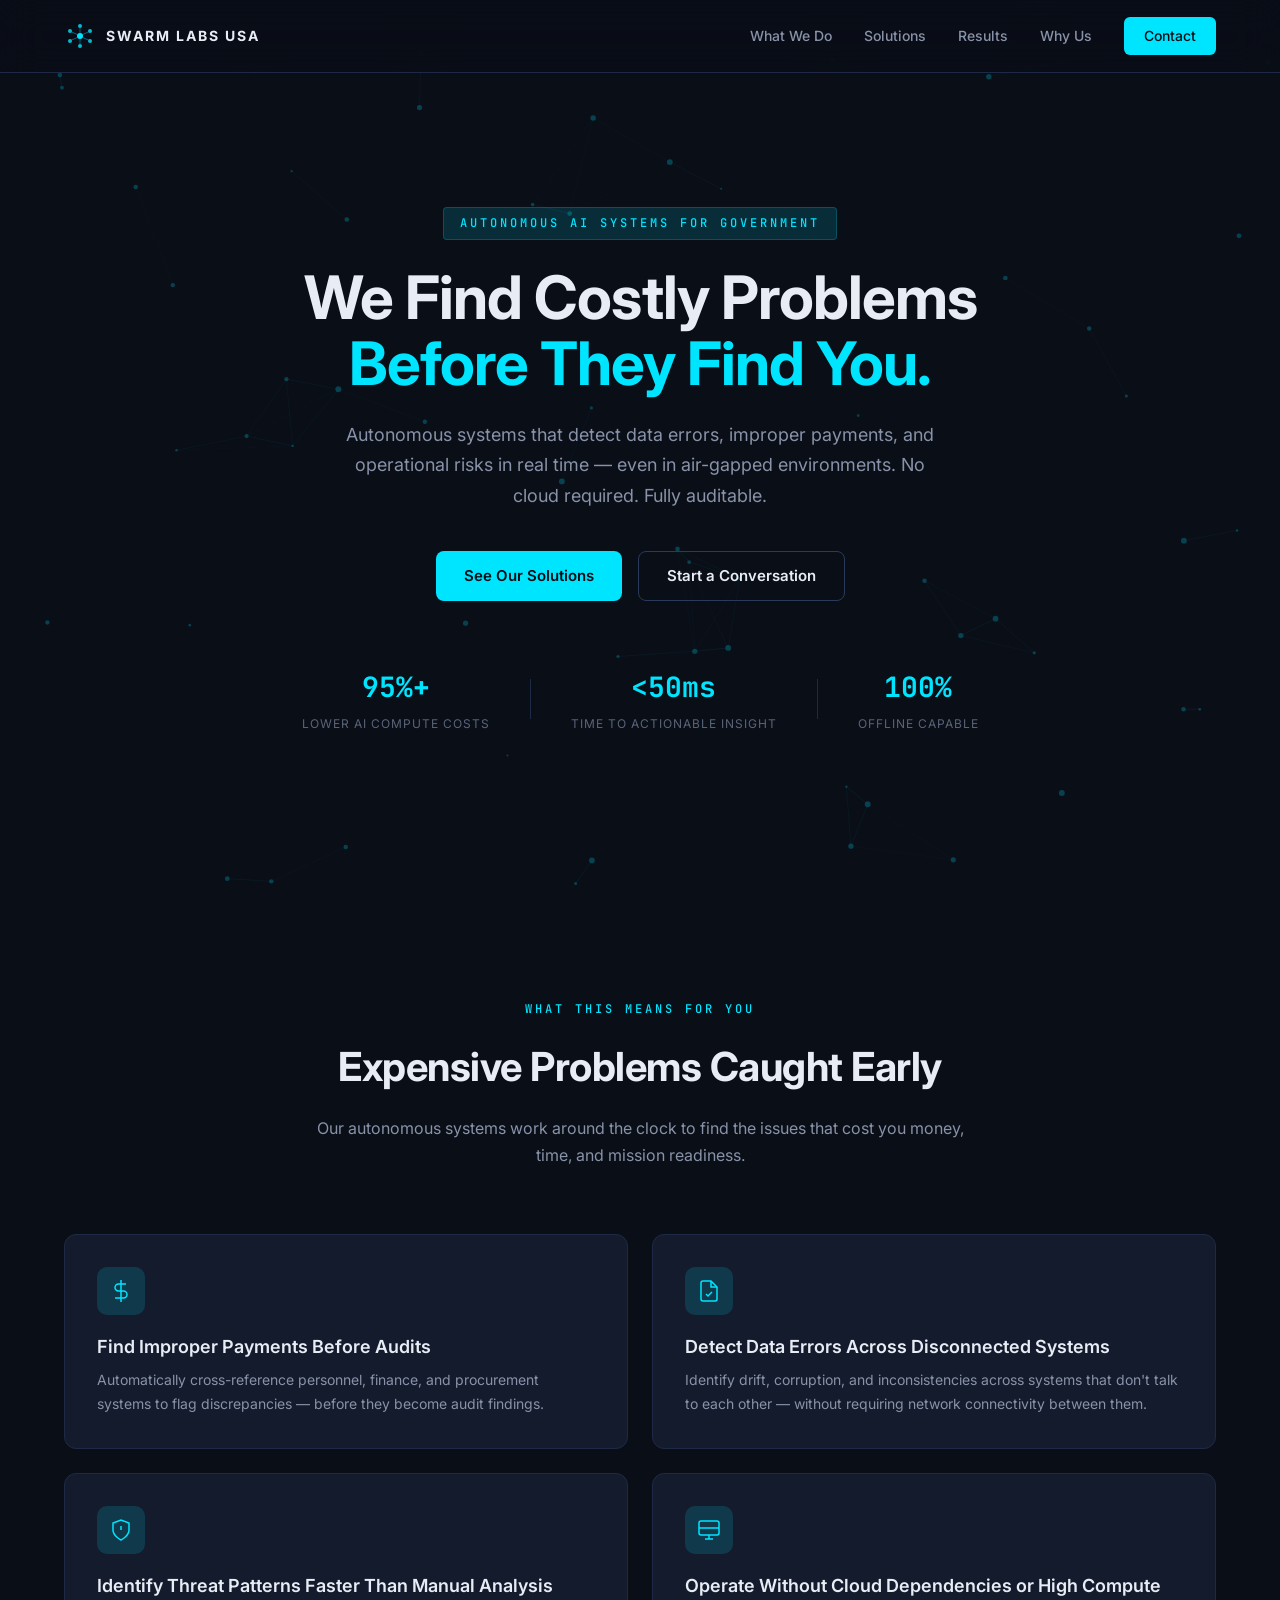
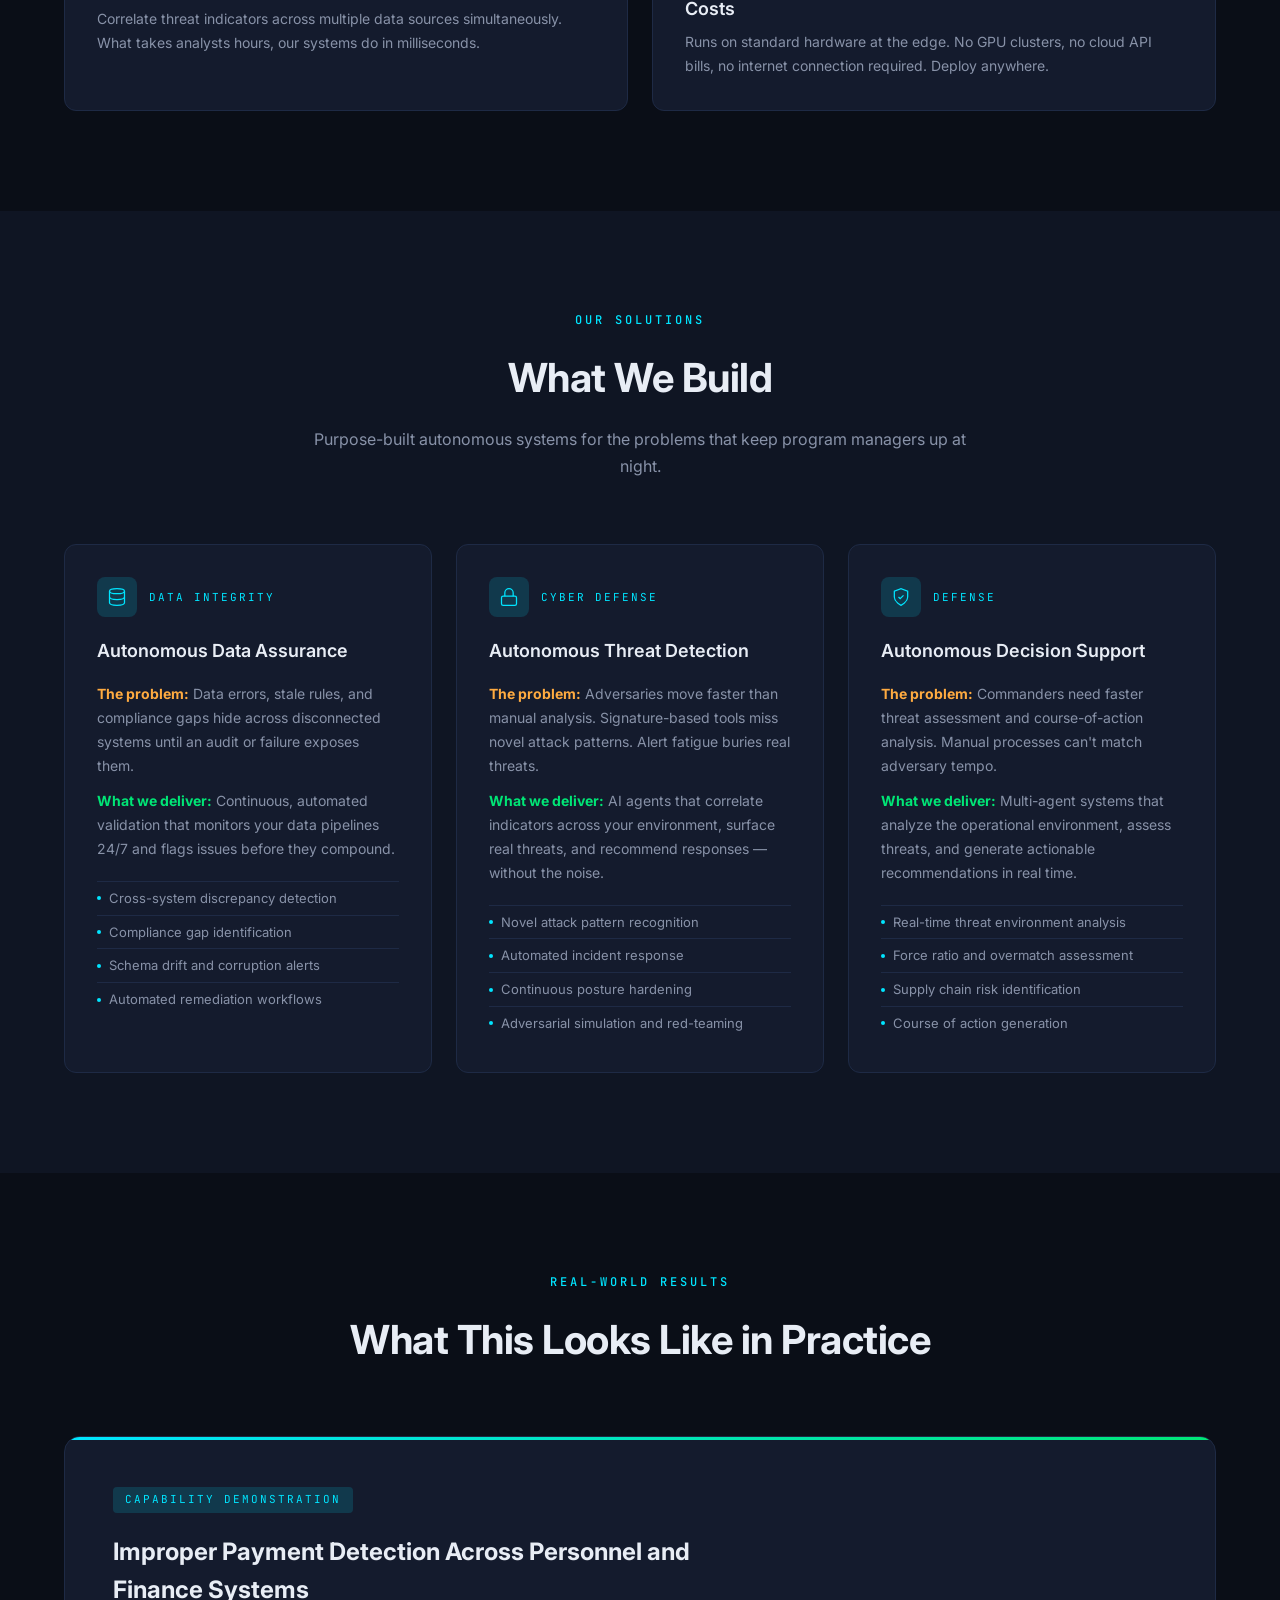
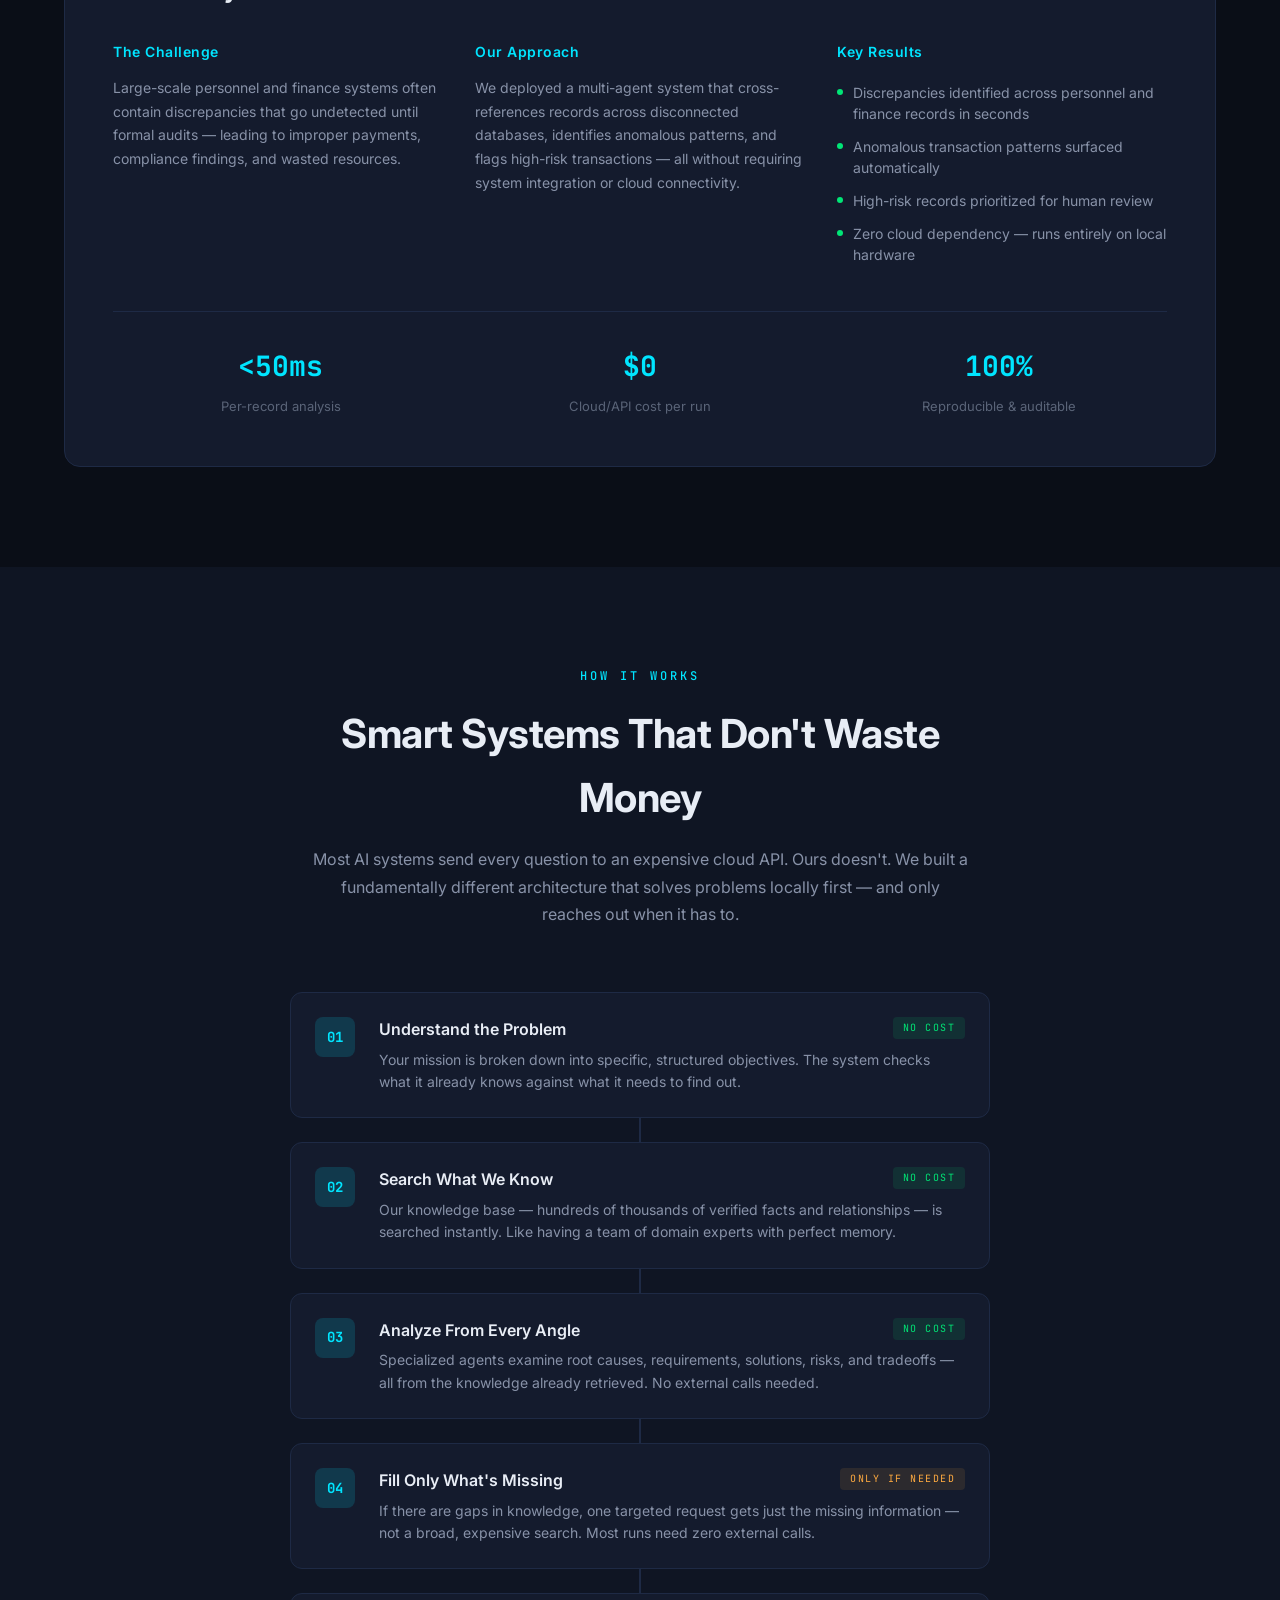
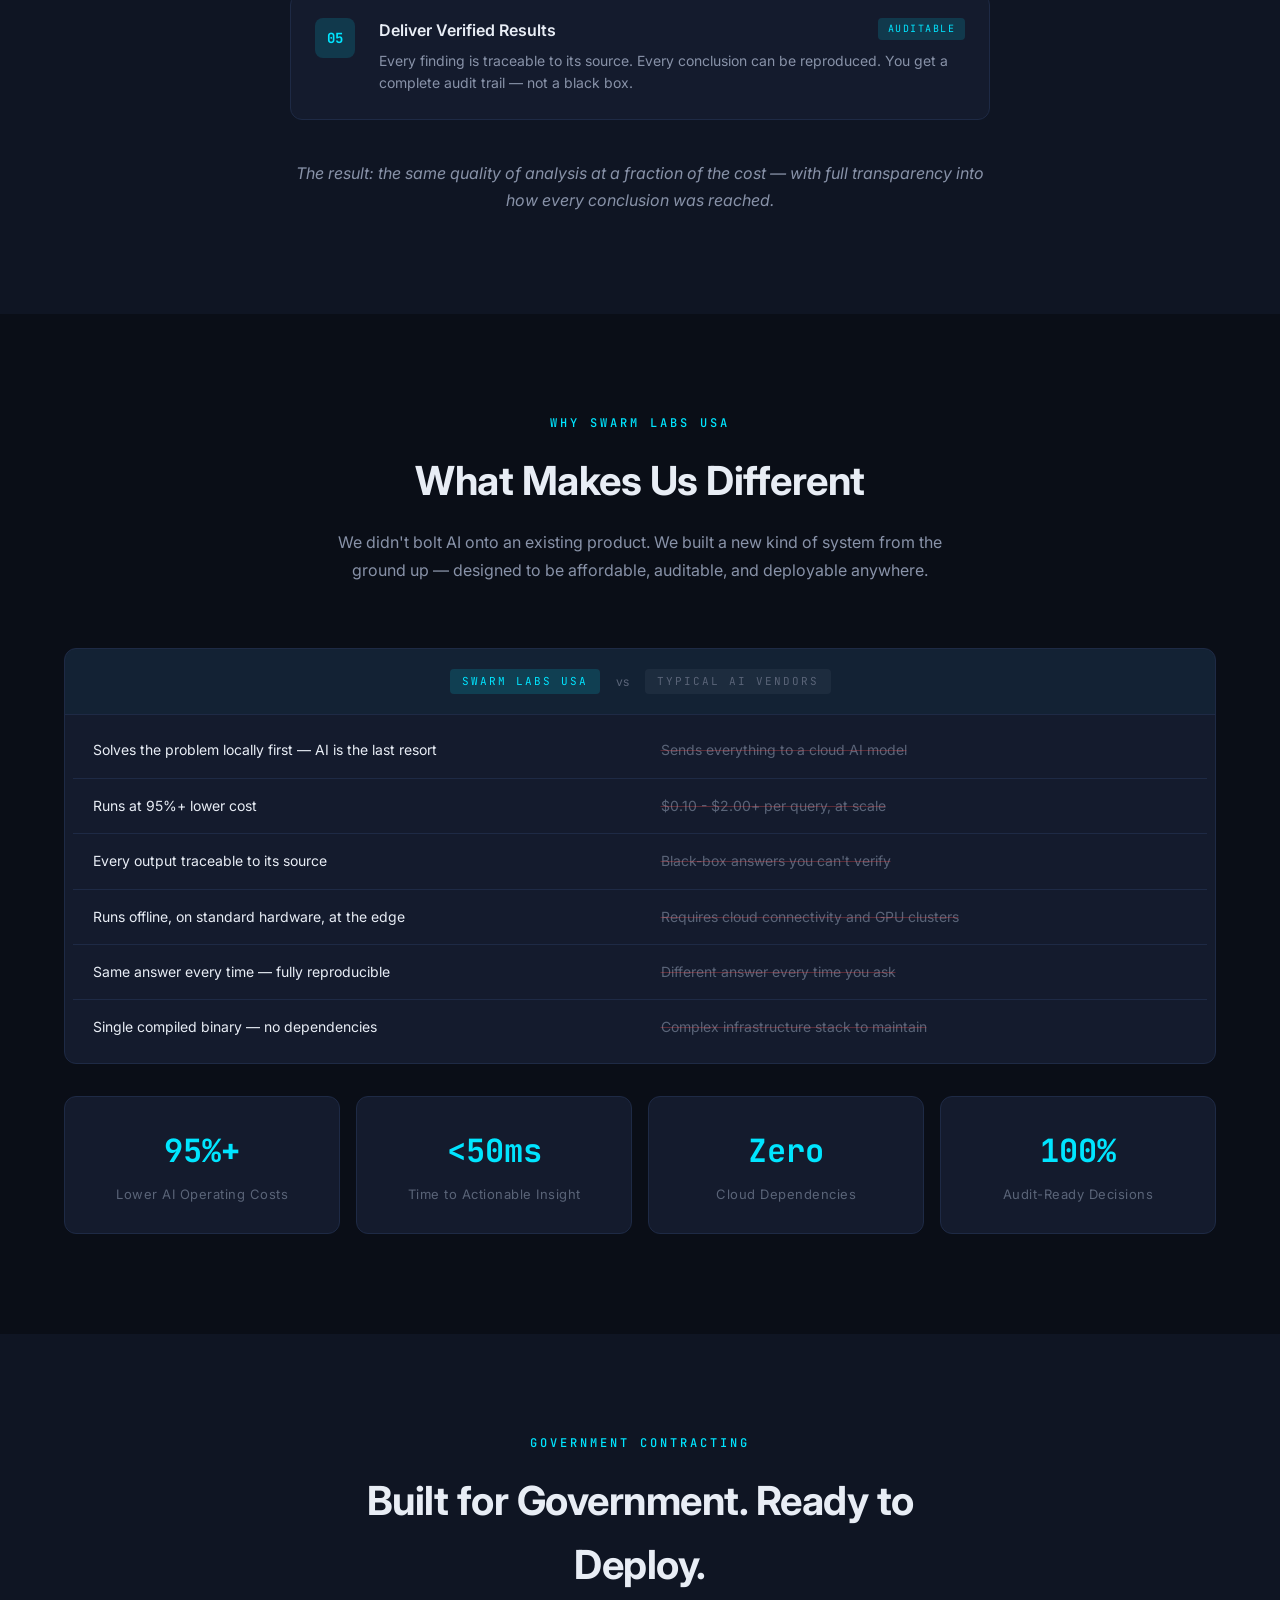
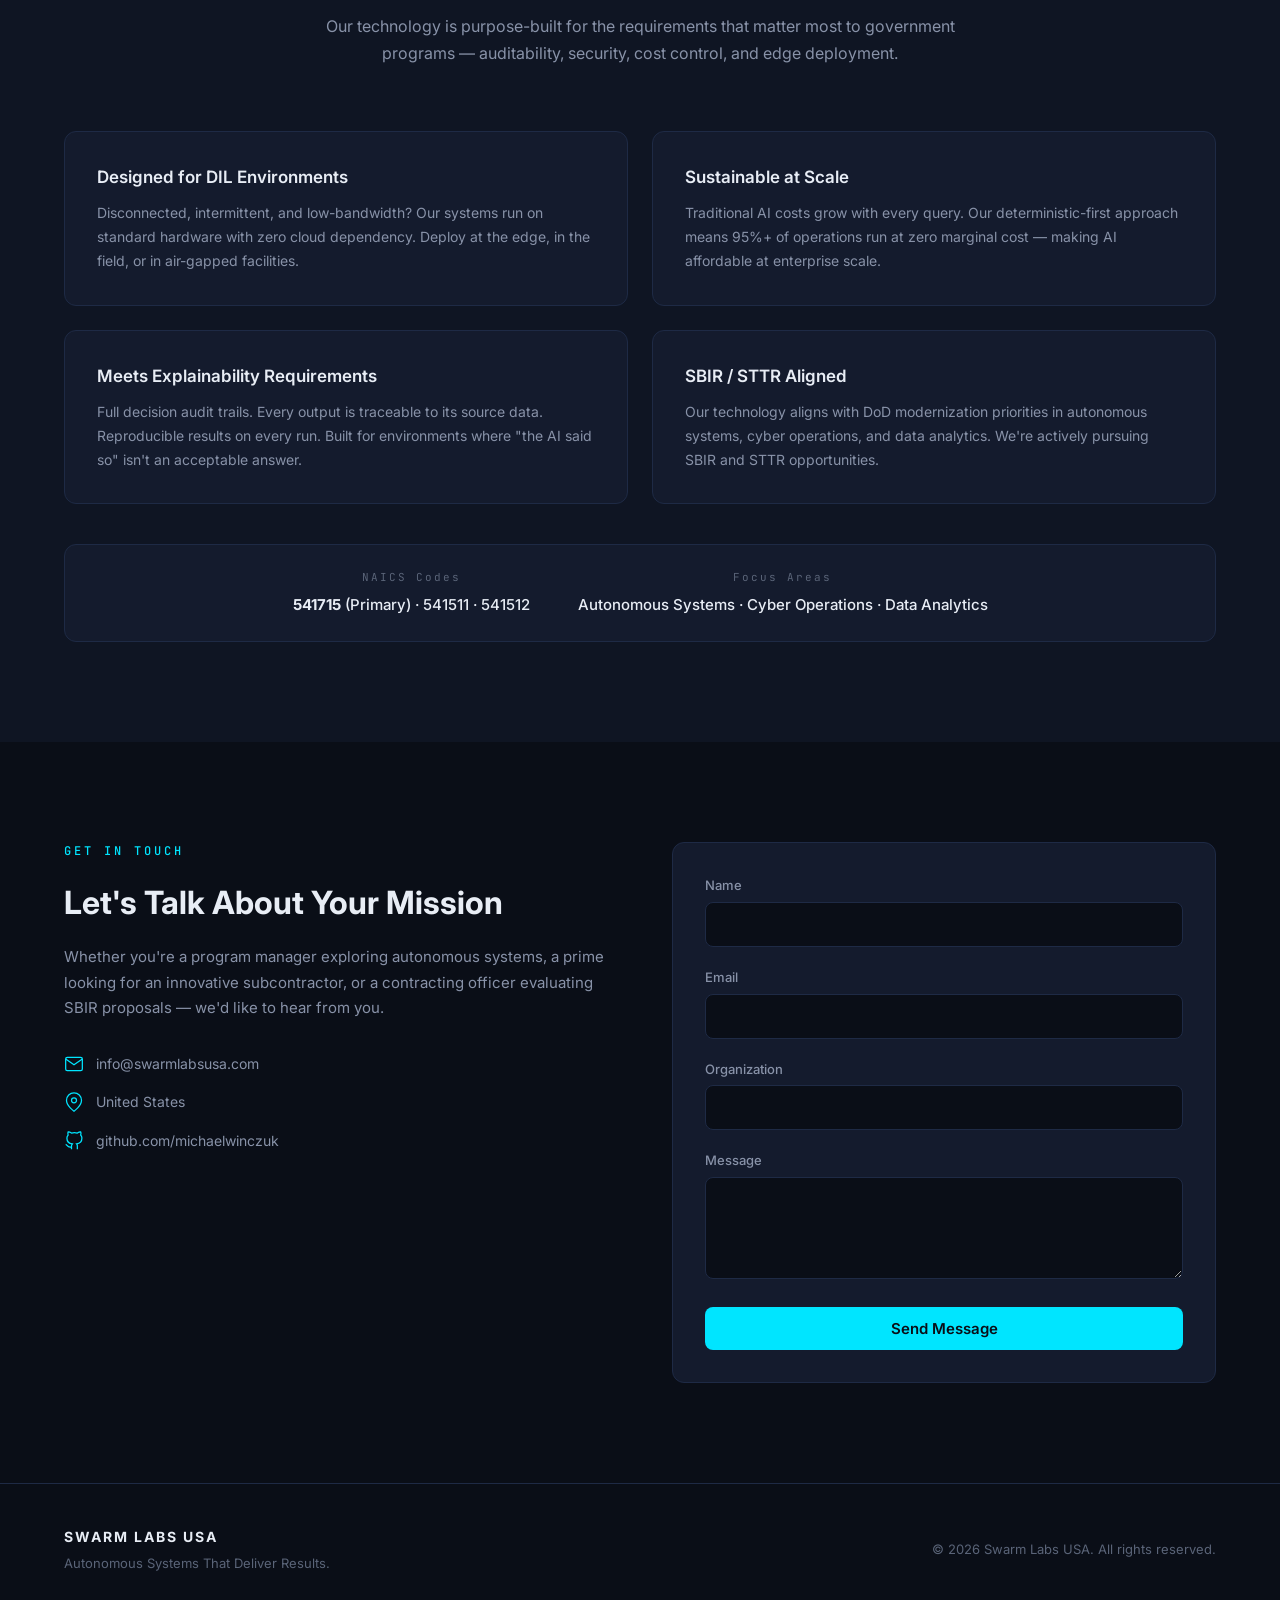
==== index.html @ 03cfab54 "Initial site launch — Swarm Labs USA Professional govcon website: autonomous AI systems for governme" ====
<!DOCTYPE html>
<html lang="en">
<head>
    <meta charset="UTF-8">
    <meta name="viewport" content="width=device-width, initial-scale=1.0">
    <title>Swarm Labs USA — We Find Costly Problems Before They Find You</title>
    <meta name="description" content="Swarm Labs USA builds autonomous systems that detect data errors, fraud, and operational risks in real time — even in air-gapped environments. SBIR-ready. Edge-deployable. Auditable.">
    <link rel="preconnect" href="https://fonts.googleapis.com">
    <link rel="preconnect" href="https://fonts.gstatic.com" crossorigin>
    <link href="https://fonts.googleapis.com/css2?family=Inter:wght@300;400;500;600;700&family=JetBrains+Mono:wght@400;500&display=swap" rel="stylesheet">
    <link rel="stylesheet" href="styles.css">
    <link rel="icon" type="image/svg+xml" href="favicon.svg">
</head>
<body>
    <!-- Navigation -->
    <nav class="nav" id="nav">
        <div class="nav-container">
            <a href="#" class="nav-logo">
                <svg class="logo-icon" viewBox="0 0 32 32" fill="none" xmlns="http://www.w3.org/2000/svg">
                    <circle cx="16" cy="16" r="3" fill="#00e5ff"/>
                    <circle cx="16" cy="6" r="2" fill="#00e5ff" opacity="0.8"/>
                    <circle cx="16" cy="26" r="2" fill="#00e5ff" opacity="0.8"/>
                    <circle cx="6" cy="11" r="2" fill="#00e5ff" opacity="0.8"/>
                    <circle cx="26" cy="11" r="2" fill="#00e5ff" opacity="0.8"/>
                    <circle cx="6" cy="21" r="2" fill="#00e5ff" opacity="0.8"/>
                    <circle cx="26" cy="21" r="2" fill="#00e5ff" opacity="0.8"/>
                    <line x1="16" y1="13" x2="16" y2="8" stroke="#00e5ff" stroke-width="0.8" opacity="0.5"/>
                    <line x1="16" y1="19" x2="16" y2="24" stroke="#00e5ff" stroke-width="0.8" opacity="0.5"/>
                    <line x1="13.5" y1="14.5" x2="7.5" y2="12" stroke="#00e5ff" stroke-width="0.8" opacity="0.5"/>
                    <line x1="18.5" y1="14.5" x2="24.5" y2="12" stroke="#00e5ff" stroke-width="0.8" opacity="0.5"/>
                    <line x1="13.5" y1="17.5" x2="7.5" y2="20" stroke="#00e5ff" stroke-width="0.8" opacity="0.5"/>
                    <line x1="18.5" y1="17.5" x2="24.5" y2="20" stroke="#00e5ff" stroke-width="0.8" opacity="0.5"/>
                </svg>
                <span>SWARM LABS USA</span>
            </a>
            <div class="nav-links">
                <a href="#outcomes">What We Do</a>
                <a href="#solutions">Solutions</a>
                <a href="#case-study">Results</a>
                <a href="#why-us">Why Us</a>
                <a href="#contact" class="nav-cta">Contact</a>
            </div>
            <button class="nav-toggle" id="navToggle" aria-label="Toggle menu">
                <span></span><span></span><span></span>
            </button>
        </div>
    </nav>

    <!-- Mobile Menu -->
    <div class="mobile-menu" id="mobileMenu">
        <a href="#outcomes">What We Do</a>
        <a href="#solutions">Solutions</a>
        <a href="#case-study">Results</a>
        <a href="#why-us">Why Us</a>
        <a href="#contact">Contact</a>
    </div>

    <!-- Hero -->
    <section class="hero">
        <canvas id="heroCanvas"></canvas>
        <div class="hero-content">
            <div class="hero-badge">AUTONOMOUS AI SYSTEMS FOR GOVERNMENT</div>
            <h1>We Find Costly Problems<br><span class="accent">Before They Find You.</span></h1>
            <p class="hero-sub">Autonomous systems that detect data errors, improper payments, and operational risks in real time — even in air-gapped environments. No cloud required. Fully auditable.</p>
            <div class="hero-actions">
                <a href="#solutions" class="btn btn-primary">See Our Solutions</a>
                <a href="#contact" class="btn btn-outline">Start a Conversation</a>
            </div>
            <div class="hero-stats">
                <div class="stat">
                    <span class="stat-value">95%+</span>
                    <span class="stat-label">Lower AI Compute Costs</span>
                </div>
                <div class="stat-divider"></div>
                <div class="stat">
                    <span class="stat-value">&lt;50ms</span>
                    <span class="stat-label">Time to Actionable Insight</span>
                </div>
                <div class="stat-divider"></div>
                <div class="stat">
                    <span class="stat-value">100%</span>
                    <span class="stat-label">Offline Capable</span>
                </div>
            </div>
        </div>
    </section>

    <!-- What This Means -->
    <section class="section" id="outcomes">
        <div class="container">
            <div class="section-header">
                <span class="section-tag">WHAT THIS MEANS FOR YOU</span>
                <h2>Expensive Problems Caught Early</h2>
                <p>Our autonomous systems work around the clock to find the issues that cost you money, time, and mission readiness.</p>
            </div>
            <div class="outcomes-grid">
                <div class="outcome-card">
                    <div class="outcome-icon">
                        <svg viewBox="0 0 24 24" fill="none" stroke="currentColor" stroke-width="1.5">
                            <path d="M12 1v22M17 5H9.5a3.5 3.5 0 000 7h5a3.5 3.5 0 010 7H6"/>
                        </svg>
                    </div>
                    <h3>Find Improper Payments Before Audits</h3>
                    <p>Automatically cross-reference personnel, finance, and procurement systems to flag discrepancies — before they become audit findings.</p>
                </div>
                <div class="outcome-card">
                    <div class="outcome-icon">
                        <svg viewBox="0 0 24 24" fill="none" stroke="currentColor" stroke-width="1.5">
                            <path d="M14 2H6a2 2 0 00-2 2v16a2 2 0 002 2h12a2 2 0 002-2V8z"/>
                            <polyline points="14 2 14 8 20 8"/>
                            <path d="M9 15l2 2 4-4"/>
                        </svg>
                    </div>
                    <h3>Detect Data Errors Across Disconnected Systems</h3>
                    <p>Identify drift, corruption, and inconsistencies across systems that don't talk to each other — without requiring network connectivity between them.</p>
                </div>
                <div class="outcome-card">
                    <div class="outcome-icon">
                        <svg viewBox="0 0 24 24" fill="none" stroke="currentColor" stroke-width="1.5">
                            <path d="M12 22s8-4 8-10V5l-8-3-8 3v7c0 6 8 10 8 10z"/>
                            <path d="M12 8v4M12 16h.01"/>
                        </svg>
                    </div>
                    <h3>Identify Threat Patterns Faster Than Manual Analysis</h3>
                    <p>Correlate threat indicators across multiple data sources simultaneously. What takes analysts hours, our systems do in milliseconds.</p>
                </div>
                <div class="outcome-card">
                    <div class="outcome-icon">
                        <svg viewBox="0 0 24 24" fill="none" stroke="currentColor" stroke-width="1.5">
                            <rect x="2" y="3" width="20" height="14" rx="2" ry="2"/>
                            <line x1="2" y1="10" x2="22" y2="10"/>
                            <path d="M12 17v4M8 21h8"/>
                        </svg>
                    </div>
                    <h3>Operate Without Cloud Dependencies or High Compute Costs</h3>
                    <p>Runs on standard hardware at the edge. No GPU clusters, no cloud API bills, no internet connection required. Deploy anywhere.</p>
                </div>
            </div>
        </div>
    </section>

    <!-- Solutions -->
    <section class="section section-dark" id="solutions">
        <div class="container">
            <div class="section-header">
                <span class="section-tag">OUR SOLUTIONS</span>
                <h2>What We Build</h2>
                <p>Purpose-built autonomous systems for the problems that keep program managers up at night.</p>
            </div>
            <div class="solutions-grid">
                <div class="solution-card">
                    <div class="solution-header">
                        <div class="solution-icon">
                            <svg viewBox="0 0 24 24" fill="none" stroke="currentColor" stroke-width="1.5">
                                <ellipse cx="12" cy="5" rx="9" ry="3"/>
                                <path d="M21 12c0 1.66-4 3-9 3s-9-1.34-9-3"/>
                                <path d="M3 5v14c0 1.66 4 3 9 3s9-1.34 9-3V5"/>
                            </svg>
                        </div>
                        <span class="solution-label">DATA INTEGRITY</span>
                    </div>
                    <h3>Autonomous Data Assurance</h3>
                    <p class="solution-problem"><strong>The problem:</strong> Data errors, stale rules, and compliance gaps hide across disconnected systems until an audit or failure exposes them.</p>
                    <p class="solution-answer"><strong>What we deliver:</strong> Continuous, automated validation that monitors your data pipelines 24/7 and flags issues before they compound.</p>
                    <ul class="domain-features">
                        <li>Cross-system discrepancy detection</li>
                        <li>Compliance gap identification</li>
                        <li>Schema drift and corruption alerts</li>
                        <li>Automated remediation workflows</li>
                    </ul>
                </div>
                <div class="solution-card">
                    <div class="solution-header">
                        <div class="solution-icon">
                            <svg viewBox="0 0 24 24" fill="none" stroke="currentColor" stroke-width="1.5">
                                <rect x="3" y="11" width="18" height="11" rx="2"/>
                                <path d="M7 11V7a5 5 0 0110 0v4"/>
                            </svg>
                        </div>
                        <span class="solution-label">CYBER DEFENSE</span>
                    </div>
                    <h3>Autonomous Threat Detection</h3>
                    <p class="solution-problem"><strong>The problem:</strong> Adversaries move faster than manual analysis. Signature-based tools miss novel attack patterns. Alert fatigue buries real threats.</p>
                    <p class="solution-answer"><strong>What we deliver:</strong> AI agents that correlate indicators across your environment, surface real threats, and recommend responses — without the noise.</p>
                    <ul class="domain-features">
                        <li>Novel attack pattern recognition</li>
                        <li>Automated incident response</li>
                        <li>Continuous posture hardening</li>
                        <li>Adversarial simulation and red-teaming</li>
                    </ul>
                </div>
                <div class="solution-card">
                    <div class="solution-header">
                        <div class="solution-icon">
                            <svg viewBox="0 0 24 24" fill="none" stroke="currentColor" stroke-width="1.5">
                                <path d="M12 22s8-4 8-10V5l-8-3-8 3v7c0 6 8 10 8 10z"/>
                                <path d="M9 12l2 2 4-4"/>
                            </svg>
                        </div>
                        <span class="solution-label">DEFENSE</span>
                    </div>
                    <h3>Autonomous Decision Support</h3>
                    <p class="solution-problem"><strong>The problem:</strong> Commanders need faster threat assessment and course-of-action analysis. Manual processes can't match adversary tempo.</p>
                    <p class="solution-answer"><strong>What we deliver:</strong> Multi-agent systems that analyze the operational environment, assess threats, and generate actionable recommendations in real time.</p>
                    <ul class="domain-features">
                        <li>Real-time threat environment analysis</li>
                        <li>Force ratio and overmatch assessment</li>
                        <li>Supply chain risk identification</li>
                        <li>Course of action generation</li>
                    </ul>
                </div>
            </div>
        </div>
    </section>

    <!-- Case Study -->
    <section class="section" id="case-study">
        <div class="container">
            <div class="section-header">
                <span class="section-tag">REAL-WORLD RESULTS</span>
                <h2>What This Looks Like in Practice</h2>
            </div>
            <div class="case-study-card">
                <div class="case-badge">CAPABILITY DEMONSTRATION</div>
                <h3>Improper Payment Detection Across Personnel and Finance Systems</h3>
                <div class="case-grid">
                    <div class="case-section">
                        <h4>The Challenge</h4>
                        <p>Large-scale personnel and finance systems often contain discrepancies that go undetected until formal audits — leading to improper payments, compliance findings, and wasted resources.</p>
                    </div>
                    <div class="case-section">
                        <h4>Our Approach</h4>
                        <p>We deployed a multi-agent system that cross-references records across disconnected databases, identifies anomalous patterns, and flags high-risk transactions — all without requiring system integration or cloud connectivity.</p>
                    </div>
                    <div class="case-section">
                        <h4>Key Results</h4>
                        <ul class="case-results">
                            <li>Discrepancies identified across personnel and finance records in seconds</li>
                            <li>Anomalous transaction patterns surfaced automatically</li>
                            <li>High-risk records prioritized for human review</li>
                            <li>Zero cloud dependency — runs entirely on local hardware</li>
                        </ul>
                    </div>
                </div>
                <div class="case-stats">
                    <div class="case-stat">
                        <span class="case-stat-value">&lt;50ms</span>
                        <span class="case-stat-label">Per-record analysis</span>
                    </div>
                    <div class="case-stat">
                        <span class="case-stat-value">$0</span>
                        <span class="case-stat-label">Cloud/API cost per run</span>
                    </div>
                    <div class="case-stat">
                        <span class="case-stat-value">100%</span>
                        <span class="case-stat-label">Reproducible & auditable</span>
                    </div>
                </div>
            </div>
        </div>
    </section>

    <!-- How It Works (simplified) -->
    <section class="section section-dark" id="how-it-works">
        <div class="container">
            <div class="section-header">
                <span class="section-tag">HOW IT WORKS</span>
                <h2>Smart Systems That Don't Waste Money</h2>
                <p>Most AI systems send every question to an expensive cloud API. Ours doesn't. We built a fundamentally different architecture that solves problems locally first — and only reaches out when it has to.</p>
            </div>
            <div class="pipeline">
                <div class="pipeline-step">
                    <div class="step-number">01</div>
                    <div class="step-content">
                        <h3>Understand the Problem</h3>
                        <p>Your mission is broken down into specific, structured objectives. The system checks what it already knows against what it needs to find out.</p>
                    </div>
                    <div class="step-tag free-tag">NO COST</div>
                </div>
                <div class="pipeline-connector"></div>
                <div class="pipeline-step">
                    <div class="step-number">02</div>
                    <div class="step-content">
                        <h3>Search What We Know</h3>
                        <p>Our knowledge base — hundreds of thousands of verified facts and relationships — is searched instantly. Like having a team of domain experts with perfect memory.</p>
                    </div>
                    <div class="step-tag free-tag">NO COST</div>
                </div>
                <div class="pipeline-connector"></div>
                <div class="pipeline-step">
                    <div class="step-number">03</div>
                    <div class="step-content">
                        <h3>Analyze From Every Angle</h3>
                        <p>Specialized agents examine root causes, requirements, solutions, risks, and tradeoffs — all from the knowledge already retrieved. No external calls needed.</p>
                    </div>
                    <div class="step-tag free-tag">NO COST</div>
                </div>
                <div class="pipeline-connector"></div>
                <div class="pipeline-step">
                    <div class="step-number">04</div>
                    <div class="step-content">
                        <h3>Fill Only What's Missing</h3>
                        <p>If there are gaps in knowledge, one targeted request gets just the missing information — not a broad, expensive search. Most runs need zero external calls.</p>
                    </div>
                    <div class="step-tag">ONLY IF NEEDED</div>
                </div>
                <div class="pipeline-connector"></div>
                <div class="pipeline-step">
                    <div class="step-number">05</div>
                    <div class="step-content">
                        <h3>Deliver Verified Results</h3>
                        <p>Every finding is traceable to its source. Every conclusion can be reproduced. You get a complete audit trail — not a black box.</p>
                    </div>
                    <div class="step-tag audit-tag">AUDITABLE</div>
                </div>
            </div>
            <div class="pipeline-bottom">
                <p class="pipeline-note">The result: the same quality of analysis at a fraction of the cost — with full transparency into how every conclusion was reached.</p>
            </div>
        </div>
    </section>

    <!-- Why Us -->
    <section class="section" id="why-us">
        <div class="container">
            <div class="section-header">
                <span class="section-tag">WHY SWARM LABS USA</span>
                <h2>What Makes Us Different</h2>
                <p>We didn't bolt AI onto an existing product. We built a new kind of system from the ground up — designed to be affordable, auditable, and deployable anywhere.</p>
            </div>
            <div class="diff-grid">
                <div class="diff-card">
                    <div class="diff-header">
                        <span class="diff-label diff-us">SWARM LABS USA</span>
                        <span class="diff-vs">vs</span>
                        <span class="diff-label diff-them">TYPICAL AI VENDORS</span>
                    </div>
                    <div class="diff-compare">
                        <div class="diff-row">
                            <span class="diff-ours">Solves the problem locally first — AI is the last resort</span>
                            <span class="diff-theirs">Sends everything to a cloud AI model</span>
                        </div>
                        <div class="diff-row">
                            <span class="diff-ours">Runs at 95%+ lower cost</span>
                            <span class="diff-theirs">$0.10 - $2.00+ per query, at scale</span>
                        </div>
                        <div class="diff-row">
                            <span class="diff-ours">Every output traceable to its source</span>
                            <span class="diff-theirs">Black-box answers you can't verify</span>
                        </div>
                        <div class="diff-row">
                            <span class="diff-ours">Runs offline, on standard hardware, at the edge</span>
                            <span class="diff-theirs">Requires cloud connectivity and GPU clusters</span>
                        </div>
                        <div class="diff-row">
                            <span class="diff-ours">Same answer every time — fully reproducible</span>
                            <span class="diff-theirs">Different answer every time you ask</span>
                        </div>
                        <div class="diff-row">
                            <span class="diff-ours">Single compiled binary — no dependencies</span>
                            <span class="diff-theirs">Complex infrastructure stack to maintain</span>
                        </div>
                    </div>
                </div>
                <div class="metrics-grid">
                    <div class="metric-card">
                        <div class="metric-value">95%+</div>
                        <div class="metric-label">Lower AI Operating Costs</div>
                    </div>
                    <div class="metric-card">
                        <div class="metric-value">&lt;50ms</div>
                        <div class="metric-label">Time to Actionable Insight</div>
                    </div>
                    <div class="metric-card">
                        <div class="metric-value">Zero</div>
                        <div class="metric-label">Cloud Dependencies</div>
                    </div>
                    <div class="metric-card">
                        <div class="metric-value">100%</div>
                        <div class="metric-label">Audit-Ready Decisions</div>
                    </div>
                </div>
            </div>
        </div>
    </section>

    <!-- SBIR -->
    <section class="section section-dark" id="government">
        <div class="container">
            <div class="section-header">
                <span class="section-tag">GOVERNMENT CONTRACTING</span>
                <h2>Built for Government. Ready to Deploy.</h2>
                <p>Our technology is purpose-built for the requirements that matter most to government programs — auditability, security, cost control, and edge deployment.</p>
            </div>
            <div class="sbir-grid">
                <div class="sbir-card">
                    <h3>Designed for DIL Environments</h3>
                    <p>Disconnected, intermittent, and low-bandwidth? Our systems run on standard hardware with zero cloud dependency. Deploy at the edge, in the field, or in air-gapped facilities.</p>
                </div>
                <div class="sbir-card">
                    <h3>Sustainable at Scale</h3>
                    <p>Traditional AI costs grow with every query. Our deterministic-first approach means 95%+ of operations run at zero marginal cost — making AI affordable at enterprise scale.</p>
                </div>
                <div class="sbir-card">
                    <h3>Meets Explainability Requirements</h3>
                    <p>Full decision audit trails. Every output is traceable to its source data. Reproducible results on every run. Built for environments where "the AI said so" isn't an acceptable answer.</p>
                </div>
                <div class="sbir-card">
                    <h3>SBIR / STTR Aligned</h3>
                    <p>Our technology aligns with DoD modernization priorities in autonomous systems, cyber operations, and data analytics. We're actively pursuing SBIR and STTR opportunities.</p>
                </div>
            </div>
            <div class="sbir-certs">
                <div class="cert">
                    <span class="cert-label">NAICS Codes</span>
                    <span class="cert-value"><strong>541715</strong> (Primary) &middot; 541511 &middot; 541512</span>
                </div>
                <div class="cert">
                    <span class="cert-label">Focus Areas</span>
                    <span class="cert-value">Autonomous Systems &middot; Cyber Operations &middot; Data Analytics</span>
                </div>
            </div>
        </div>
    </section>

    <!-- Contact -->
    <section class="section" id="contact">
        <div class="container">
            <div class="contact-layout">
                <div class="contact-info">
                    <span class="section-tag">GET IN TOUCH</span>
                    <h2>Let's Talk About Your Mission</h2>
                    <p>Whether you're a program manager exploring autonomous systems, a prime looking for an innovative subcontractor, or a contracting officer evaluating SBIR proposals — we'd like to hear from you.</p>
                    <div class="contact-details">
                        <div class="contact-item">
                            <svg viewBox="0 0 24 24" fill="none" stroke="currentColor" stroke-width="1.5" width="20" height="20">
                                <path d="M4 4h16c1.1 0 2 .9 2 2v12c0 1.1-.9 2-2 2H4c-1.1 0-2-.9-2-2V6c0-1.1.9-2 2-2z"/>
                                <polyline points="22,6 12,13 2,6"/>
                            </svg>
                            <a href="mailto:info@swarmlabsusa.com">info@swarmlabsusa.com</a>
                        </div>
                        <div class="contact-item">
                            <svg viewBox="0 0 24 24" fill="none" stroke="currentColor" stroke-width="1.5" width="20" height="20">
                                <path d="M21 10c0 7-9 13-9 13s-9-6-9-13a9 9 0 0118 0z"/>
                                <circle cx="12" cy="10" r="3"/>
                            </svg>
                            <span>United States</span>
                        </div>
                        <div class="contact-item">
                            <svg viewBox="0 0 24 24" fill="none" stroke="currentColor" stroke-width="1.5" width="20" height="20">
                                <path d="M9 19c-5 1.5-5-2.5-7-3m14 6v-3.87a3.37 3.37 0 00-.94-2.61c3.14-.35 6.44-1.54 6.44-7A5.44 5.44 0 0020 4.77 5.07 5.07 0 0019.91 1S18.73.65 16 2.48a13.38 13.38 0 00-7 0C6.27.65 5.09 1 5.09 1A5.07 5.07 0 005 4.77a5.44 5.44 0 00-1.5 3.78c0 5.42 3.3 6.61 6.44 7A3.37 3.37 0 009 18.13V22"/>
                            </svg>
                            <a href="https://github.com/michaelwinczuk" target="_blank" rel="noopener">github.com/michaelwinczuk</a>
                        </div>
                    </div>
                </div>
                <form class="contact-form" id="contactForm">
                    <div class="form-group">
                        <label for="name">Name</label>
                        <input type="text" id="name" name="name" required>
                    </div>
                    <div class="form-group">
                        <label for="email">Email</label>
                        <input type="email" id="email" name="email" required>
                    </div>
                    <div class="form-group">
                        <label for="org">Organization</label>
                        <input type="text" id="org" name="org">
                    </div>
                    <div class="form-group">
                        <label for="message">Message</label>
                        <textarea id="message" name="message" rows="4" required></textarea>
                    </div>
                    <button type="submit" class="btn btn-primary btn-full">Send Message</button>
                </form>
            </div>
        </div>
    </section>

    <!-- Footer -->
    <footer class="footer">
        <div class="container">
            <div class="footer-content">
                <div class="footer-brand">
                    <span class="footer-logo">SWARM LABS USA</span>
                    <p>Autonomous Systems That Deliver Results.</p>
                </div>
                <div class="footer-legal">
                    <p>&copy; 2026 Swarm Labs USA. All rights reserved.</p>
                </div>
            </div>
        </div>
    </footer>

    <script src="main.js"></script>
</body>
</html>
---- styles.css ----
/* ========================================
   SWARM LABS USA — Design System
   ======================================== */

:root {
    --bg-primary: #0a0e17;
    --bg-secondary: #0f1523;
    --bg-card: #141b2d;
    --bg-card-hover: #1a2340;
    --border: #1e2a45;
    --border-light: #2a3a5c;
    --text-primary: #e8edf5;
    --text-secondary: #8892a8;
    --text-muted: #5a6478;
    --accent: #00e5ff;
    --accent-dim: rgba(0, 229, 255, 0.15);
    --accent-glow: rgba(0, 229, 255, 0.3);
    --green: #00e676;
    --red: #ff5252;
    --amber: #ffab40;
    --font-body: 'Inter', -apple-system, BlinkMacSystemFont, sans-serif;
    --font-mono: 'JetBrains Mono', 'Fira Code', monospace;
}

*, *::before, *::after {
    margin: 0;
    padding: 0;
    box-sizing: border-box;
}

html {
    scroll-behavior: smooth;
    scroll-padding-top: 80px;
}

body {
    font-family: var(--font-body);
    background: var(--bg-primary);
    color: var(--text-primary);
    line-height: 1.6;
    overflow-x: hidden;
    -webkit-font-smoothing: antialiased;
}

a {
    color: var(--accent);
    text-decoration: none;
    transition: opacity 0.2s;
}

a:hover {
    opacity: 0.8;
}

.container {
    max-width: 1200px;
    margin: 0 auto;
    padding: 0 24px;
}

/* ========================================
   Navigation
   ======================================== */

.nav {
    position: fixed;
    top: 0;
    left: 0;
    right: 0;
    z-index: 1000;
    background: rgba(10, 14, 23, 0.85);
    backdrop-filter: blur(20px);
    border-bottom: 1px solid var(--border);
    transition: background 0.3s;
}

.nav-container {
    max-width: 1200px;
    margin: 0 auto;
    padding: 0 24px;
    display: flex;
    align-items: center;
    justify-content: space-between;
    height: 72px;
}

.nav-logo {
    display: flex;
    align-items: center;
    gap: 10px;
    color: var(--text-primary);
    font-weight: 700;
    font-size: 14px;
    letter-spacing: 2px;
    white-space: nowrap;
}

.logo-icon {
    width: 32px;
    height: 32px;
}

.nav-links {
    display: flex;
    align-items: center;
    gap: 32px;
}

.nav-links a {
    color: var(--text-secondary);
    font-size: 14px;
    font-weight: 500;
    transition: color 0.2s;
}

.nav-links a:hover {
    color: var(--text-primary);
    opacity: 1;
}

.nav-cta {
    background: var(--accent);
    color: var(--bg-primary) !important;
    padding: 8px 20px;
    border-radius: 6px;
    font-weight: 600;
}

.nav-cta:hover {
    opacity: 0.9 !important;
}

.nav-toggle {
    display: none;
    flex-direction: column;
    gap: 5px;
    background: none;
    border: none;
    cursor: pointer;
    padding: 4px;
}

.nav-toggle span {
    display: block;
    width: 24px;
    height: 2px;
    background: var(--text-secondary);
    border-radius: 2px;
    transition: transform 0.3s, opacity 0.3s;
}

.mobile-menu {
    display: none;
    position: fixed;
    top: 72px;
    left: 0;
    right: 0;
    background: rgba(10, 14, 23, 0.98);
    backdrop-filter: blur(20px);
    border-bottom: 1px solid var(--border);
    padding: 16px 24px;
    z-index: 999;
    flex-direction: column;
    gap: 12px;
}

.mobile-menu a {
    color: var(--text-secondary);
    font-size: 16px;
    padding: 8px 0;
}

.mobile-menu.active {
    display: flex;
}

/* ========================================
   Hero
   ======================================== */

.hero {
    position: relative;
    min-height: 100vh;
    display: flex;
    align-items: center;
    justify-content: center;
    padding: 120px 24px 80px;
    overflow: hidden;
}

#heroCanvas {
    position: absolute;
    top: 0;
    left: 0;
    width: 100%;
    height: 100%;
    opacity: 0.4;
}

.hero-content {
    position: relative;
    z-index: 1;
    max-width: 800px;
    text-align: center;
}

.hero-badge {
    display: inline-block;
    font-family: var(--font-mono);
    font-size: 12px;
    font-weight: 500;
    letter-spacing: 3px;
    color: var(--accent);
    background: var(--accent-dim);
    border: 1px solid rgba(0, 229, 255, 0.2);
    padding: 6px 16px;
    border-radius: 4px;
    margin-bottom: 24px;
}

.hero h1 {
    font-size: clamp(36px, 6vw, 60px);
    font-weight: 700;
    line-height: 1.1;
    margin-bottom: 24px;
    letter-spacing: -1px;
}

.accent {
    color: var(--accent);
}

.hero-sub {
    font-size: 18px;
    color: var(--text-secondary);
    max-width: 620px;
    margin: 0 auto 40px;
    line-height: 1.7;
}

.hero-actions {
    display: flex;
    gap: 16px;
    justify-content: center;
    margin-bottom: 64px;
}

.btn {
    display: inline-flex;
    align-items: center;
    padding: 12px 28px;
    border-radius: 8px;
    font-size: 15px;
    font-weight: 600;
    cursor: pointer;
    transition: all 0.2s;
    border: none;
    font-family: var(--font-body);
}

.btn-primary {
    background: var(--accent);
    color: var(--bg-primary);
}

.btn-primary:hover {
    box-shadow: 0 0 24px var(--accent-glow);
    opacity: 1;
    transform: translateY(-1px);
}

.btn-outline {
    background: transparent;
    color: var(--text-primary);
    border: 1px solid var(--border-light);
}

.btn-outline:hover {
    border-color: var(--accent);
    color: var(--accent);
    opacity: 1;
}

.btn-full {
    width: 100%;
    justify-content: center;
}

.hero-stats {
    display: flex;
    align-items: center;
    justify-content: center;
    gap: 40px;
}

.stat {
    display: flex;
    flex-direction: column;
    align-items: center;
}

.stat-value {
    font-family: var(--font-mono);
    font-size: 28px;
    font-weight: 700;
    color: var(--accent);
}

.stat-label {
    font-size: 12px;
    color: var(--text-muted);
    letter-spacing: 1px;
    text-transform: uppercase;
    margin-top: 4px;
}

.stat-divider {
    width: 1px;
    height: 40px;
    background: var(--border);
}

/* ========================================
   Sections
   ======================================== */

.section {
    padding: 100px 0;
}

.section-dark {
    background: var(--bg-secondary);
}

.section-header {
    text-align: center;
    max-width: 660px;
    margin: 0 auto 64px;
}

.section-tag {
    font-family: var(--font-mono);
    font-size: 12px;
    font-weight: 500;
    letter-spacing: 3px;
    color: var(--accent);
    display: block;
    margin-bottom: 16px;
}

.section-header h2 {
    font-size: clamp(28px, 4vw, 40px);
    font-weight: 700;
    margin-bottom: 16px;
    letter-spacing: -0.5px;
}

.section-header p {
    color: var(--text-secondary);
    font-size: 16px;
    line-height: 1.7;
}

/* ========================================
   Outcomes (What This Means)
   ======================================== */

.outcomes-grid {
    display: grid;
    grid-template-columns: repeat(2, 1fr);
    gap: 24px;
}

.outcome-card {
    background: var(--bg-card);
    border: 1px solid var(--border);
    border-radius: 12px;
    padding: 32px;
    transition: all 0.3s;
}

.outcome-card:hover {
    border-color: var(--border-light);
    background: var(--bg-card-hover);
    transform: translateY(-2px);
}

.outcome-icon {
    width: 48px;
    height: 48px;
    display: flex;
    align-items: center;
    justify-content: center;
    background: var(--accent-dim);
    border-radius: 10px;
    margin-bottom: 20px;
    color: var(--accent);
}

.outcome-icon svg {
    width: 24px;
    height: 24px;
}

.outcome-card h3 {
    font-size: 18px;
    font-weight: 600;
    margin-bottom: 10px;
    line-height: 1.3;
}

.outcome-card p {
    font-size: 14px;
    color: var(--text-secondary);
    line-height: 1.7;
}

/* ========================================
   Solutions
   ======================================== */

.solutions-grid {
    display: grid;
    grid-template-columns: repeat(3, 1fr);
    gap: 24px;
}

.solution-card {
    background: var(--bg-card);
    border: 1px solid var(--border);
    border-radius: 12px;
    padding: 32px;
    transition: all 0.3s;
}

.solution-card:hover {
    transform: translateY(-2px);
    border-color: var(--border-light);
}

.solution-header {
    display: flex;
    align-items: center;
    gap: 12px;
    margin-bottom: 20px;
}

.solution-icon {
    width: 40px;
    height: 40px;
    display: flex;
    align-items: center;
    justify-content: center;
    border-radius: 8px;
    color: var(--accent);
    background: var(--accent-dim);
}

.solution-icon svg {
    width: 20px;
    height: 20px;
}

.solution-label {
    font-family: var(--font-mono);
    font-size: 11px;
    letter-spacing: 2px;
    color: var(--accent);
}

.solution-card h3 {
    font-size: 18px;
    font-weight: 600;
    margin-bottom: 16px;
}

.solution-problem {
    font-size: 14px;
    color: var(--text-secondary);
    line-height: 1.7;
    margin-bottom: 12px;
}

.solution-answer {
    font-size: 14px;
    color: var(--text-secondary);
    line-height: 1.7;
    margin-bottom: 20px;
}

.solution-problem strong {
    color: var(--amber);
}

.solution-answer strong {
    color: var(--green);
}

/* Reuse domain-features for solution cards */
.domain-features {
    list-style: none;
}

.domain-features li {
    font-size: 13px;
    color: var(--text-secondary);
    padding: 6px 0;
    border-top: 1px solid var(--border);
    display: flex;
    align-items: center;
    gap: 8px;
}

.domain-features li::before {
    content: '';
    width: 4px;
    height: 4px;
    background: var(--accent);
    border-radius: 50%;
    flex-shrink: 0;
}

/* ========================================
   Case Study
   ======================================== */

.case-study-card {
    background: var(--bg-card);
    border: 1px solid var(--border);
    border-radius: 16px;
    padding: 48px;
    position: relative;
    overflow: hidden;
}

.case-study-card::before {
    content: '';
    position: absolute;
    top: 0;
    left: 0;
    right: 0;
    height: 3px;
    background: linear-gradient(90deg, var(--accent), var(--green));
}

.case-badge {
    display: inline-block;
    font-family: var(--font-mono);
    font-size: 11px;
    letter-spacing: 2px;
    color: var(--accent);
    background: var(--accent-dim);
    padding: 4px 12px;
    border-radius: 4px;
    margin-bottom: 20px;
}

.case-study-card > h3 {
    font-size: 24px;
    font-weight: 700;
    margin-bottom: 32px;
    max-width: 600px;
}

.case-grid {
    display: grid;
    grid-template-columns: repeat(3, 1fr);
    gap: 32px;
    margin-bottom: 40px;
}

.case-section h4 {
    font-size: 14px;
    font-weight: 600;
    color: var(--accent);
    margin-bottom: 12px;
    letter-spacing: 0.5px;
}

.case-section p {
    font-size: 14px;
    color: var(--text-secondary);
    line-height: 1.7;
}

.case-results {
    list-style: none;
}

.case-results li {
    font-size: 14px;
    color: var(--text-secondary);
    padding: 6px 0;
    display: flex;
    align-items: flex-start;
    gap: 10px;
    line-height: 1.5;
}

.case-results li::before {
    content: '';
    width: 6px;
    height: 6px;
    background: var(--green);
    border-radius: 50%;
    flex-shrink: 0;
    margin-top: 7px;
}

.case-stats {
    display: grid;
    grid-template-columns: repeat(3, 1fr);
    gap: 24px;
    padding-top: 32px;
    border-top: 1px solid var(--border);
}

.case-stat {
    text-align: center;
}

.case-stat-value {
    font-family: var(--font-mono);
    font-size: 28px;
    font-weight: 700;
    color: var(--accent);
    display: block;
    margin-bottom: 4px;
}

.case-stat-label {
    font-size: 13px;
    color: var(--text-muted);
}

/* ========================================
   Pipeline
   ======================================== */

.pipeline {
    max-width: 700px;
    margin: 0 auto;
}

.pipeline-step {
    display: flex;
    align-items: flex-start;
    gap: 24px;
    padding: 24px;
    background: var(--bg-card);
    border: 1px solid var(--border);
    border-radius: 12px;
    position: relative;
}

.step-number {
    font-family: var(--font-mono);
    font-size: 14px;
    font-weight: 700;
    color: var(--accent);
    background: var(--accent-dim);
    width: 40px;
    height: 40px;
    display: flex;
    align-items: center;
    justify-content: center;
    border-radius: 8px;
    flex-shrink: 0;
}

.step-content h3 {
    font-size: 16px;
    font-weight: 600;
    margin-bottom: 6px;
}

.step-content p {
    font-size: 14px;
    color: var(--text-secondary);
    line-height: 1.6;
}

.step-tag {
    position: absolute;
    top: 24px;
    right: 24px;
    font-family: var(--font-mono);
    font-size: 10px;
    letter-spacing: 1.5px;
    color: var(--amber);
    background: rgba(255, 171, 64, 0.1);
    padding: 3px 10px;
    border-radius: 4px;
}

.free-tag {
    color: var(--green);
    background: rgba(0, 230, 118, 0.1);
}

.audit-tag {
    color: var(--accent);
    background: var(--accent-dim);
}

.pipeline-connector {
    width: 2px;
    height: 24px;
    background: var(--border);
    margin: 0 auto;
}

.pipeline-bottom {
    max-width: 700px;
    margin: 40px auto 0;
    text-align: center;
}

.pipeline-note {
    font-size: 16px;
    color: var(--text-secondary);
    line-height: 1.7;
    font-style: italic;
}

/* ========================================
   Differentiators
   ======================================== */

.diff-grid {
    display: grid;
    gap: 32px;
}

.diff-card {
    background: var(--bg-card);
    border: 1px solid var(--border);
    border-radius: 12px;
    overflow: hidden;
}

.diff-header {
    display: flex;
    align-items: center;
    justify-content: center;
    gap: 16px;
    padding: 20px;
    background: rgba(0, 229, 255, 0.03);
    border-bottom: 1px solid var(--border);
}

.diff-label {
    font-family: var(--font-mono);
    font-size: 11px;
    letter-spacing: 2px;
    padding: 4px 12px;
    border-radius: 4px;
}

.diff-us {
    color: var(--accent);
    background: var(--accent-dim);
}

.diff-them {
    color: var(--text-muted);
    background: rgba(90, 100, 120, 0.15);
}

.diff-vs {
    font-size: 12px;
    color: var(--text-muted);
}

.diff-compare {
    padding: 8px;
}

.diff-row {
    display: grid;
    grid-template-columns: 1fr 1fr;
    gap: 1px;
}

.diff-row + .diff-row {
    border-top: 1px solid var(--border);
}

.diff-ours,
.diff-theirs {
    padding: 16px 20px;
    font-size: 14px;
}

.diff-ours {
    color: var(--text-primary);
}

.diff-theirs {
    color: var(--text-muted);
    text-decoration: line-through;
    text-decoration-color: rgba(255, 82, 82, 0.3);
}

.metrics-grid {
    display: grid;
    grid-template-columns: repeat(4, 1fr);
    gap: 16px;
}

.metric-card {
    background: var(--bg-card);
    border: 1px solid var(--border);
    border-radius: 12px;
    padding: 28px;
    text-align: center;
}

.metric-value {
    font-family: var(--font-mono);
    font-size: 32px;
    font-weight: 700;
    color: var(--accent);
    display: block;
    margin-bottom: 8px;
}

.metric-label {
    font-size: 13px;
    color: var(--text-muted);
    letter-spacing: 0.5px;
}

/* ========================================
   SBIR
   ======================================== */

.sbir-grid {
    display: grid;
    grid-template-columns: repeat(2, 1fr);
    gap: 24px;
    margin-bottom: 40px;
}

.sbir-card {
    background: var(--bg-card);
    border: 1px solid var(--border);
    border-radius: 12px;
    padding: 32px;
}

.sbir-card h3 {
    font-size: 17px;
    font-weight: 600;
    margin-bottom: 10px;
}

.sbir-card p {
    font-size: 14px;
    color: var(--text-secondary);
    line-height: 1.7;
}

.sbir-certs {
    display: flex;
    justify-content: center;
    gap: 48px;
    padding: 24px;
    background: var(--bg-card);
    border: 1px solid var(--border);
    border-radius: 12px;
}

.cert {
    display: flex;
    flex-direction: column;
    align-items: center;
    gap: 6px;
}

.cert-label {
    font-family: var(--font-mono);
    font-size: 11px;
    letter-spacing: 2px;
    color: var(--text-muted);
}

.cert-value {
    font-size: 15px;
    color: var(--text-primary);
    font-weight: 500;
}

/* ========================================
   Contact
   ======================================== */

.contact-layout {
    display: grid;
    grid-template-columns: 1fr 1fr;
    gap: 64px;
    align-items: start;
}

.contact-info h2 {
    font-size: 32px;
    font-weight: 700;
    margin: 16px 0;
}

.contact-info p {
    color: var(--text-secondary);
    font-size: 15px;
    line-height: 1.7;
    margin-bottom: 32px;
}

.contact-details {
    display: flex;
    flex-direction: column;
    gap: 16px;
}

.contact-item {
    display: flex;
    align-items: center;
    gap: 12px;
    color: var(--text-secondary);
    font-size: 14px;
}

.contact-item svg {
    color: var(--accent);
    flex-shrink: 0;
}

.contact-item a {
    color: var(--text-secondary);
}

.contact-item a:hover {
    color: var(--accent);
}

.contact-form {
    background: var(--bg-card);
    border: 1px solid var(--border);
    border-radius: 12px;
    padding: 32px;
}

.form-group {
    margin-bottom: 20px;
}

.form-group label {
    display: block;
    font-size: 13px;
    font-weight: 500;
    color: var(--text-secondary);
    margin-bottom: 6px;
}

.form-group input,
.form-group textarea {
    width: 100%;
    padding: 12px 16px;
    background: var(--bg-primary);
    border: 1px solid var(--border);
    border-radius: 8px;
    color: var(--text-primary);
    font-family: var(--font-body);
    font-size: 15px;
    transition: border-color 0.2s;
    outline: none;
}

.form-group input:focus,
.form-group textarea:focus {
    border-color: var(--accent);
}

.form-group textarea {
    resize: vertical;
}

/* ========================================
   Footer
   ======================================== */

.footer {
    padding: 40px 0;
    border-top: 1px solid var(--border);
}

.footer-content {
    display: flex;
    align-items: center;
    justify-content: space-between;
}

.footer-logo {
    font-weight: 700;
    font-size: 14px;
    letter-spacing: 2px;
    color: var(--text-primary);
}

.footer-brand p {
    font-size: 13px;
    color: var(--text-muted);
    margin-top: 4px;
}

.footer-legal p {
    font-size: 13px;
    color: var(--text-muted);
}

/* ========================================
   Responsive
   ======================================== */

@media (max-width: 1024px) {
    .solutions-grid {
        grid-template-columns: repeat(2, 1fr);
    }

    .case-grid {
        grid-template-columns: 1fr;
        gap: 24px;
    }
}

@media (max-width: 768px) {
    .nav-links {
        display: none;
    }

    .nav-toggle {
        display: flex;
    }

    .hero {
        padding: 100px 24px 60px;
    }

    .hero-stats {
        flex-direction: column;
        gap: 20px;
    }

    .stat-divider {
        width: 40px;
        height: 1px;
    }

    .hero-actions {
        flex-direction: column;
        align-items: center;
    }

    .outcomes-grid,
    .solutions-grid,
    .sbir-grid {
        grid-template-columns: 1fr;
    }

    .metrics-grid {
        grid-template-columns: repeat(2, 1fr);
    }

    .diff-row {
        grid-template-columns: 1fr;
    }

    .diff-theirs {
        border-top: 1px dashed var(--border);
    }

    .contact-layout {
        grid-template-columns: 1fr;
        gap: 40px;
    }

    .sbir-certs {
        flex-direction: column;
        gap: 20px;
    }

    .footer-content {
        flex-direction: column;
        text-align: center;
        gap: 16px;
    }

    .pipeline-step {
        flex-direction: column;
    }

    .step-tag {
        position: static;
        align-self: flex-start;
        margin-top: 8px;
    }

    .section {
        padding: 64px 0;
    }

    .case-study-card {
        padding: 28px;
    }

    .case-study-card > h3 {
        font-size: 20px;
    }

    .case-stats {
        grid-template-columns: 1fr;
        gap: 16px;
    }

    .case-grid {
        grid-template-columns: 1fr;
    }
}
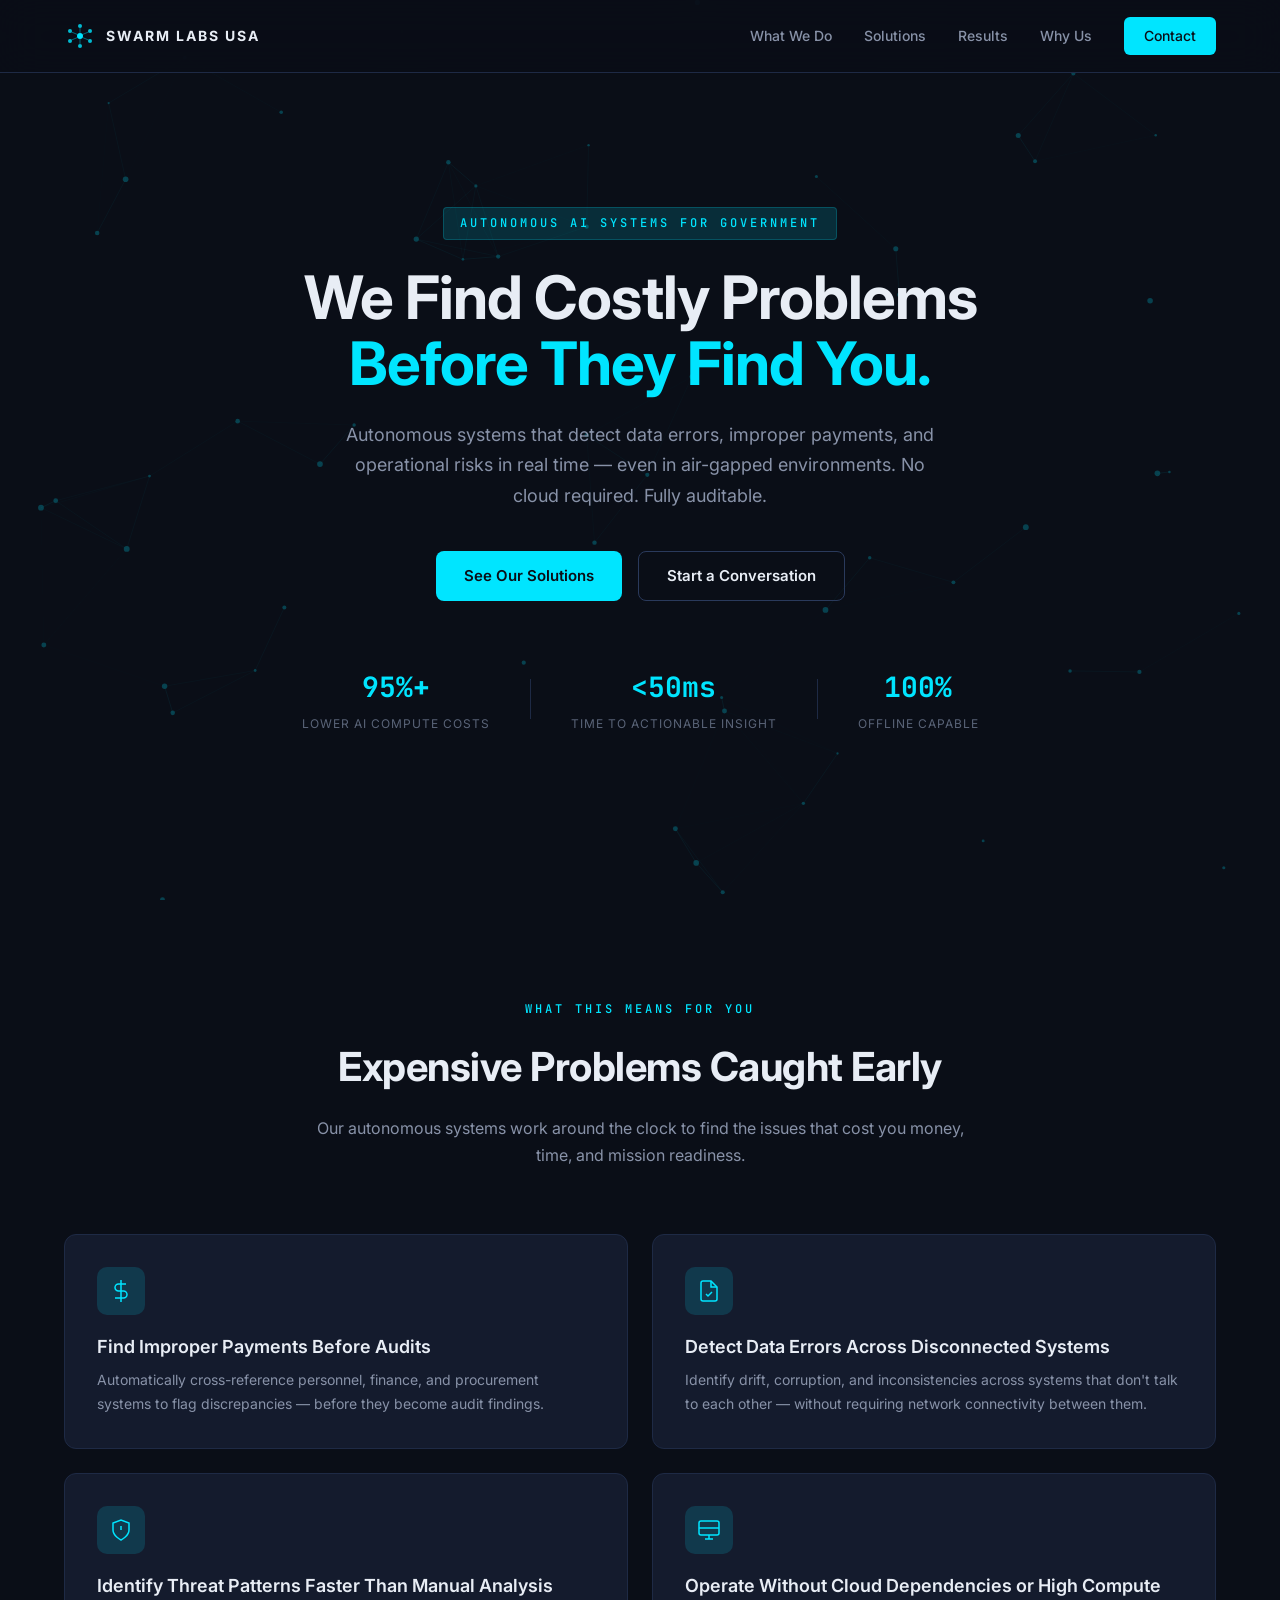
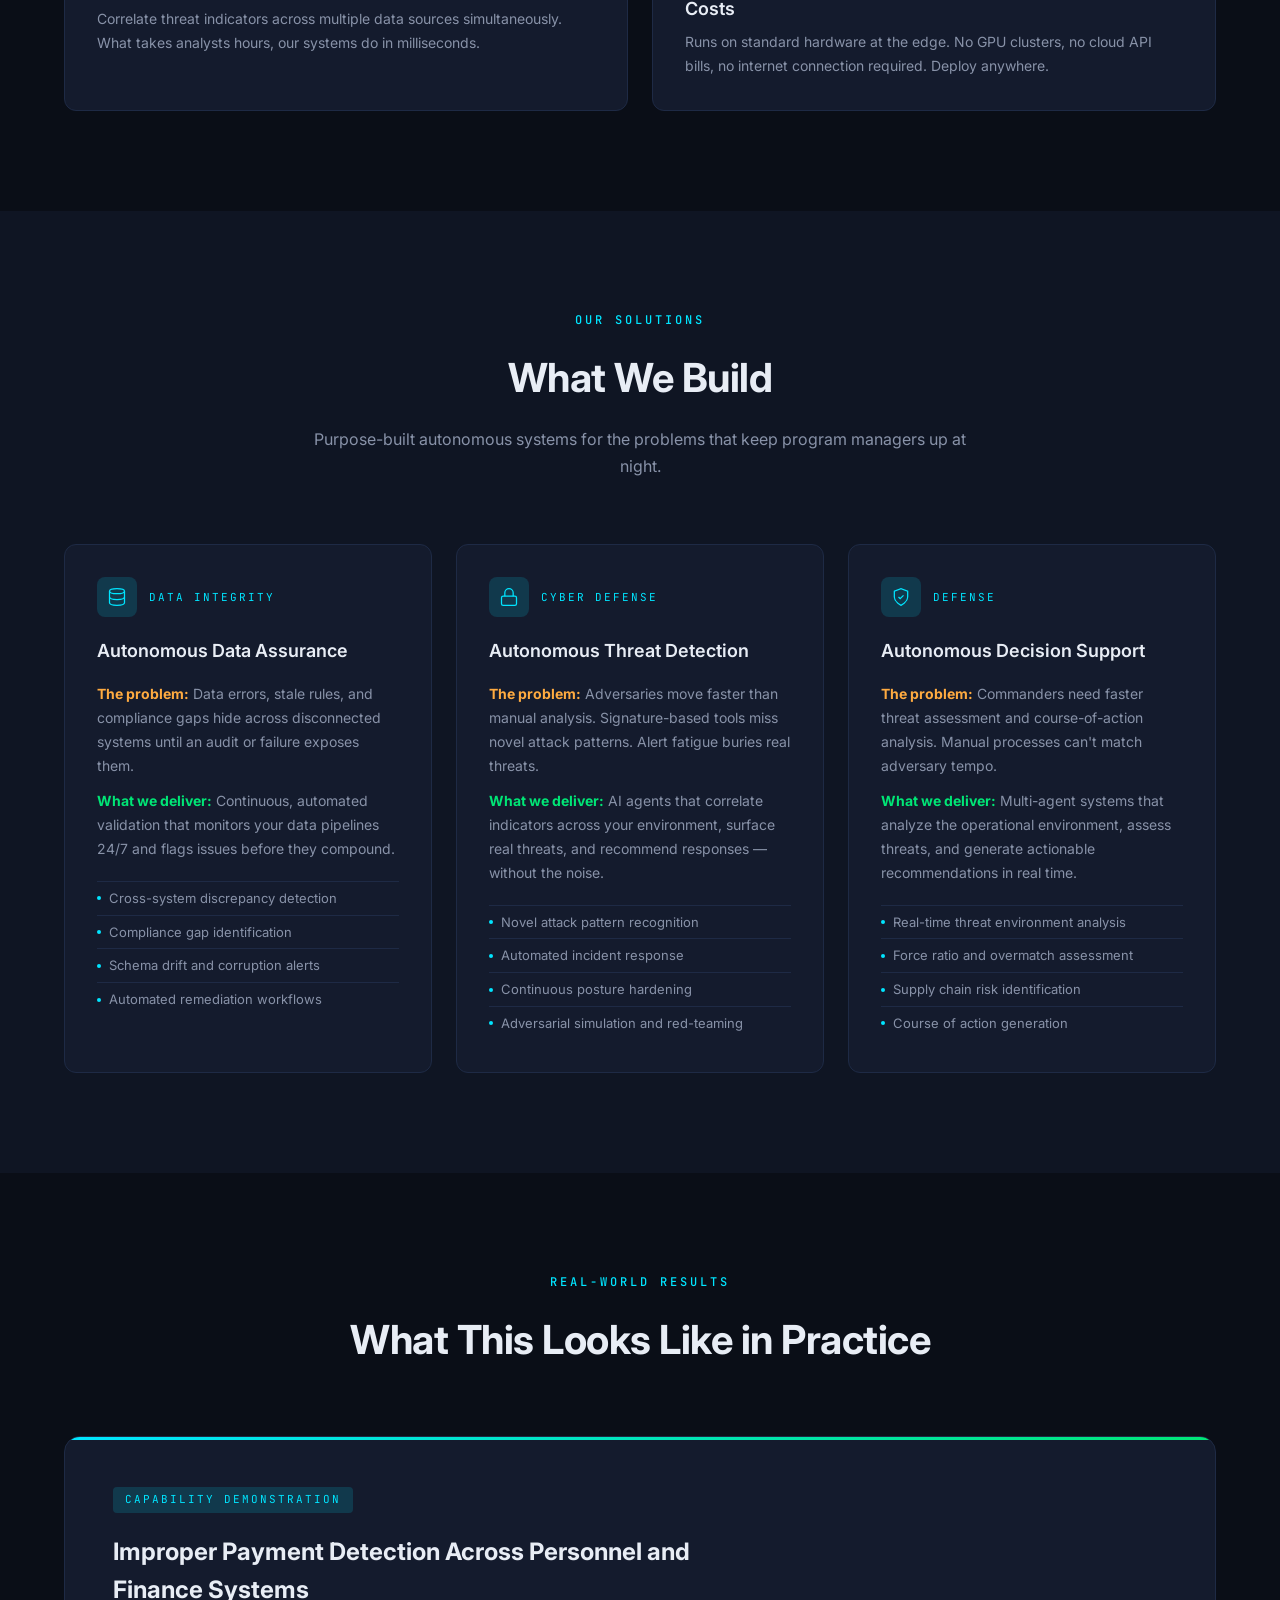
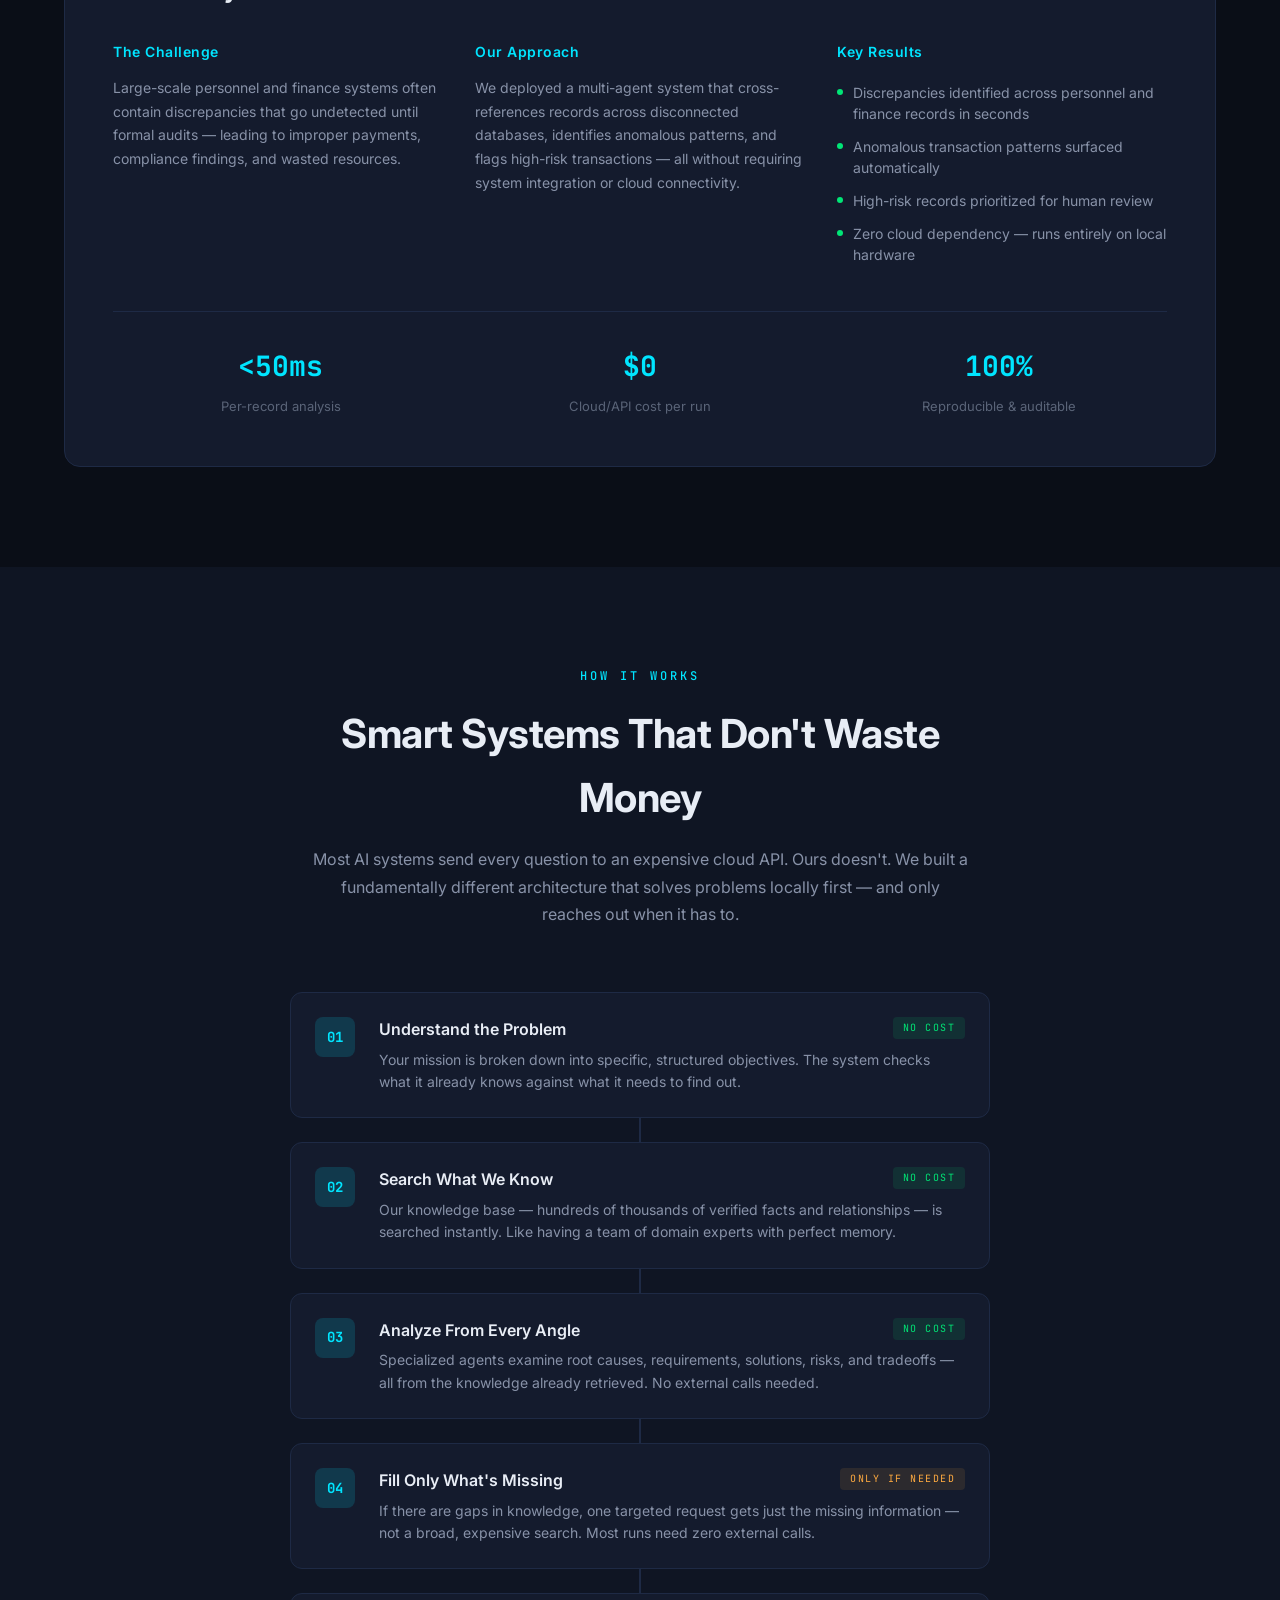
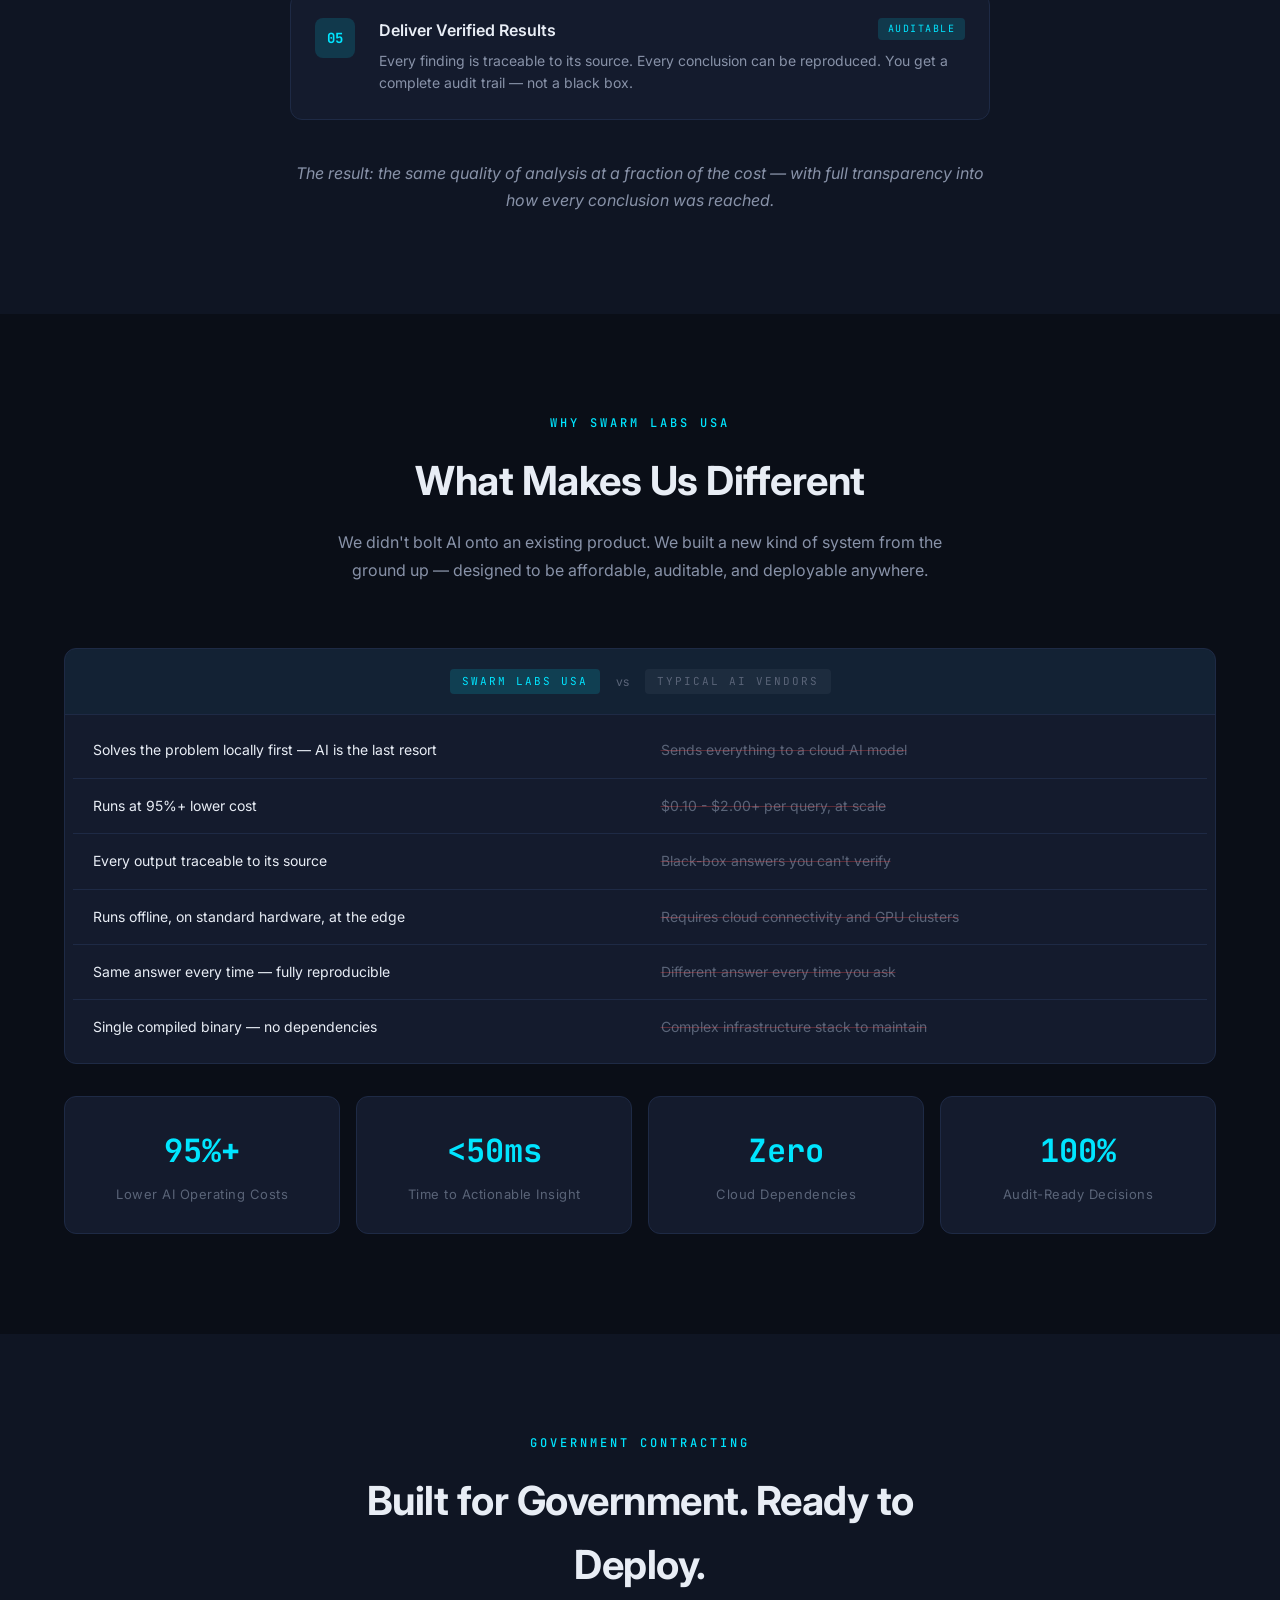
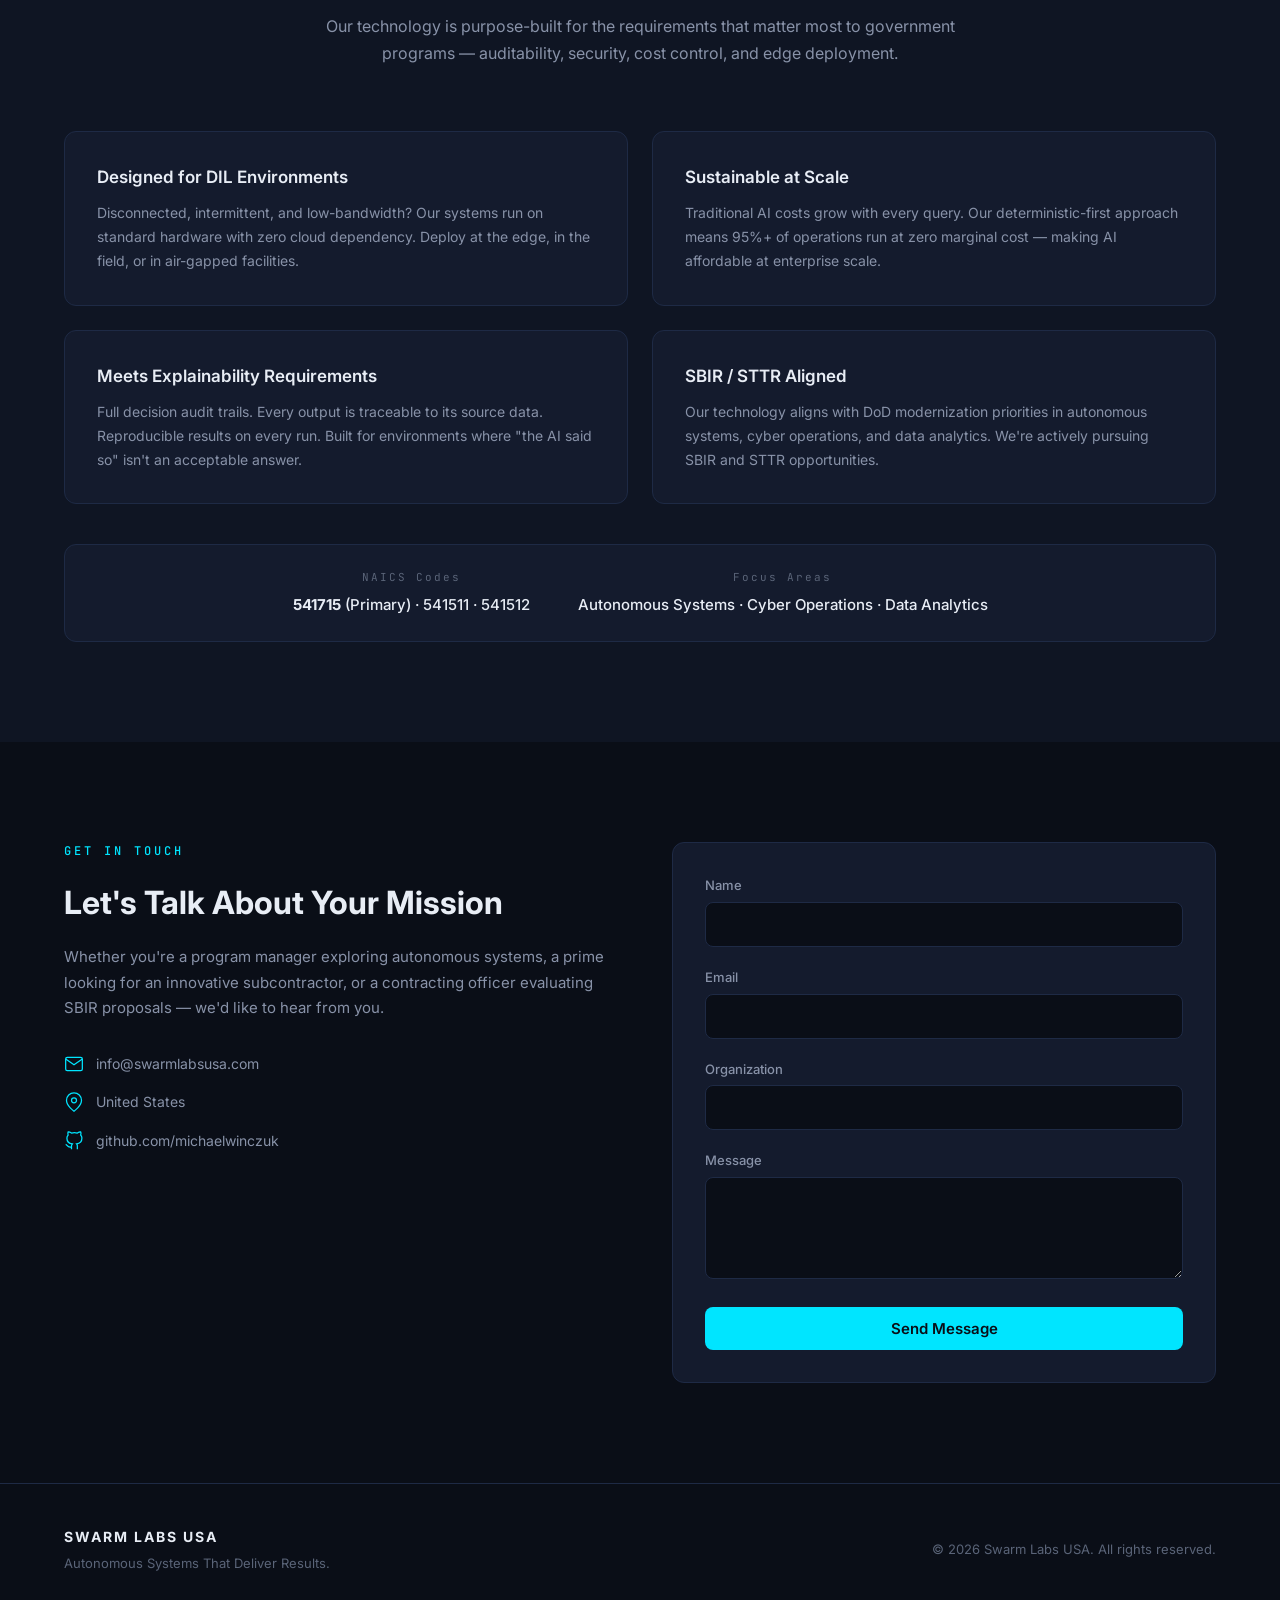
==== commit e6e40f08: "Add schema.org structured data, Open Graph, SEO optimization - Organization schema with NAICS codes," ====
--- a/index.html
+++ b/index.html
@@ -3,8 +3,129 @@
 <head>
     <meta charset="UTF-8">
     <meta name="viewport" content="width=device-width, initial-scale=1.0">
-    <title>Swarm Labs USA — We Find Costly Problems Before They Find You</title>
-    <meta name="description" content="Swarm Labs USA builds autonomous systems that detect data errors, fraud, and operational risks in real time — even in air-gapped environments. SBIR-ready. Edge-deployable. Auditable.">
+    <title>Swarm Labs USA — Autonomous AI Systems for Government & Defense</title>
+    <meta name="description" content="Swarm Labs USA builds autonomous AI systems that detect data errors, improper payments, and operational risks in real time. Edge-deployable, air-gap capable, fully auditable. SBIR/STTR aligned for DoD modernization.">
+    <meta name="keywords" content="autonomous AI, government AI, defense AI, SBIR, STTR, air-gapped AI, edge deployment, data integrity, cyber defense, military decision support, DoD modernization, autonomous systems, improper payment detection">
+    <meta name="author" content="Swarm Labs USA">
+    <meta name="robots" content="index, follow">
+    <link rel="canonical" href="https://swarmlabsusa.com/">
+
+    <!-- Open Graph (Facebook, LinkedIn, Government Portals) -->
+    <meta property="og:type" content="website">
+    <meta property="og:title" content="Swarm Labs USA — Autonomous AI Systems for Government & Defense">
+    <meta property="og:description" content="Autonomous systems that detect data errors, improper payments, and operational risks in real time. Edge-deployable. Air-gap capable. Fully auditable. SBIR/STTR aligned.">
+    <meta property="og:url" content="https://swarmlabsusa.com/">
+    <meta property="og:site_name" content="Swarm Labs USA">
+    <meta property="og:locale" content="en_US">
+
+    <!-- Twitter Card -->
+    <meta name="twitter:card" content="summary">
+    <meta name="twitter:title" content="Swarm Labs USA — Autonomous AI for Government">
+    <meta name="twitter:description" content="Autonomous AI systems for data integrity, cyber defense, and military decision support. Edge-deployable. Air-gap capable. SBIR aligned.">
+
+    <!-- Schema.org Structured Data — Organization -->
+    <script type="application/ld+json">
+    {
+        "@context": "https://schema.org",
+        "@type": "Organization",
+        "name": "Swarm Labs USA",
+        "url": "https://swarmlabsusa.com",
+        "description": "Swarm Labs USA builds autonomous AI systems for government and defense that detect data errors, improper payments, and operational risks in real time. Edge-deployable, air-gap capable, fully auditable.",
+        "email": "info@swarmlabsusa.com",
+        "foundingDate": "2026",
+        "areaServed": "US",
+        "knowsAbout": [
+            "Autonomous AI Systems",
+            "Government AI Solutions",
+            "Defense Technology",
+            "Data Integrity Monitoring",
+            "Cyber Defense",
+            "Military Decision Support",
+            "Edge Computing",
+            "Air-Gapped Systems",
+            "SBIR/STTR Research"
+        ],
+        "naics": "541715",
+        "sameAs": [
+            "https://github.com/michaelwinczuk"
+        ]
+    }
+    </script>
+
+    <!-- Schema.org Structured Data — WebSite (enables sitelinks in search) -->
+    <script type="application/ld+json">
+    {
+        "@context": "https://schema.org",
+        "@type": "WebSite",
+        "name": "Swarm Labs USA",
+        "url": "https://swarmlabsusa.com",
+        "description": "Autonomous AI systems for government data integrity, cyber defense, and military decision support.",
+        "potentialAction": {
+            "@type": "SearchAction",
+            "target": "https://swarmlabsusa.com/#{search_term_string}",
+            "query-input": "required name=search_term_string"
+        }
+    }
+    </script>
+
+    <!-- Schema.org Structured Data — Product/Service offerings -->
+    <script type="application/ld+json">
+    {
+        "@context": "https://schema.org",
+        "@type": "ItemList",
+        "name": "Swarm Labs USA Solutions",
+        "itemListElement": [
+            {
+                "@type": "Service",
+                "position": 1,
+                "name": "Autonomous Data Assurance",
+                "description": "Continuous automated validation that monitors data pipelines 24/7, detecting cross-system discrepancies, compliance gaps, and schema drift in disconnected environments.",
+                "provider": {"@type": "Organization", "name": "Swarm Labs USA"},
+                "areaServed": "US",
+                "serviceType": "Data Integrity Monitoring"
+            },
+            {
+                "@type": "Service",
+                "position": 2,
+                "name": "Autonomous Threat Detection",
+                "description": "AI agents that correlate threat indicators across environments, surface real threats, and recommend responses without alert fatigue. Includes novel attack pattern recognition and automated incident response.",
+                "provider": {"@type": "Organization", "name": "Swarm Labs USA"},
+                "areaServed": "US",
+                "serviceType": "Cyber Defense"
+            },
+            {
+                "@type": "Service",
+                "position": 3,
+                "name": "Autonomous Decision Support",
+                "description": "Multi-agent systems that analyze the operational environment, assess threats, and generate actionable recommendations for military commanders in real time.",
+                "provider": {"@type": "Organization", "name": "Swarm Labs USA"},
+                "areaServed": "US",
+                "serviceType": "Military Decision Support"
+            }
+        ]
+    }
+    </script>
+
+    <!-- Schema.org Structured Data — Government Contracting -->
+    <script type="application/ld+json">
+    {
+        "@context": "https://schema.org",
+        "@type": "GovernmentService",
+        "name": "Swarm Labs USA SBIR/STTR Solutions",
+        "description": "Purpose-built autonomous AI technology aligned with DoD modernization priorities in autonomous systems, cyber operations, and data analytics. Deployable in DIL (disconnected, intermittent, low-bandwidth) environments.",
+        "provider": {
+            "@type": "Organization",
+            "name": "Swarm Labs USA",
+            "naics": "541715"
+        },
+        "areaServed": {
+            "@type": "Country",
+            "name": "United States"
+        },
+        "serviceType": "Defense Technology Research and Development"
+    }
+    </script>
+
     <link rel="preconnect" href="https://fonts.googleapis.com">
     <link rel="preconnect" href="https://fonts.gstatic.com" crossorigin>
     <link href="https://fonts.googleapis.com/css2?family=Inter:wght@300;400;500;600;700&family=JetBrains+Mono:wght@400;500&display=swap" rel="stylesheet">
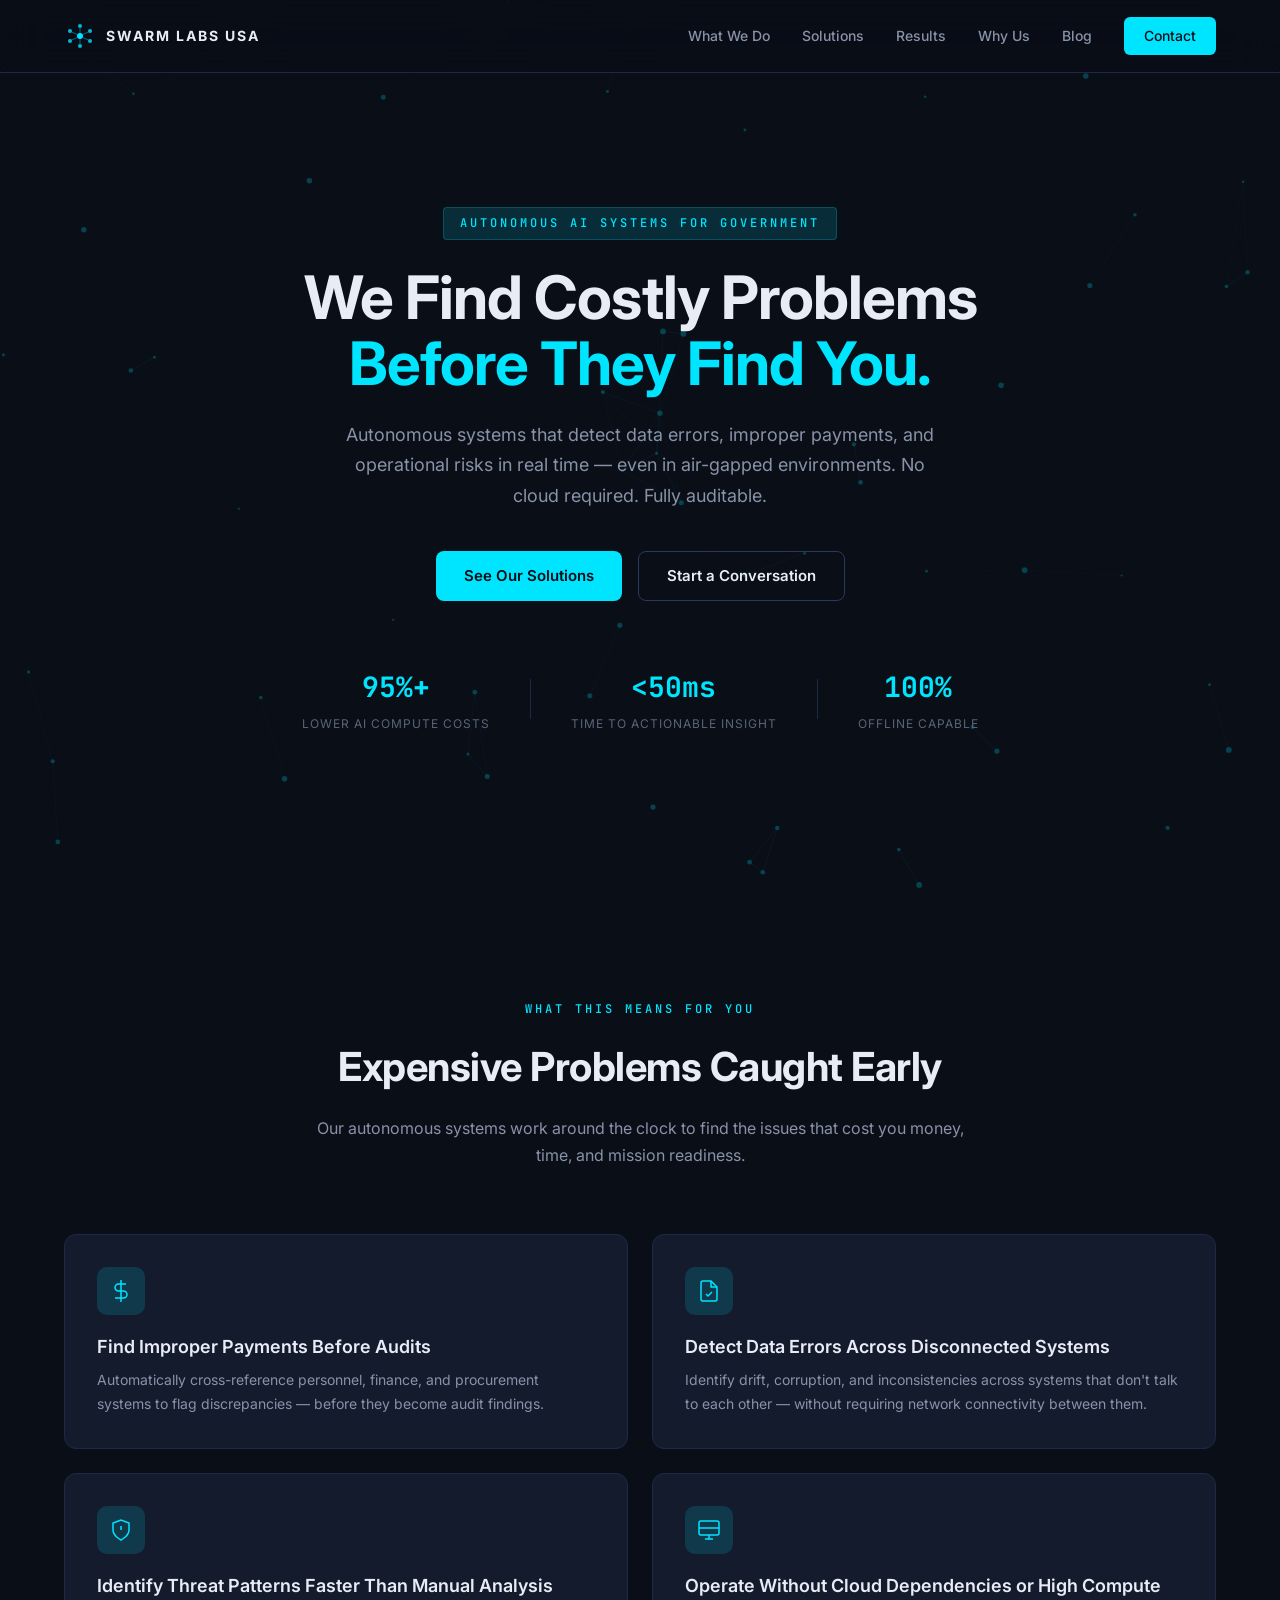
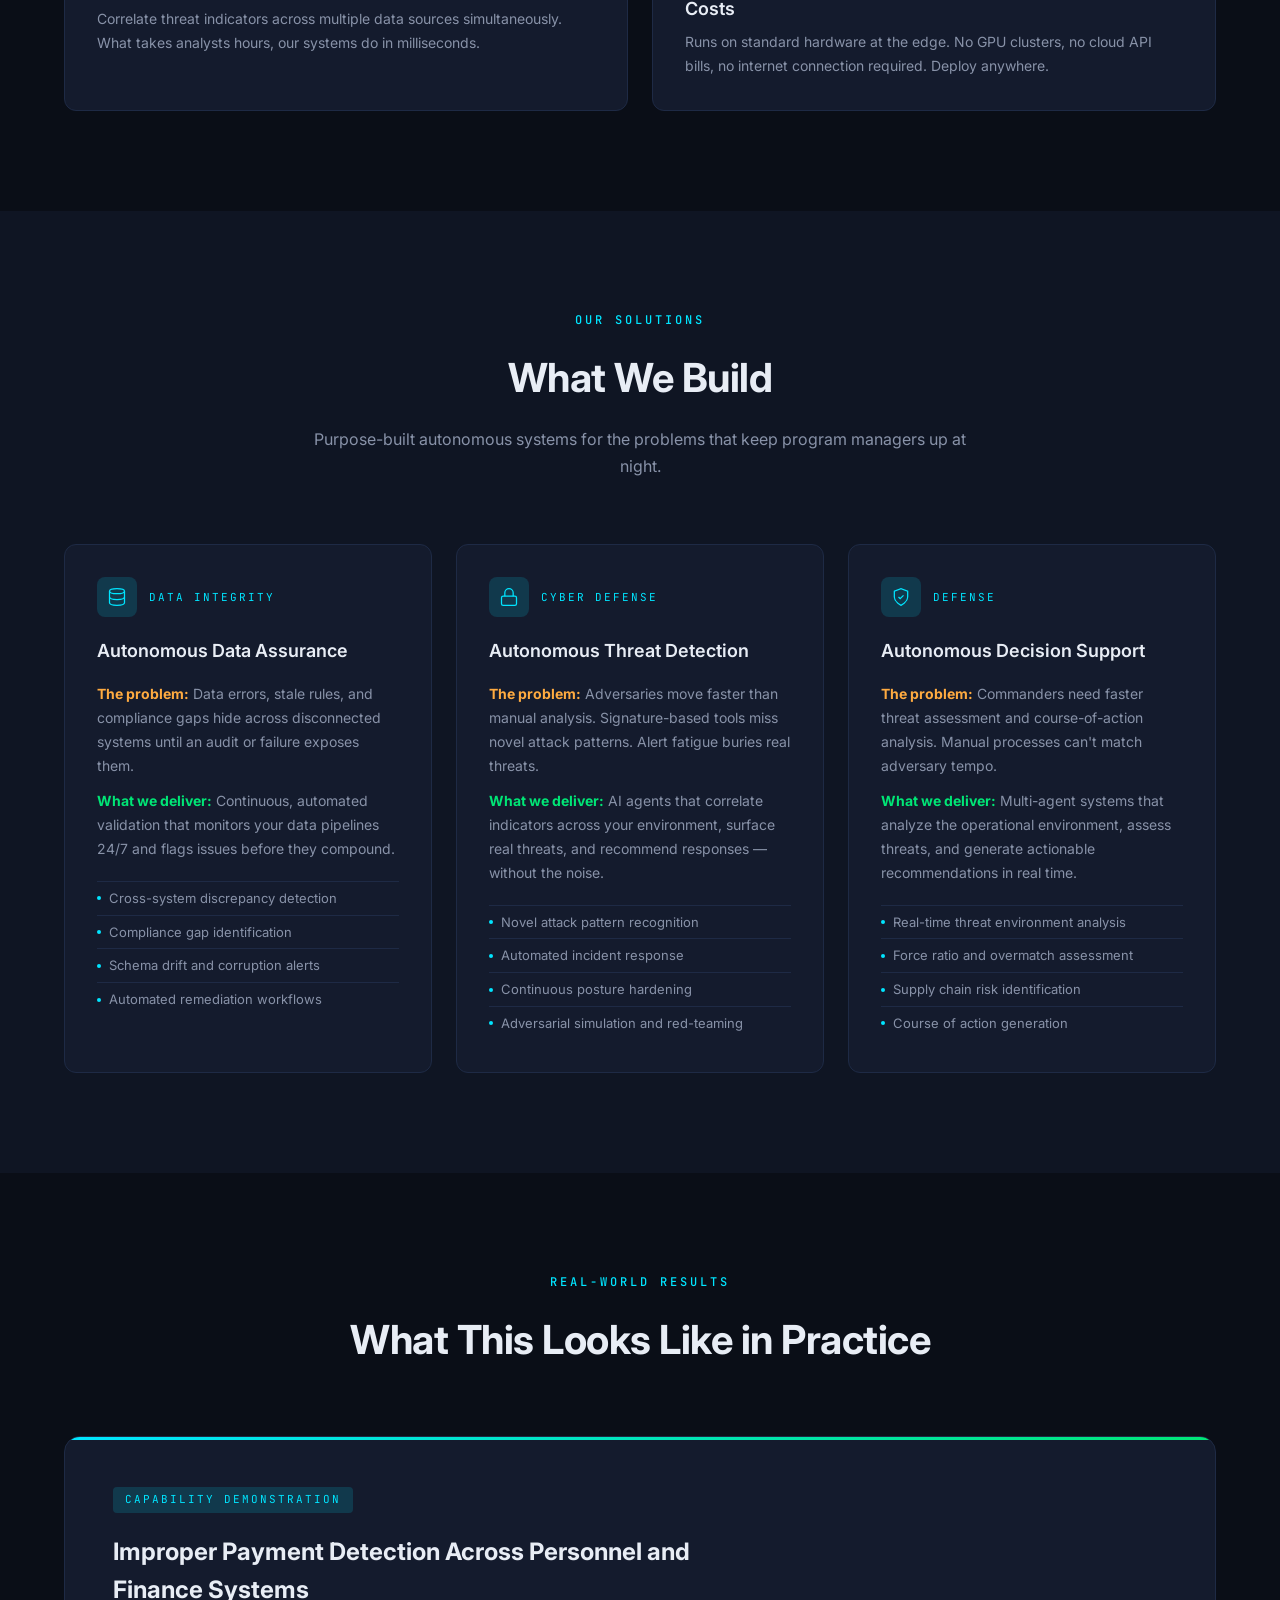
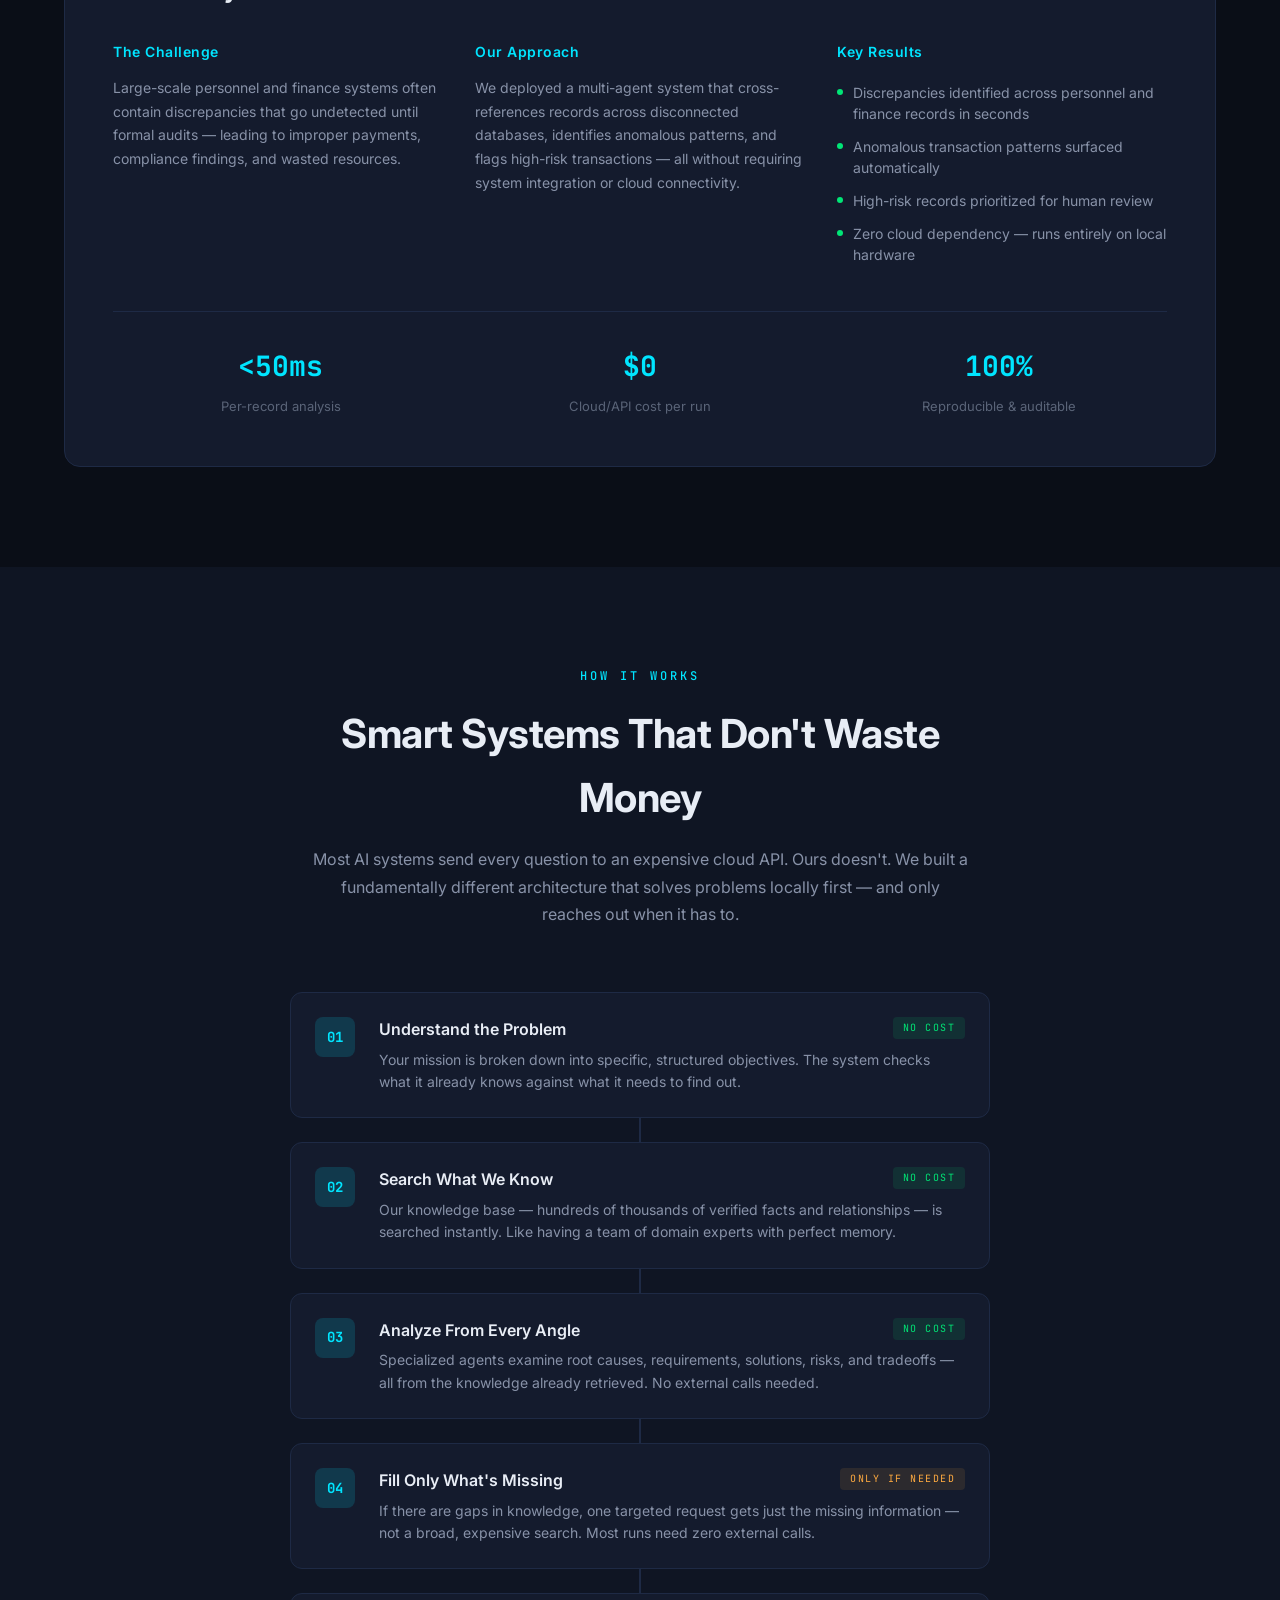
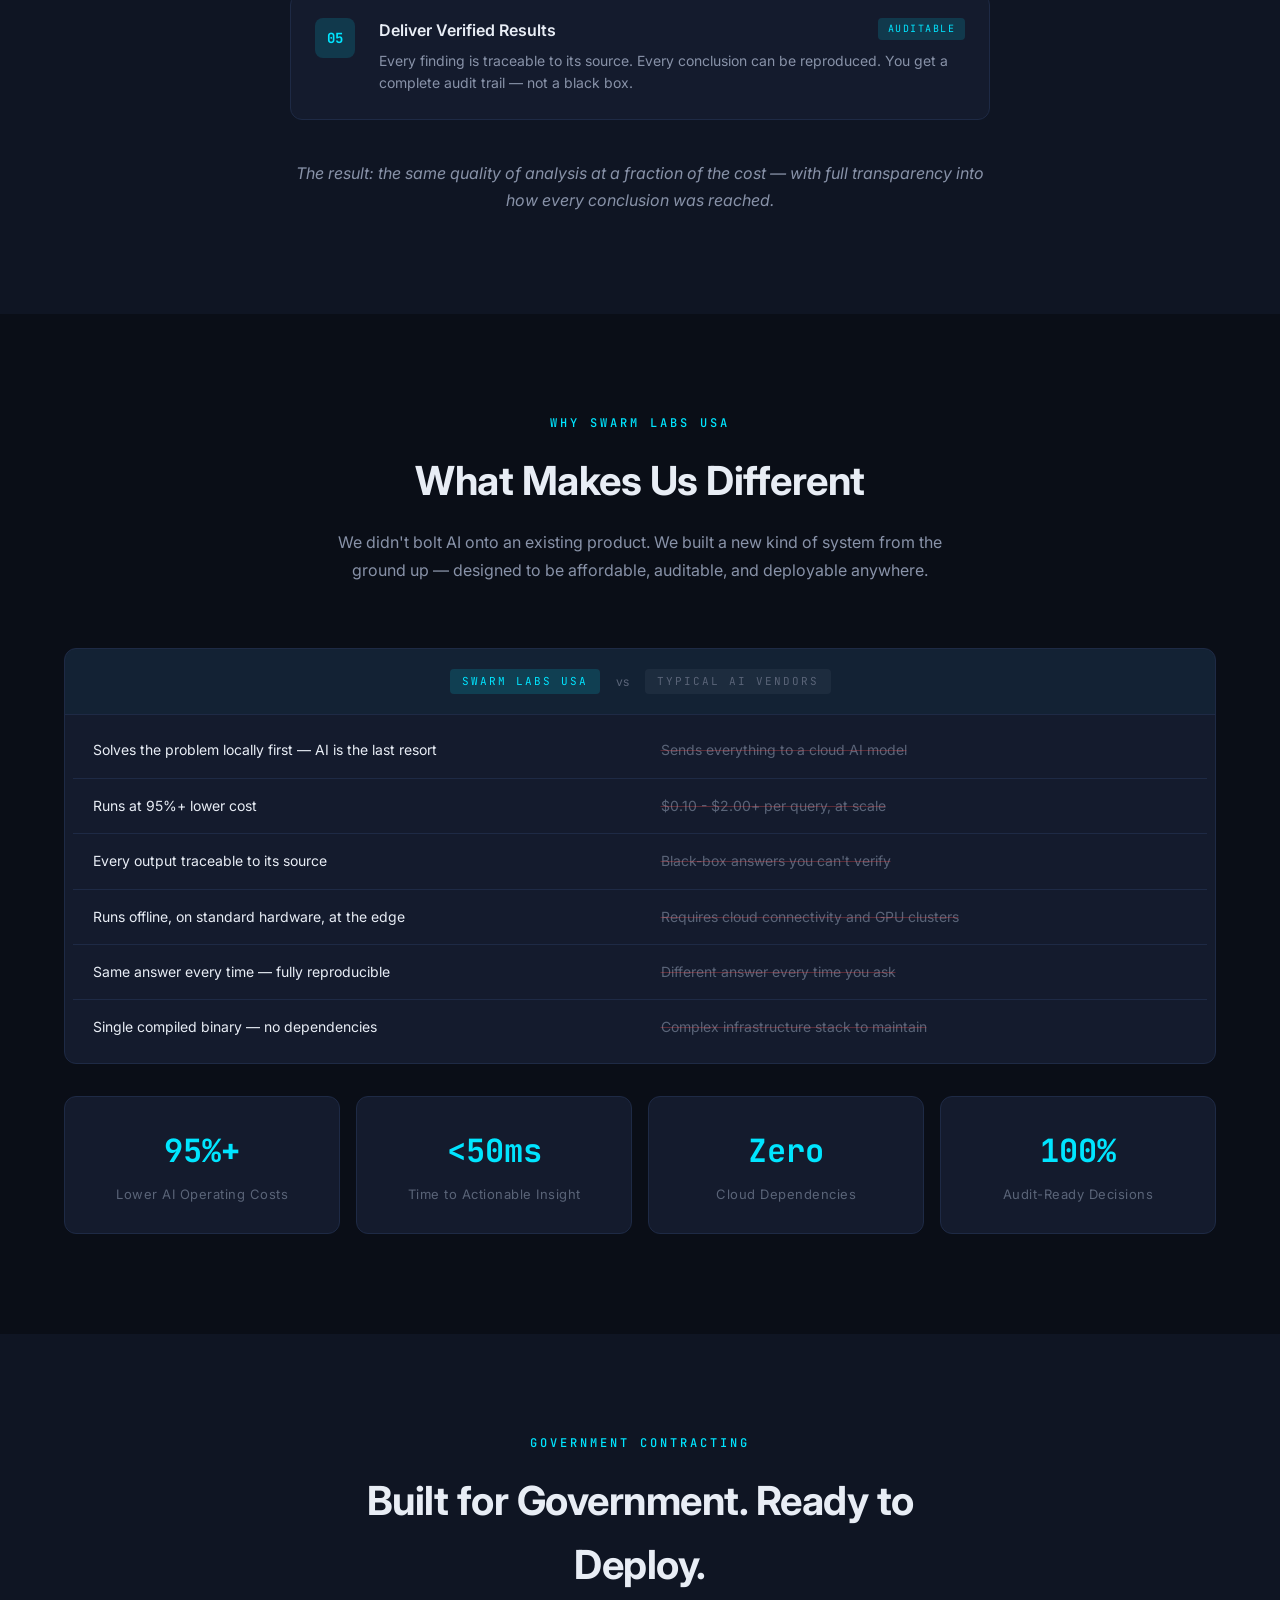
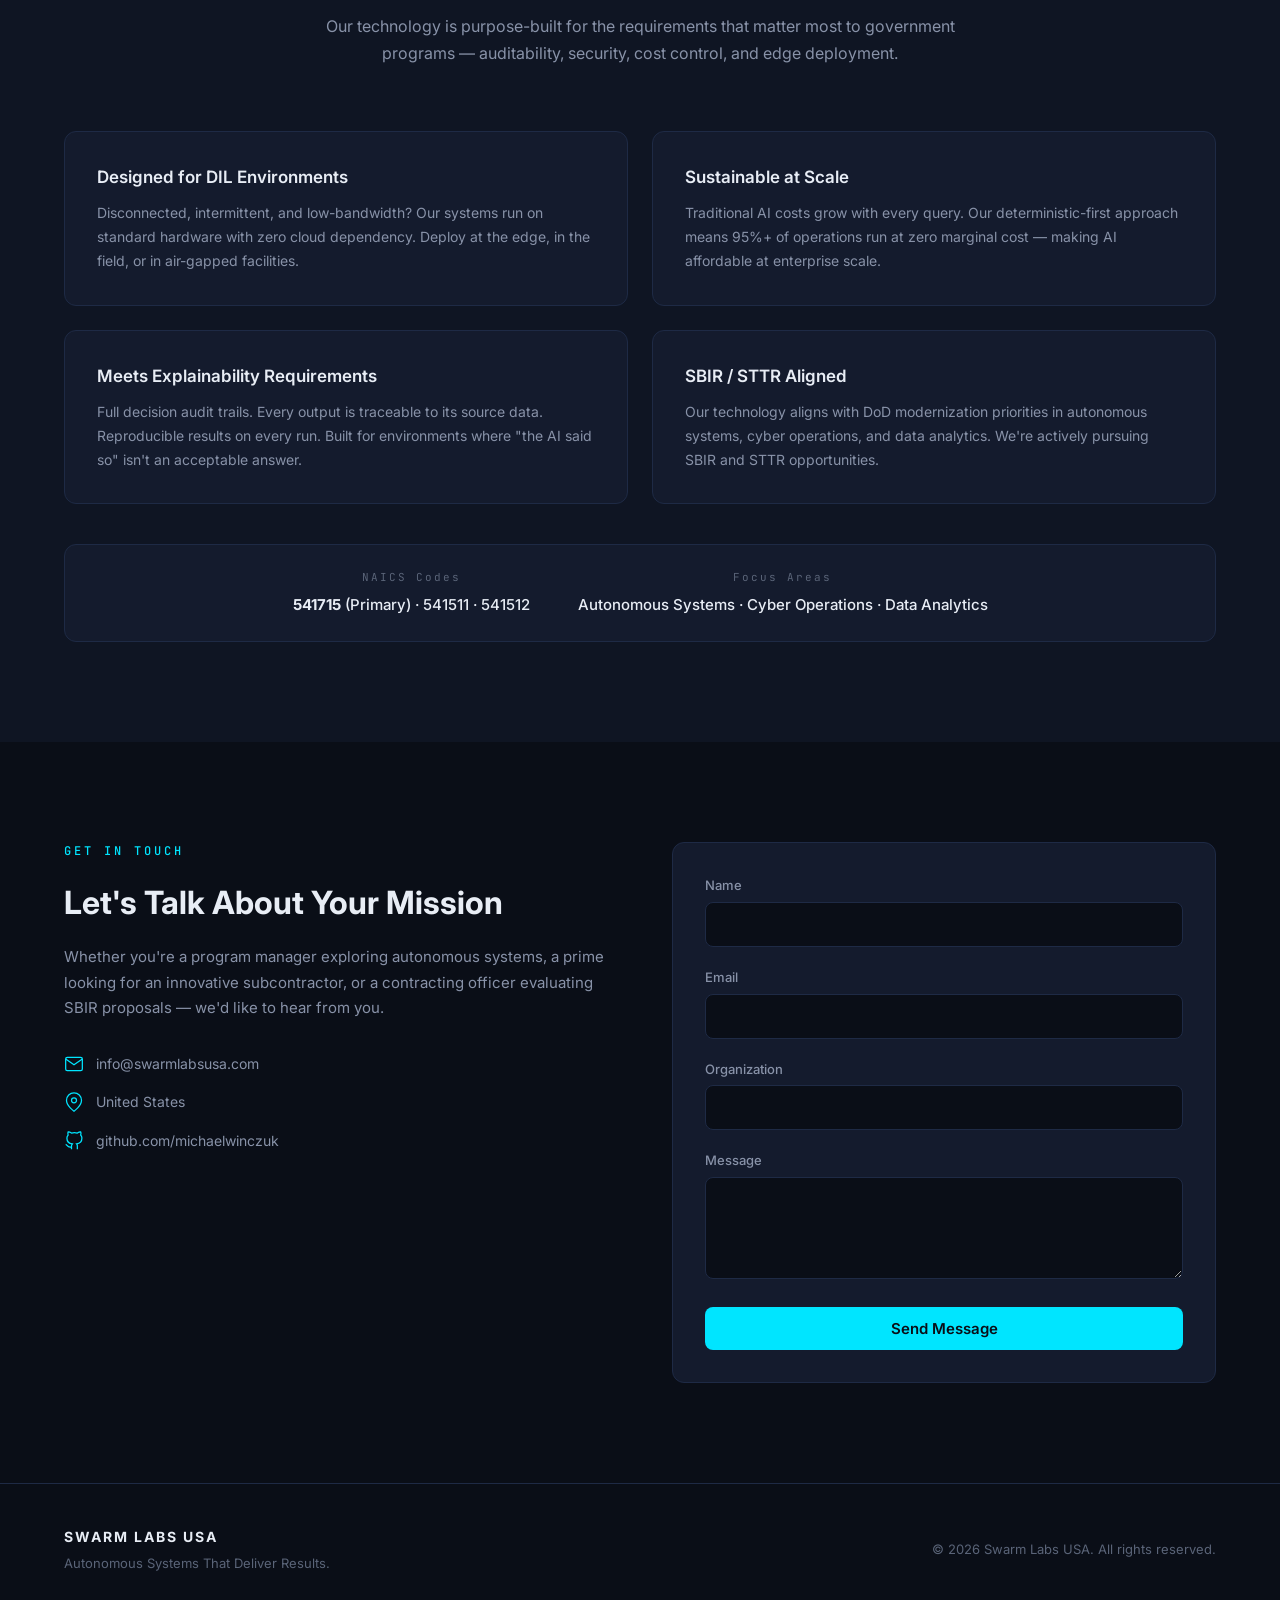
==== commit 49154384: "Add blog with first article: Why Air-Gapped AI Changes Everything - Blog index page with card grid l" ====
--- a/index.html
+++ b/index.html
@@ -159,6 +159,7 @@
                 <a href="#solutions">Solutions</a>
                 <a href="#case-study">Results</a>
                 <a href="#why-us">Why Us</a>
+                <a href="/blog.html">Blog</a>
                 <a href="#contact" class="nav-cta">Contact</a>
             </div>
             <button class="nav-toggle" id="navToggle" aria-label="Toggle menu">
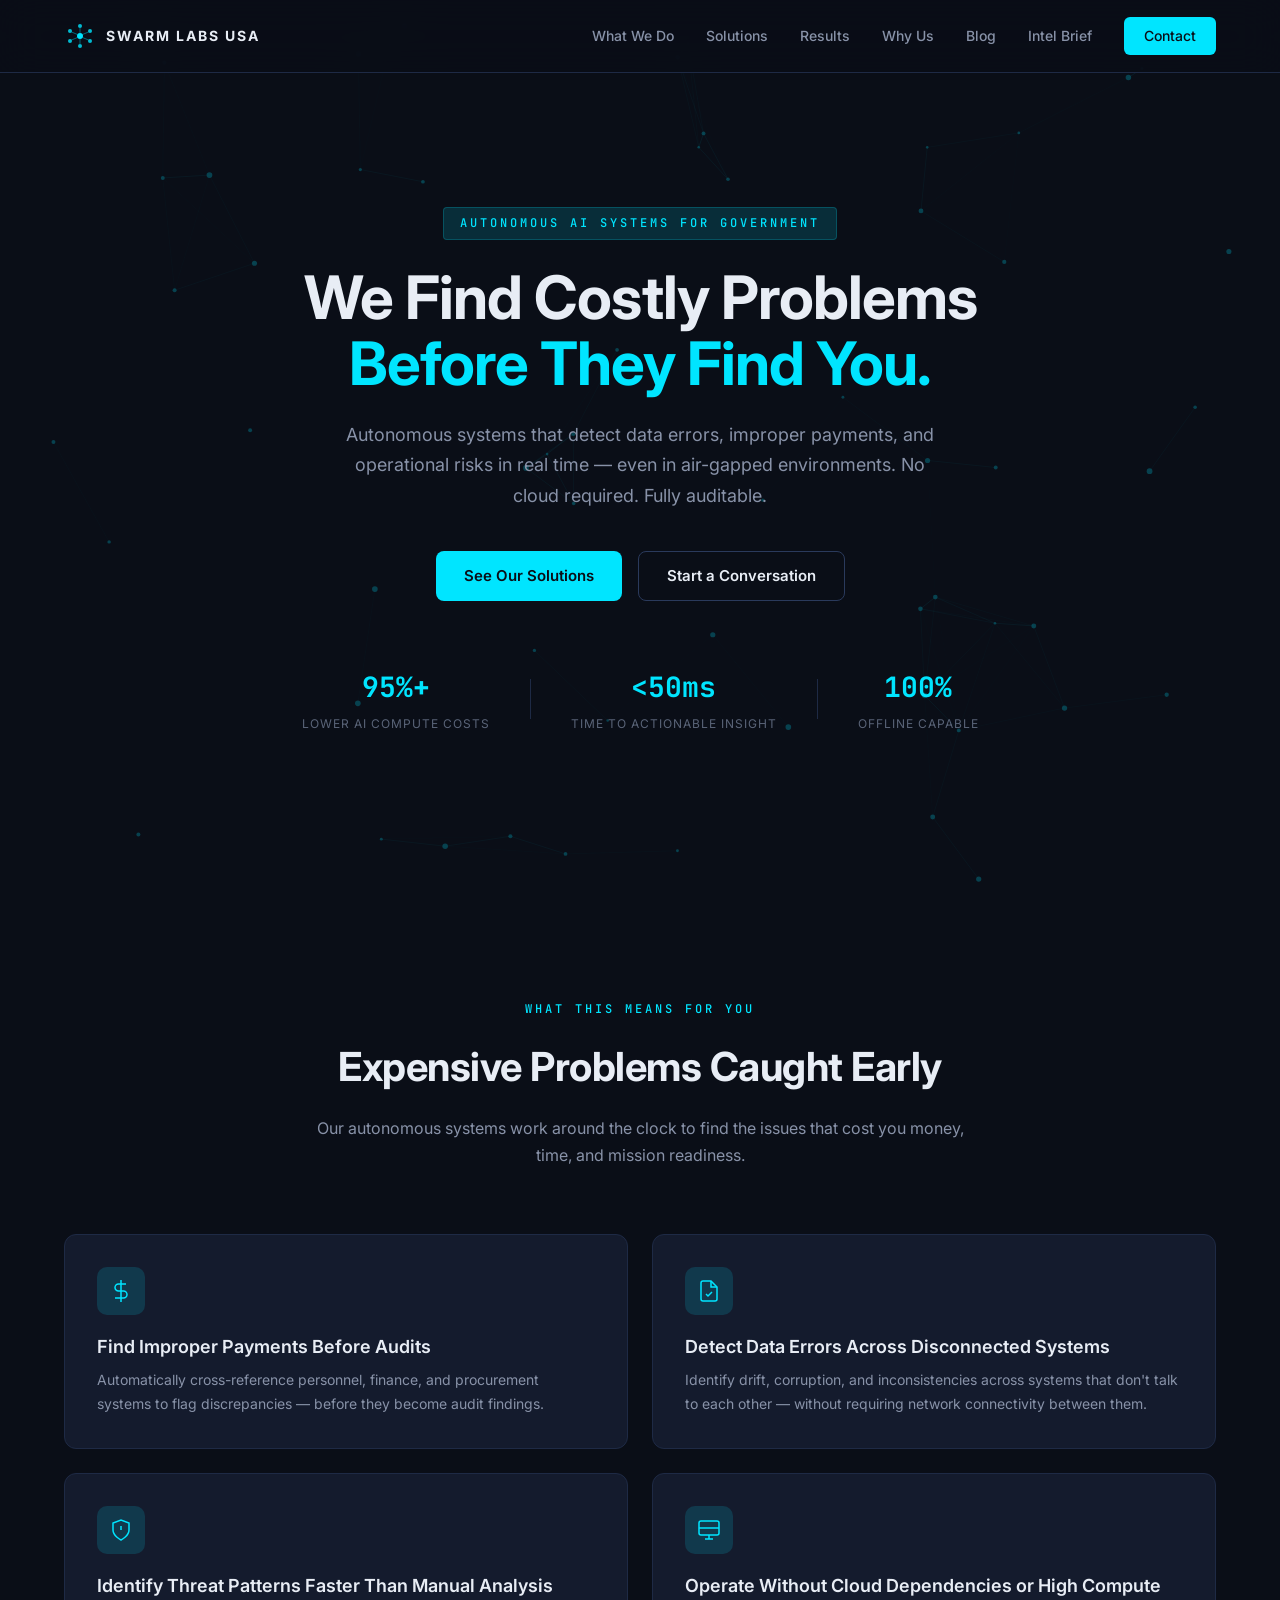
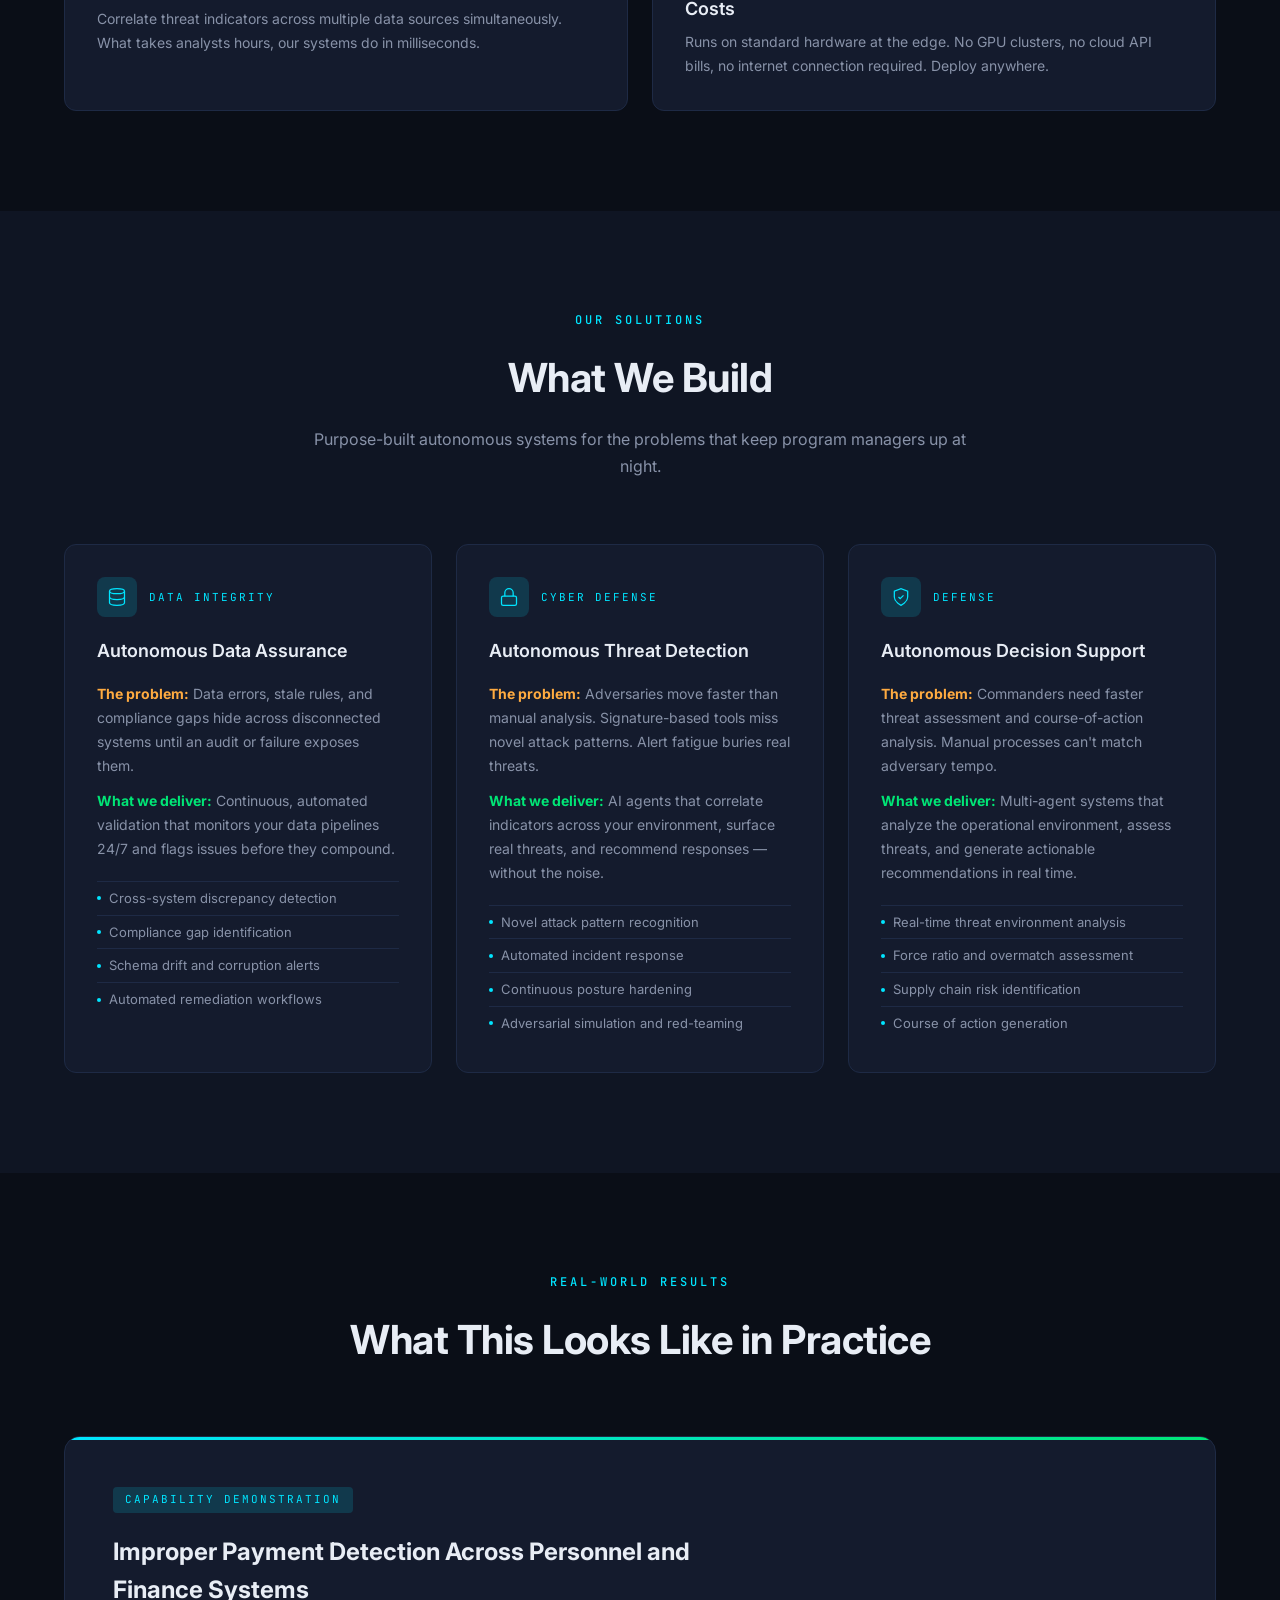
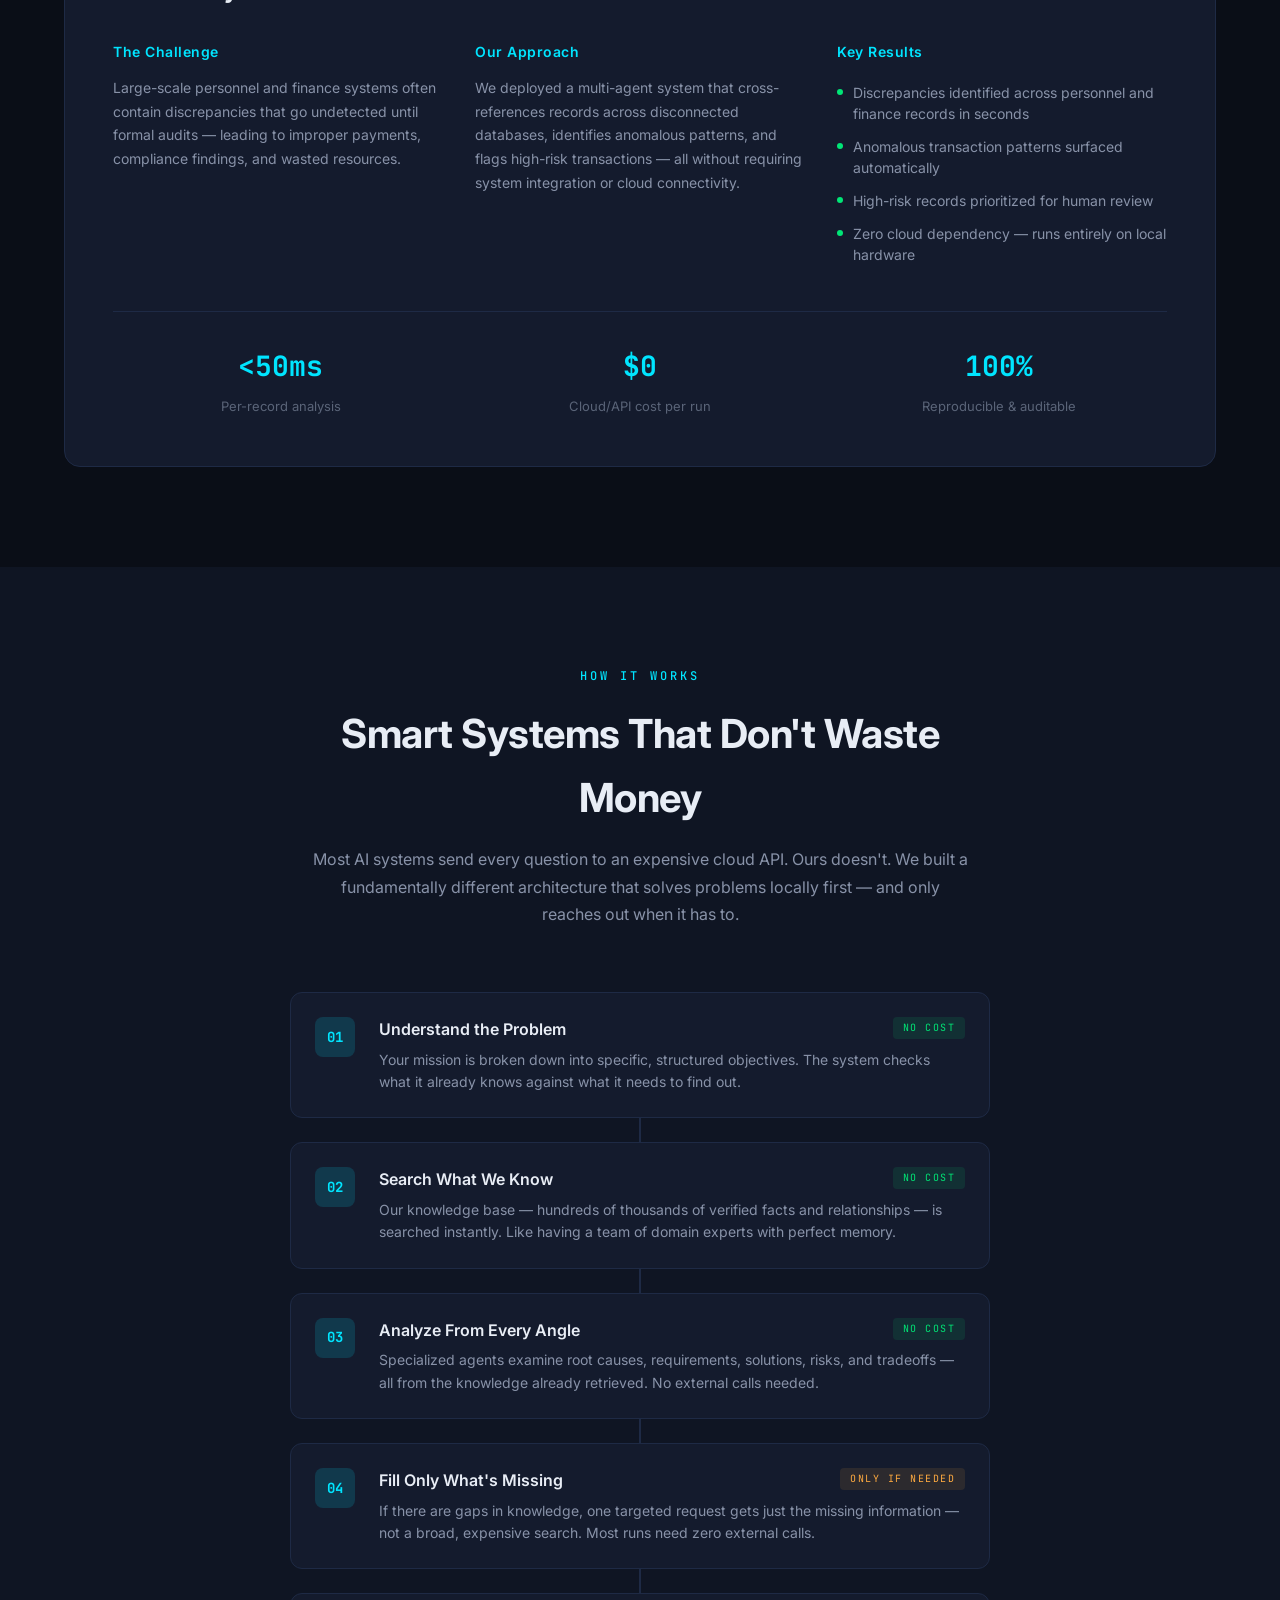
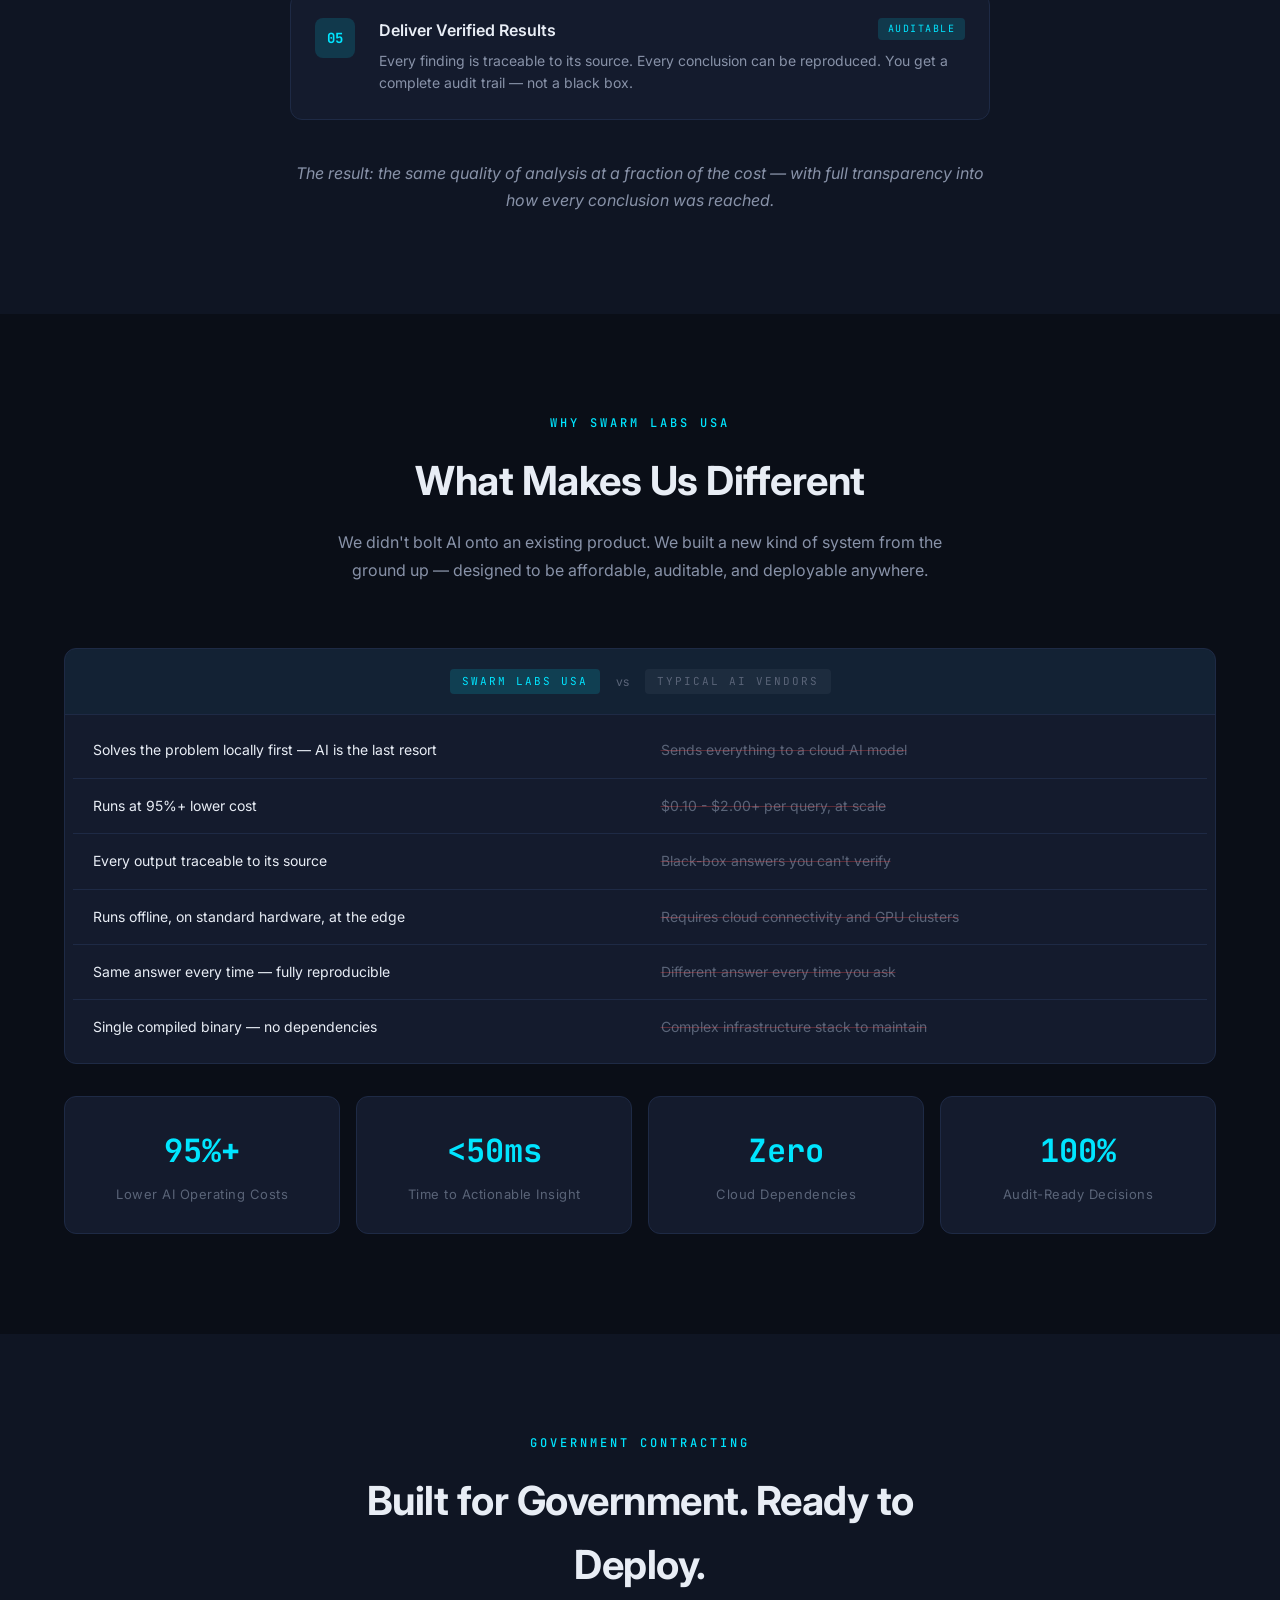
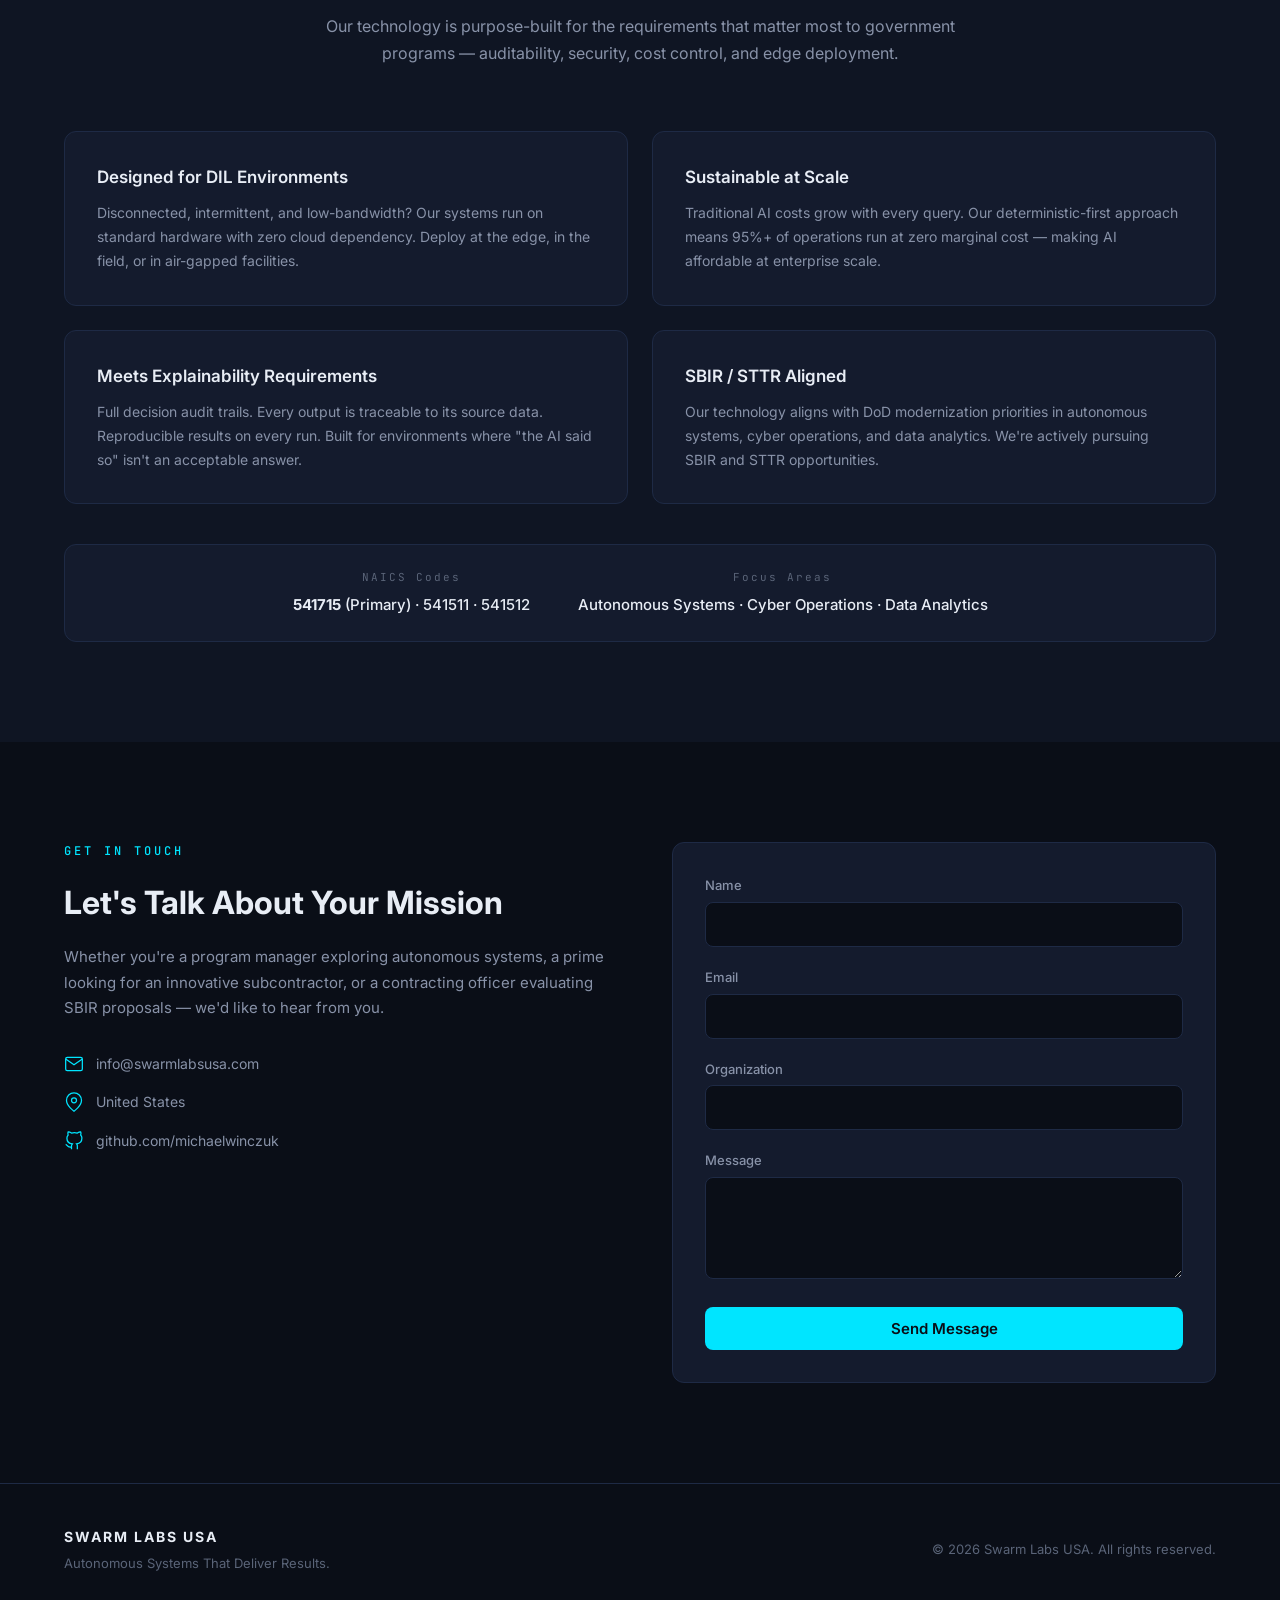
==== commit 8db8b992: "Add AI Intel Brief news page with curated analysis - News page with category-filtered feed (Chips, A" ====
--- a/index.html
+++ b/index.html
@@ -160,6 +160,7 @@
                 <a href="#case-study">Results</a>
                 <a href="#why-us">Why Us</a>
                 <a href="/blog.html">Blog</a>
+                <a href="/news.html">Intel Brief</a>
                 <a href="#contact" class="nav-cta">Contact</a>
             </div>
             <button class="nav-toggle" id="navToggle" aria-label="Toggle menu">
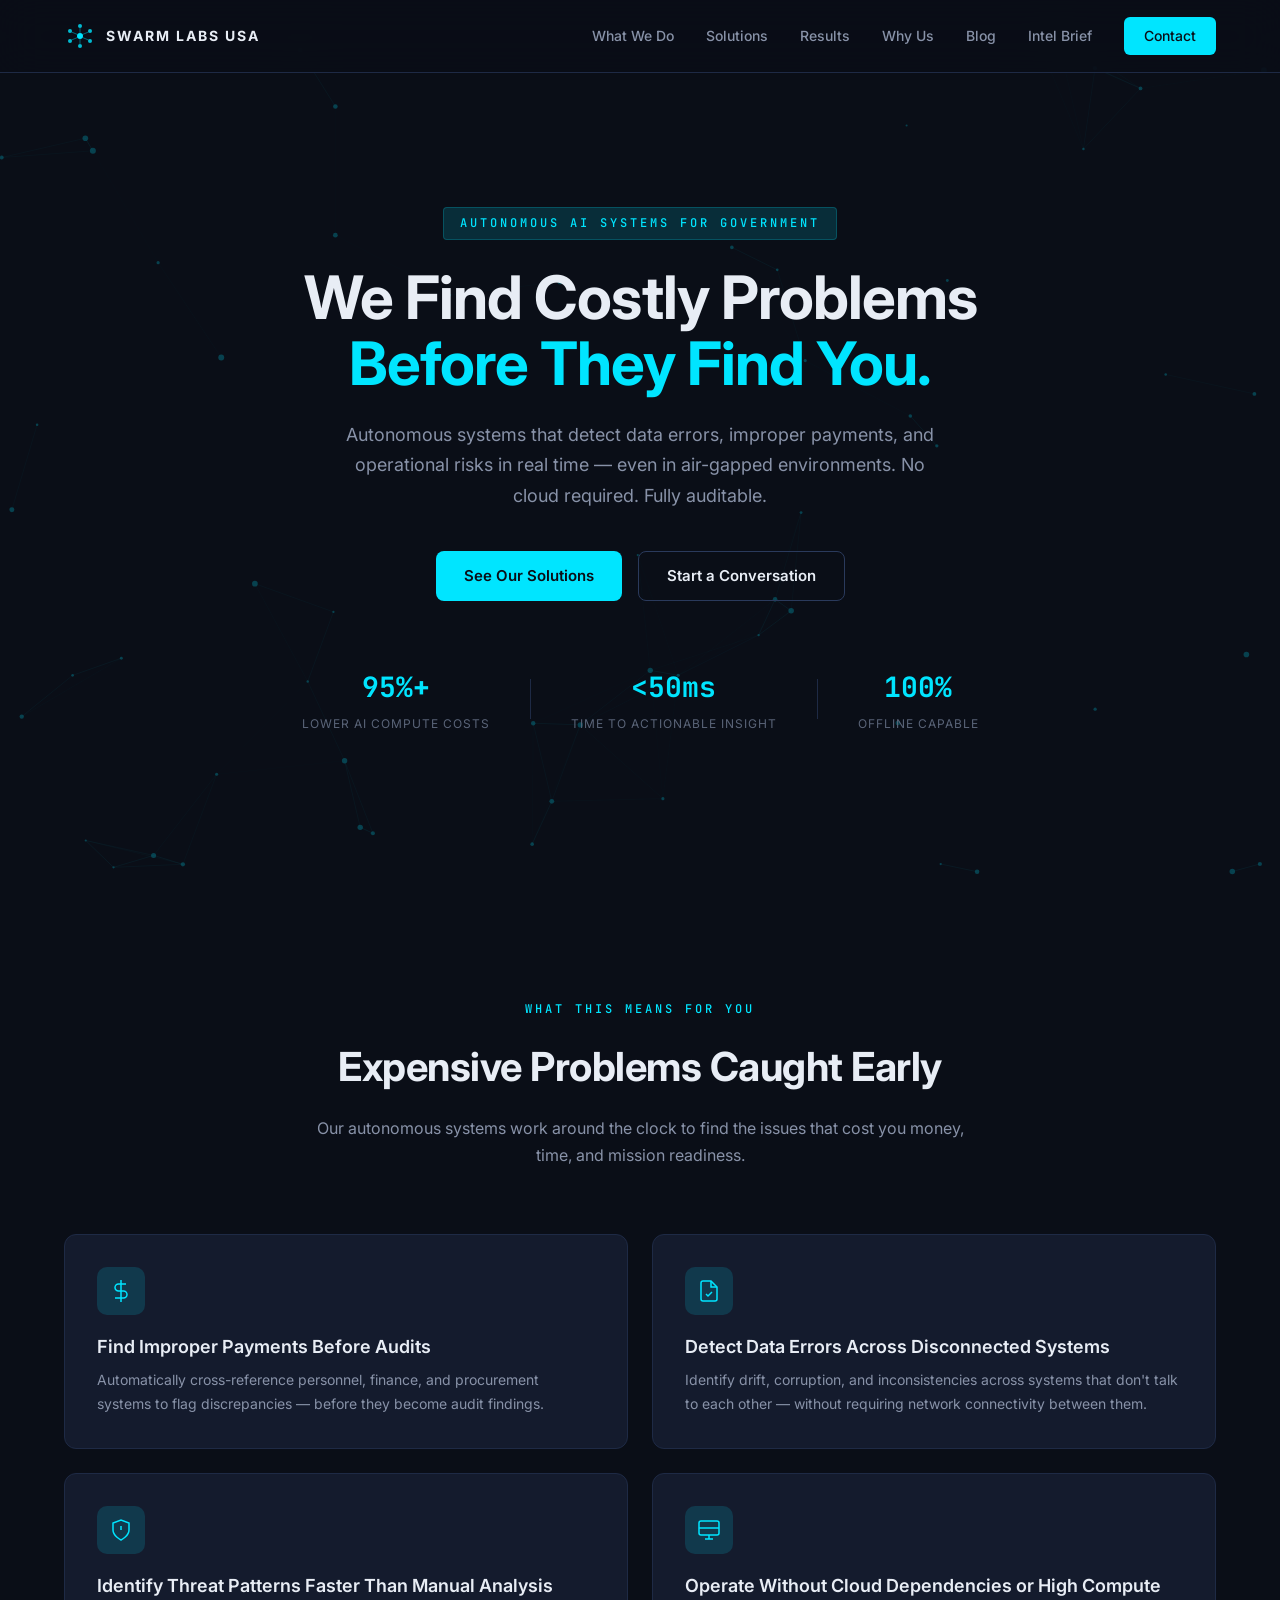
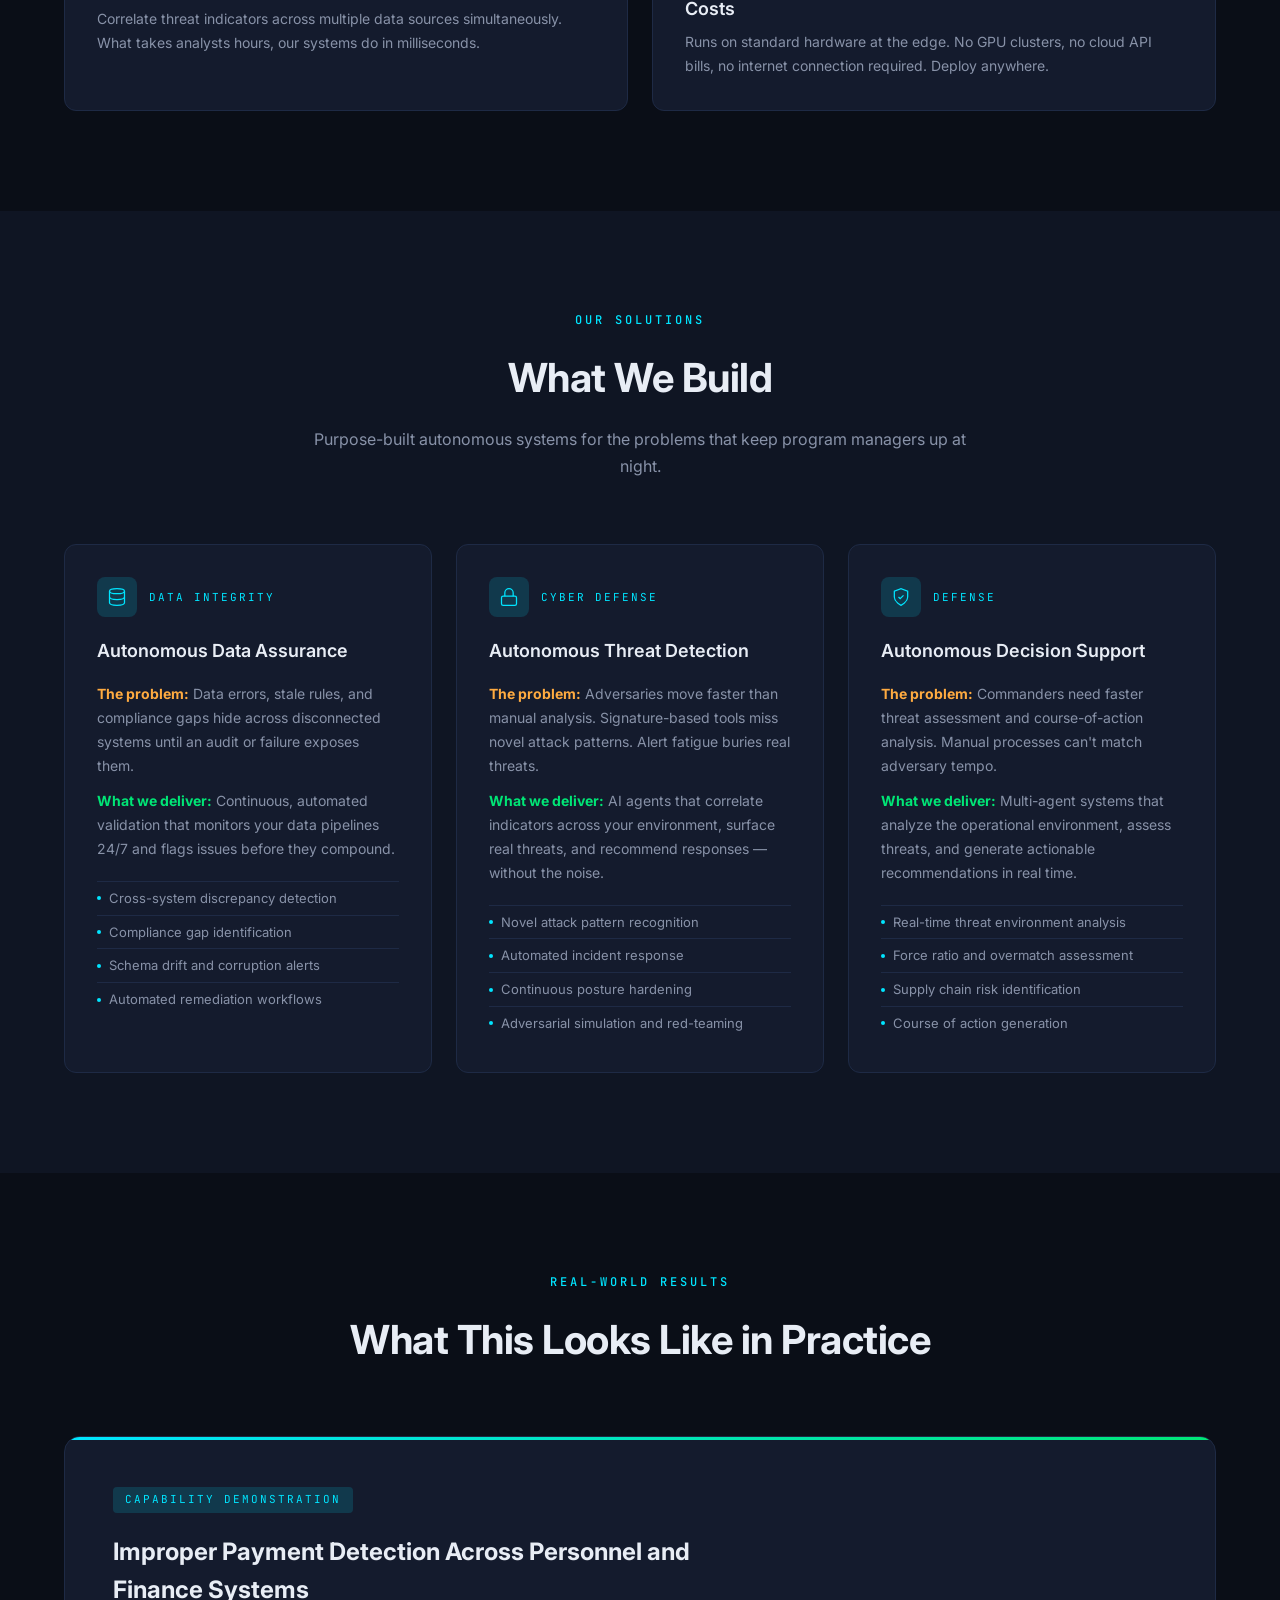
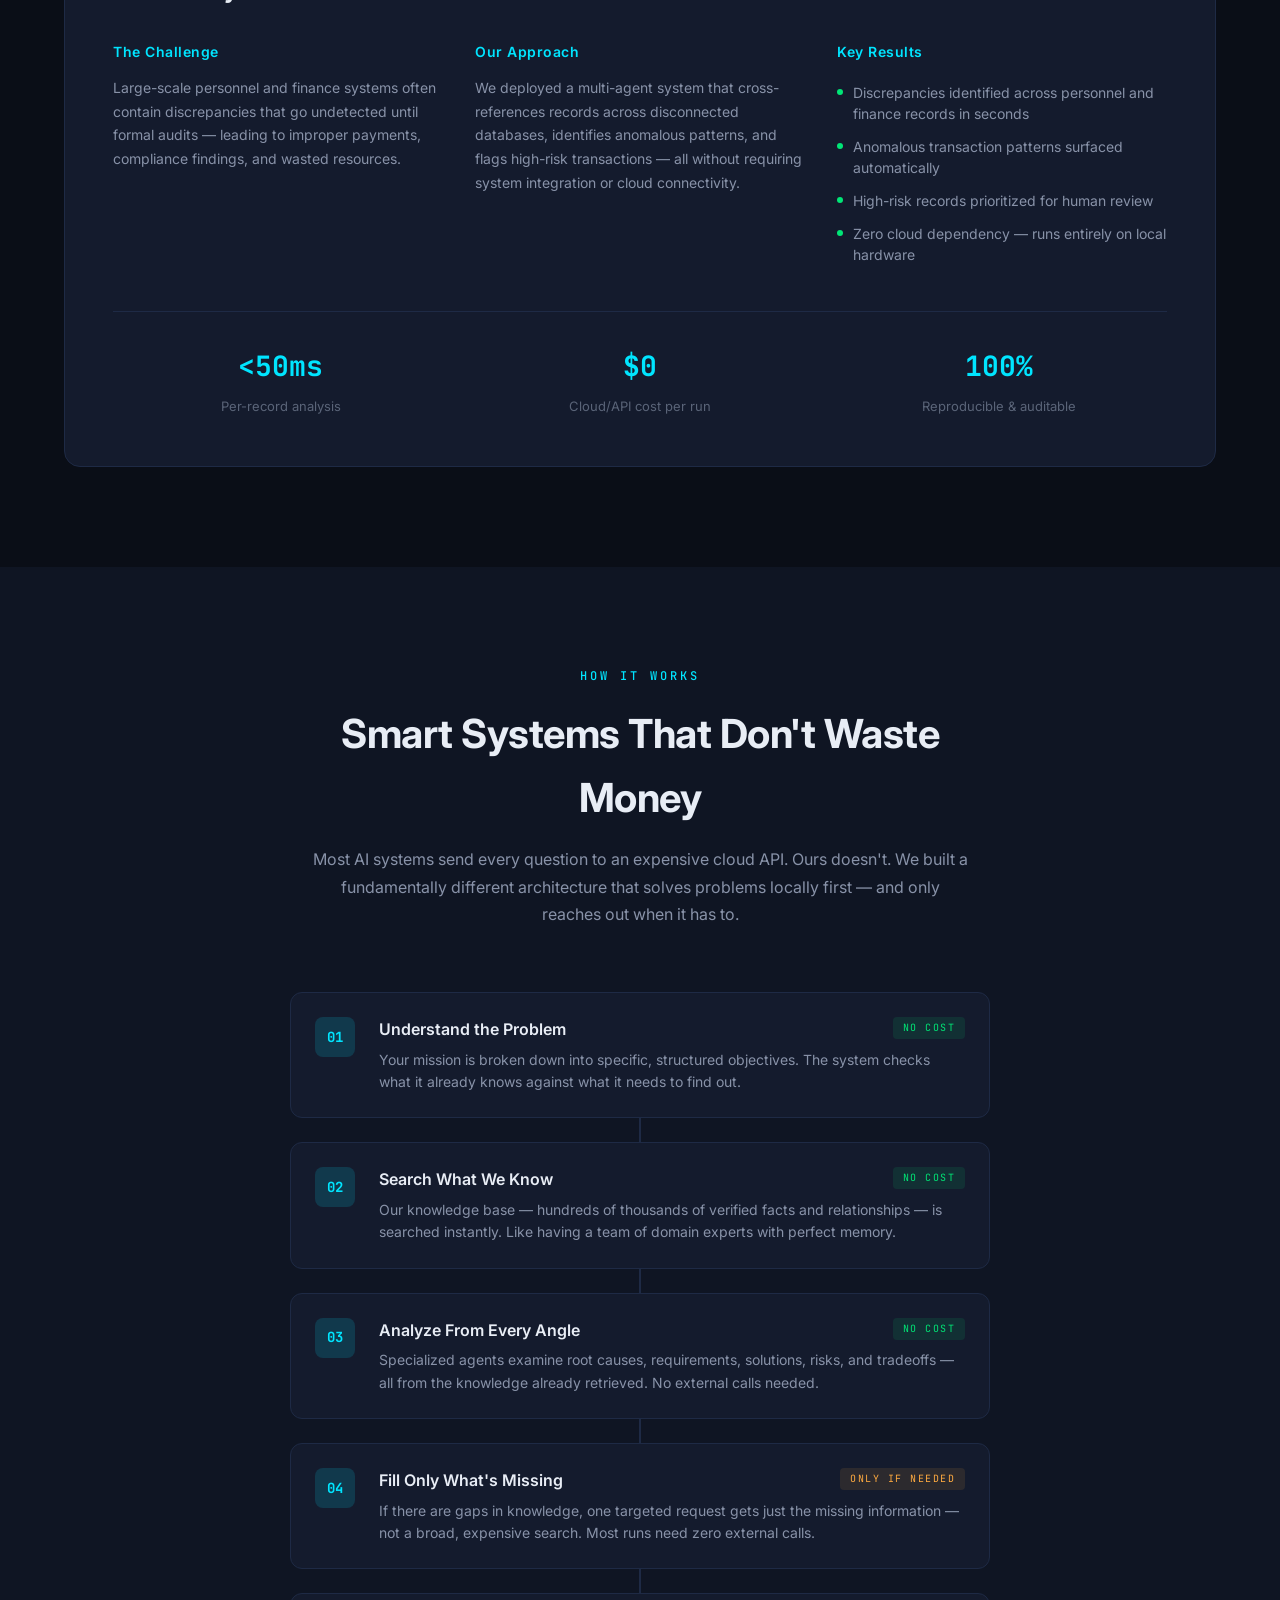
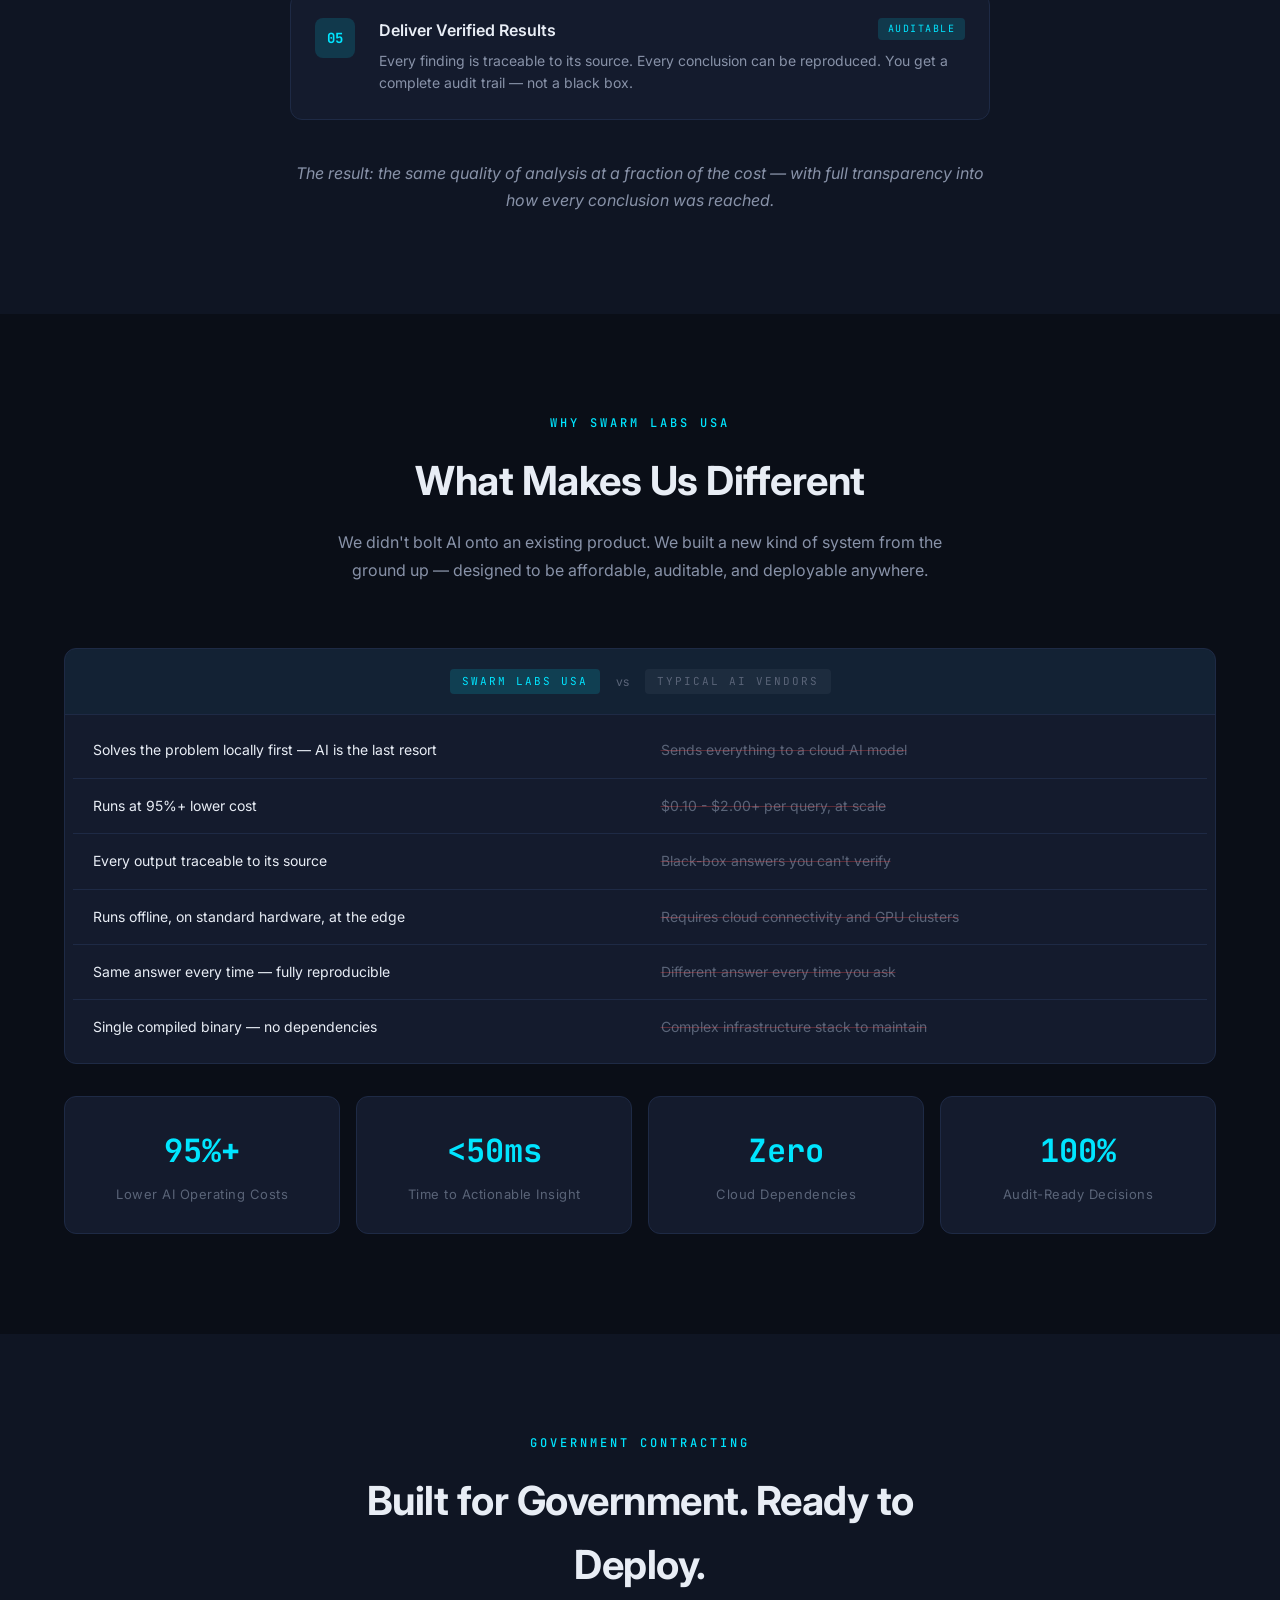
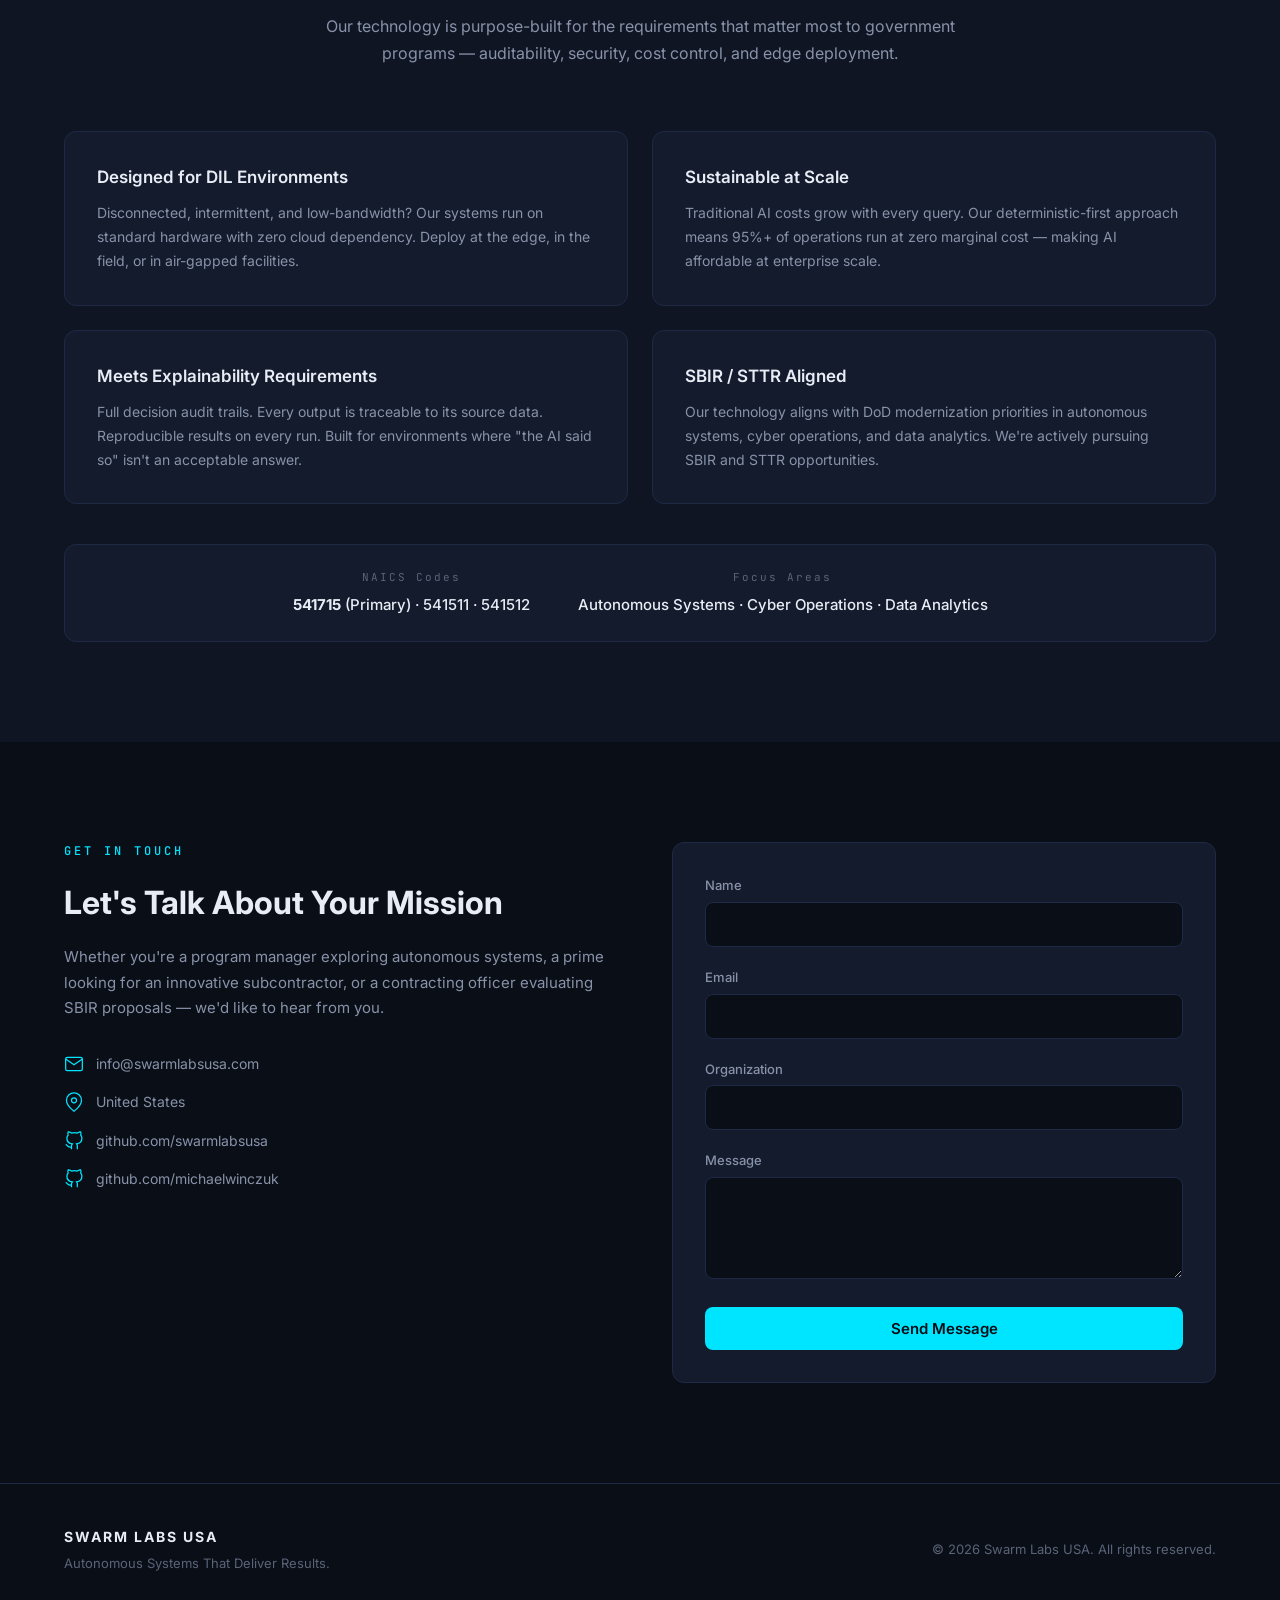
==== commit 79eeeba0: "Add Swarm Labs USA GitHub org link alongside personal GitHub Co-Authored-By: Claude Opus 4.6 (1M con" ====
--- a/index.html
+++ b/index.html
@@ -47,6 +47,7 @@
         ],
         "naics": "541715",
         "sameAs": [
+            "https://github.com/swarmlabsusa",
             "https://github.com/michaelwinczuk"
         ]
     }
@@ -573,6 +574,12 @@
                             <svg viewBox="0 0 24 24" fill="none" stroke="currentColor" stroke-width="1.5" width="20" height="20">
                                 <path d="M9 19c-5 1.5-5-2.5-7-3m14 6v-3.87a3.37 3.37 0 00-.94-2.61c3.14-.35 6.44-1.54 6.44-7A5.44 5.44 0 0020 4.77 5.07 5.07 0 0019.91 1S18.73.65 16 2.48a13.38 13.38 0 00-7 0C6.27.65 5.09 1 5.09 1A5.07 5.07 0 005 4.77a5.44 5.44 0 00-1.5 3.78c0 5.42 3.3 6.61 6.44 7A3.37 3.37 0 009 18.13V22"/>
                             </svg>
+                            <a href="https://github.com/swarmlabsusa" target="_blank" rel="noopener">github.com/swarmlabsusa</a>
+                        </div>
+                        <div class="contact-item">
+                            <svg viewBox="0 0 24 24" fill="none" stroke="currentColor" stroke-width="1.5" width="20" height="20">
+                                <path d="M9 19c-5 1.5-5-2.5-7-3m14 6v-3.87a3.37 3.37 0 00-.94-2.61c3.14-.35 6.44-1.54 6.44-7A5.44 5.44 0 0020 4.77 5.07 5.07 0 0019.91 1S18.73.65 16 2.48a13.38 13.38 0 00-7 0C6.27.65 5.09 1 5.09 1A5.07 5.07 0 005 4.77a5.44 5.44 0 00-1.5 3.78c0 5.42 3.3 6.61 6.44 7A3.37 3.37 0 009 18.13V22"/>
+                            </svg>
                             <a href="https://github.com/michaelwinczuk" target="_blank" rel="noopener">github.com/michaelwinczuk</a>
                         </div>
                     </div>
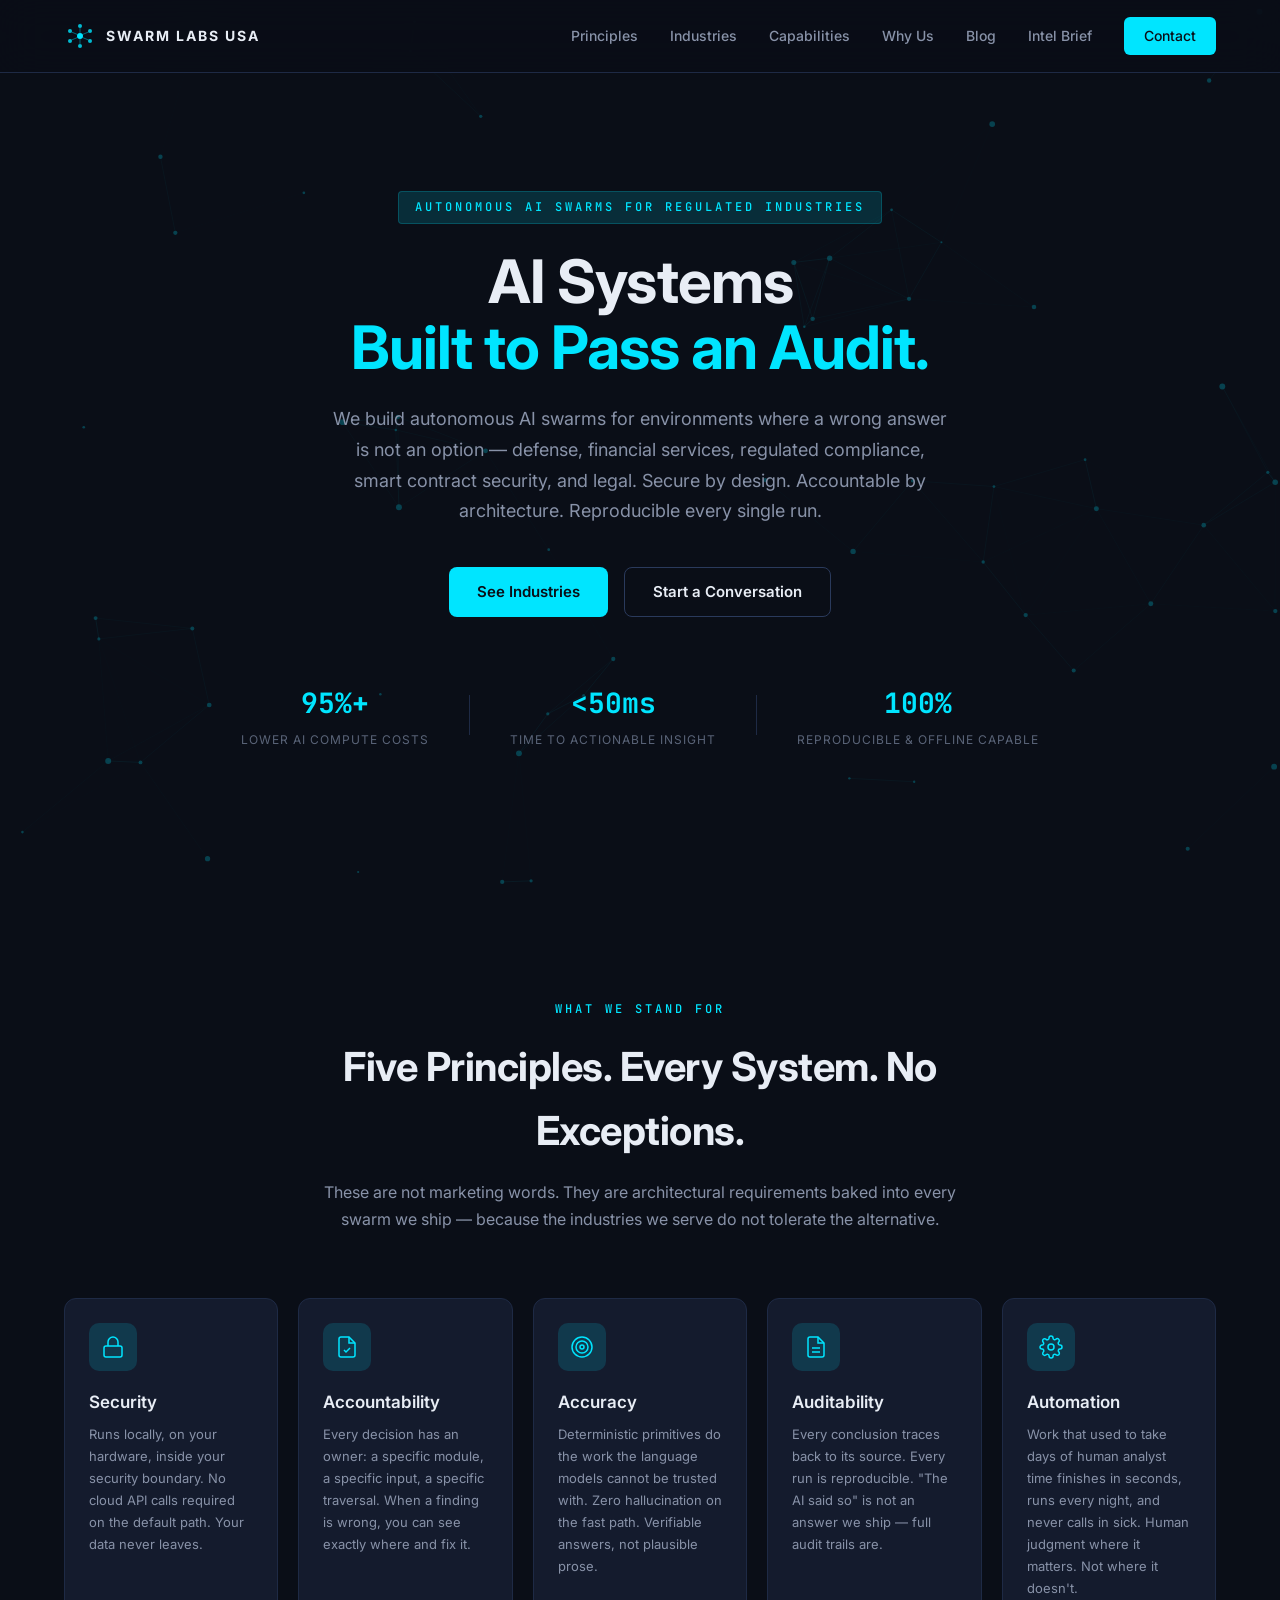
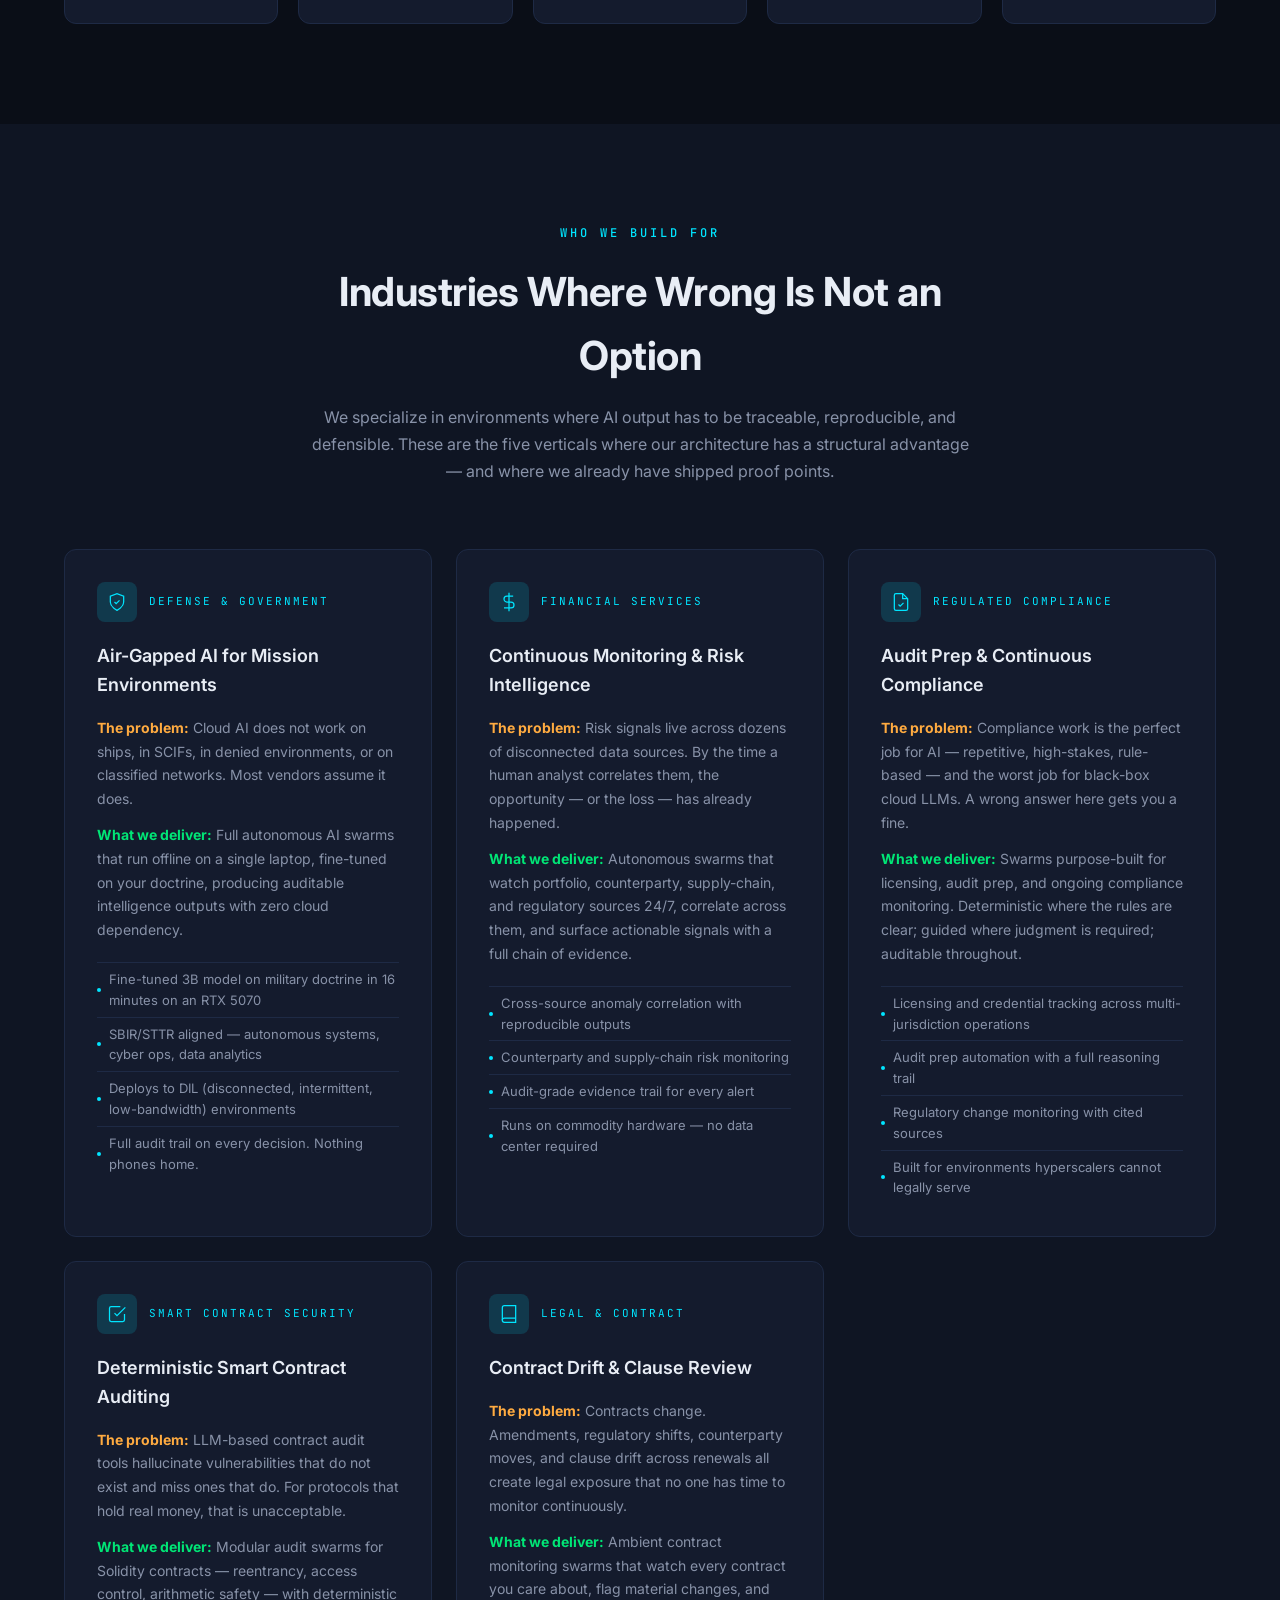
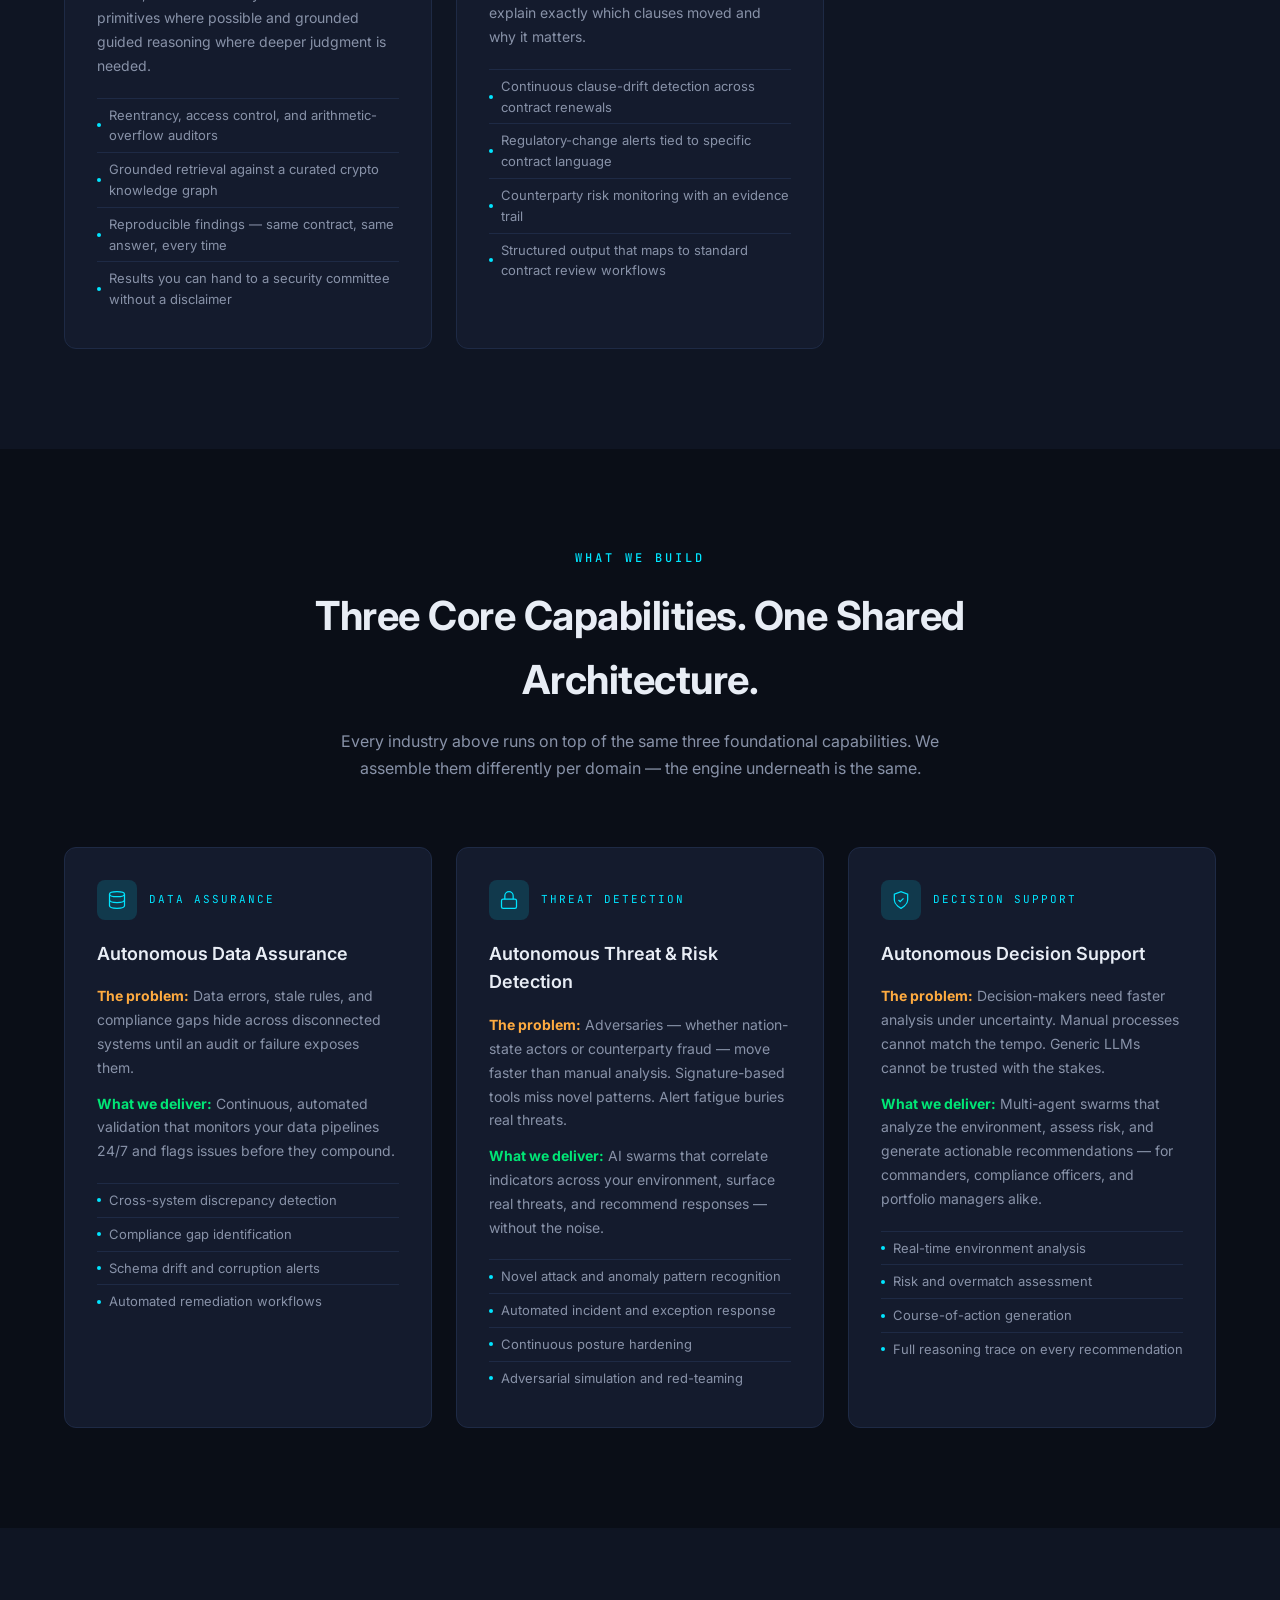
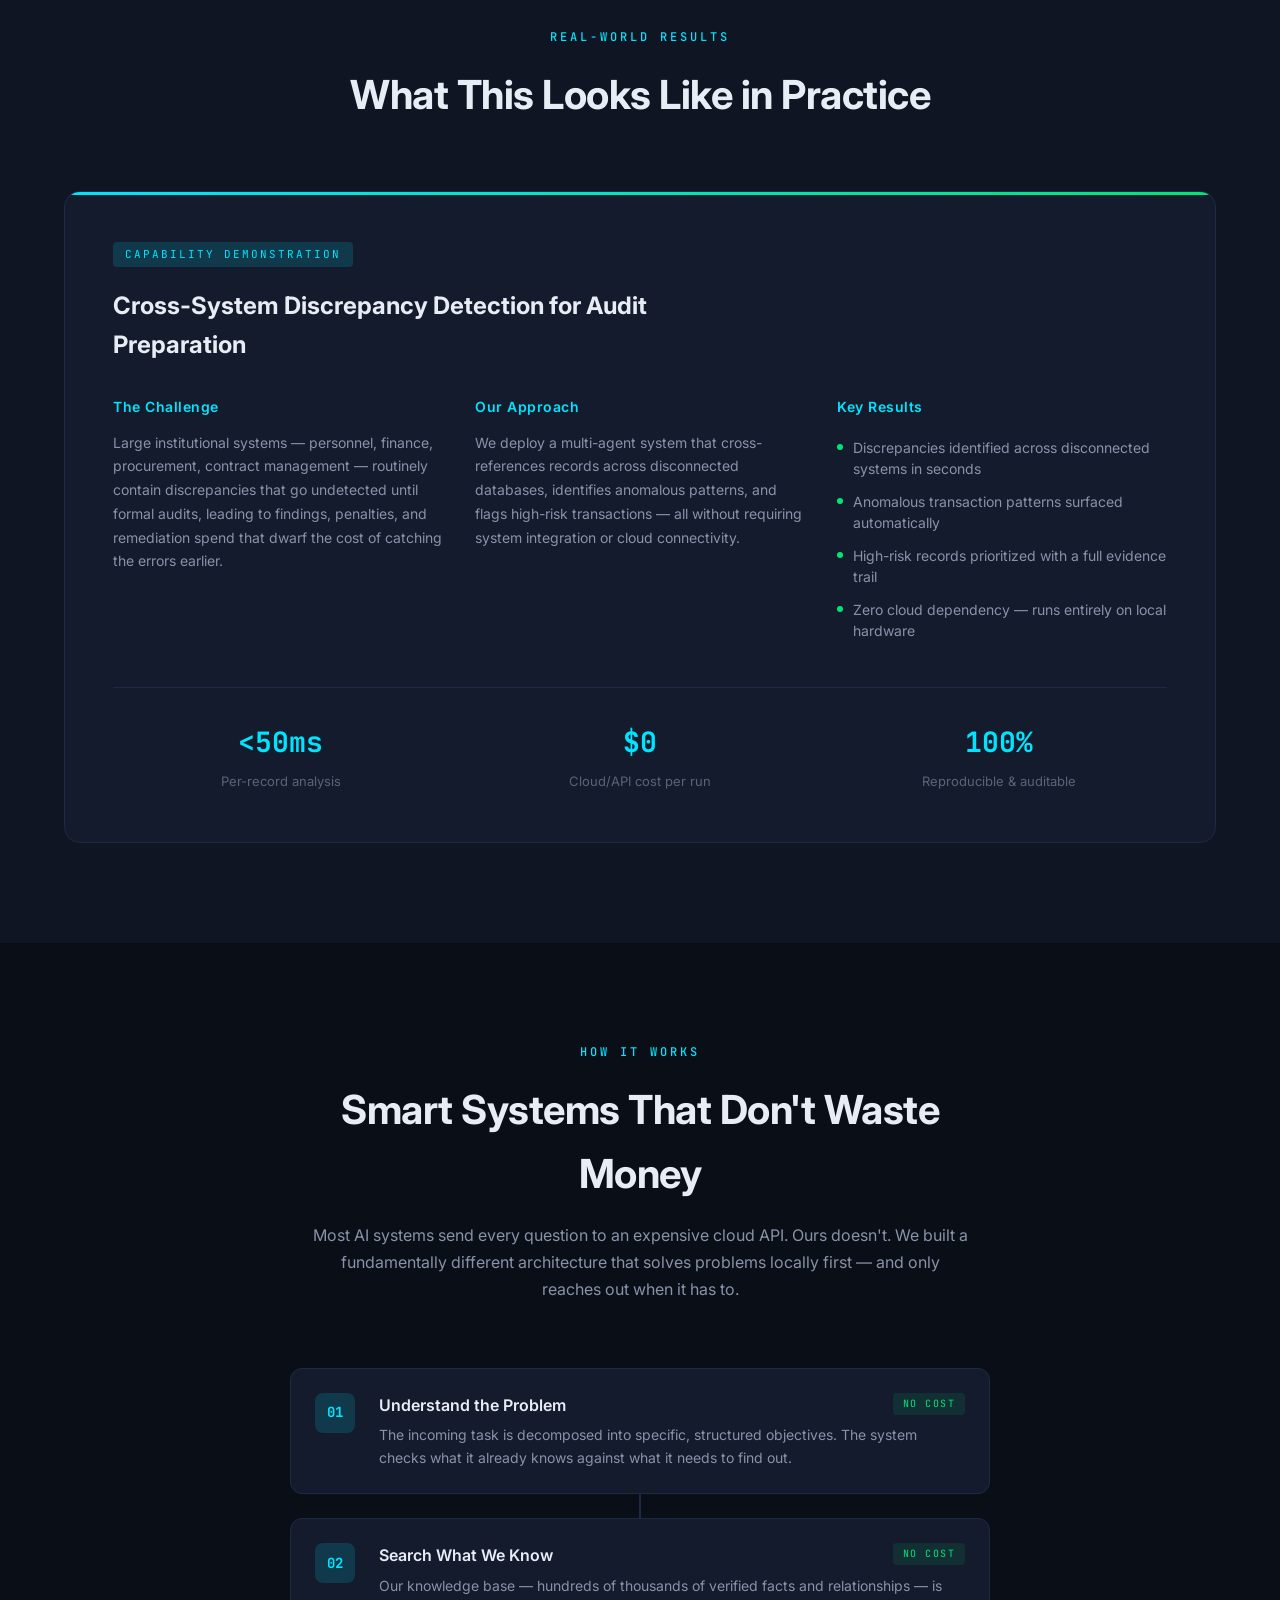
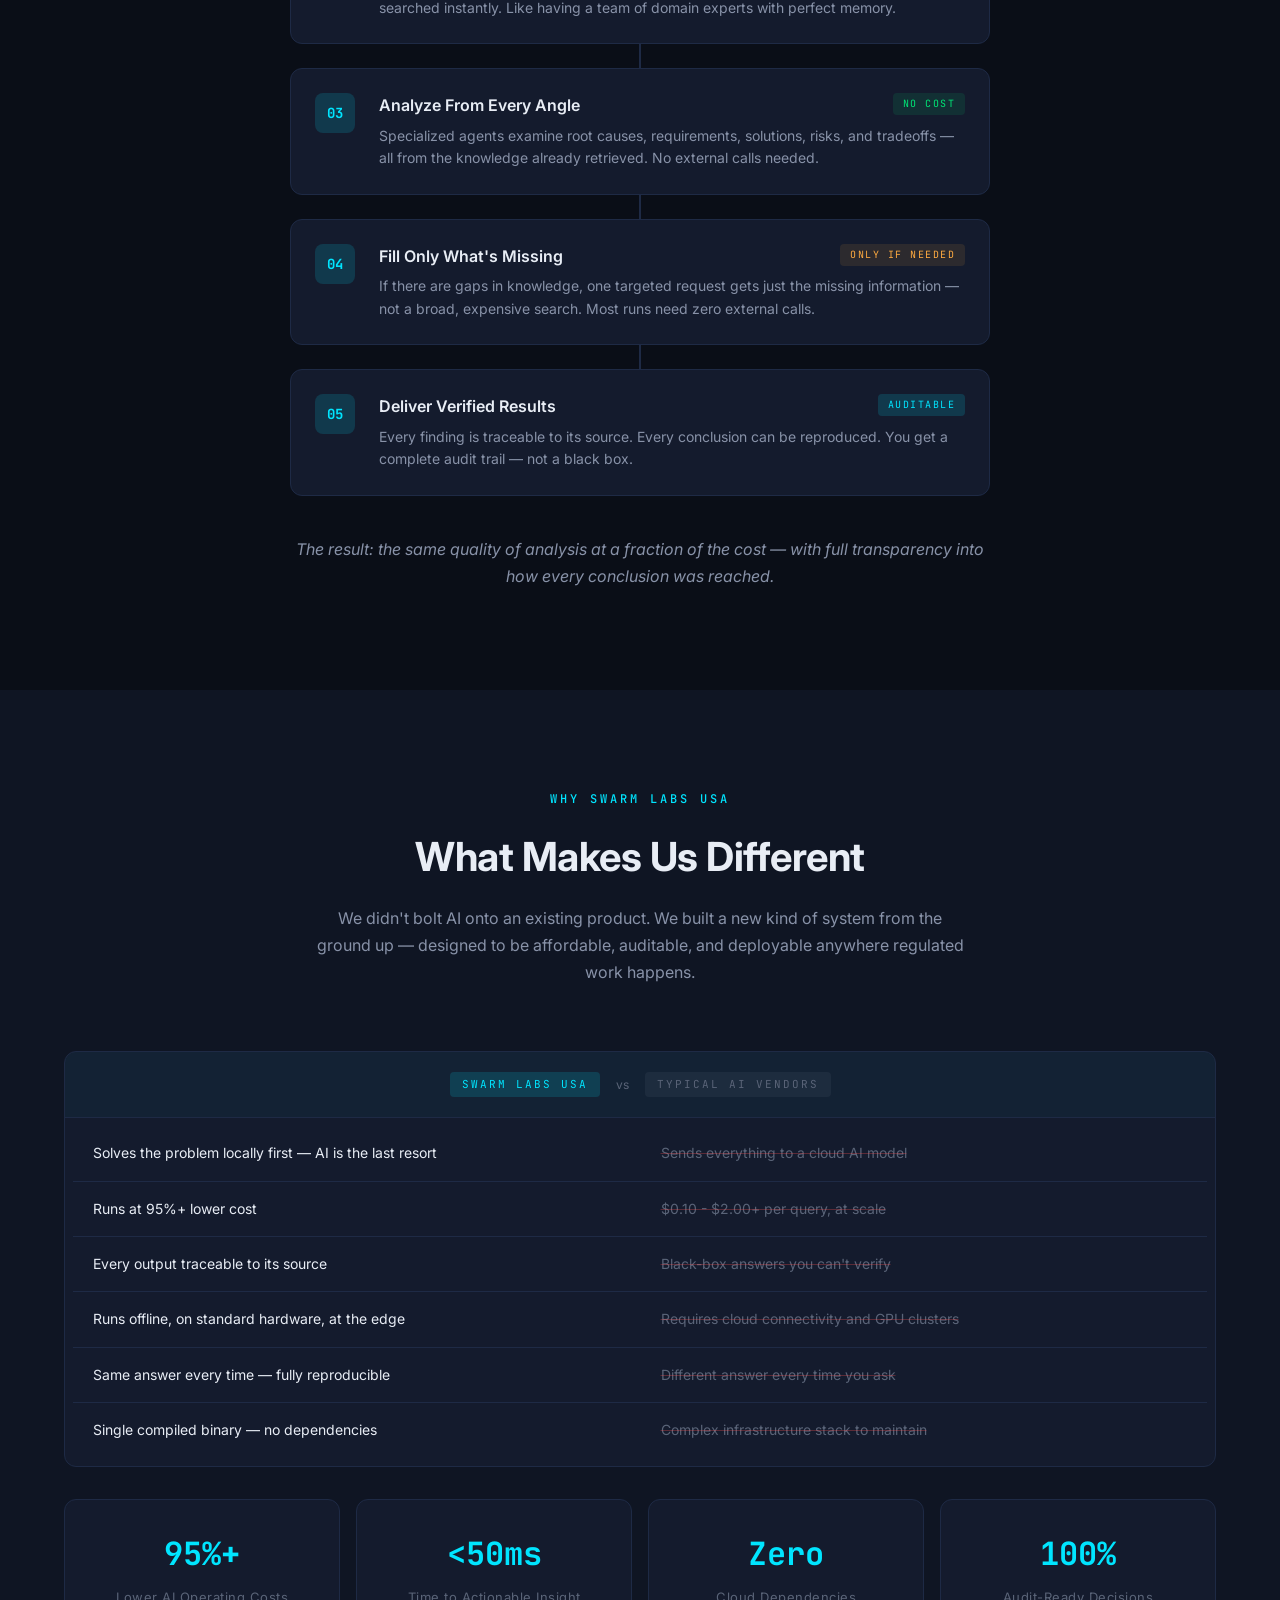
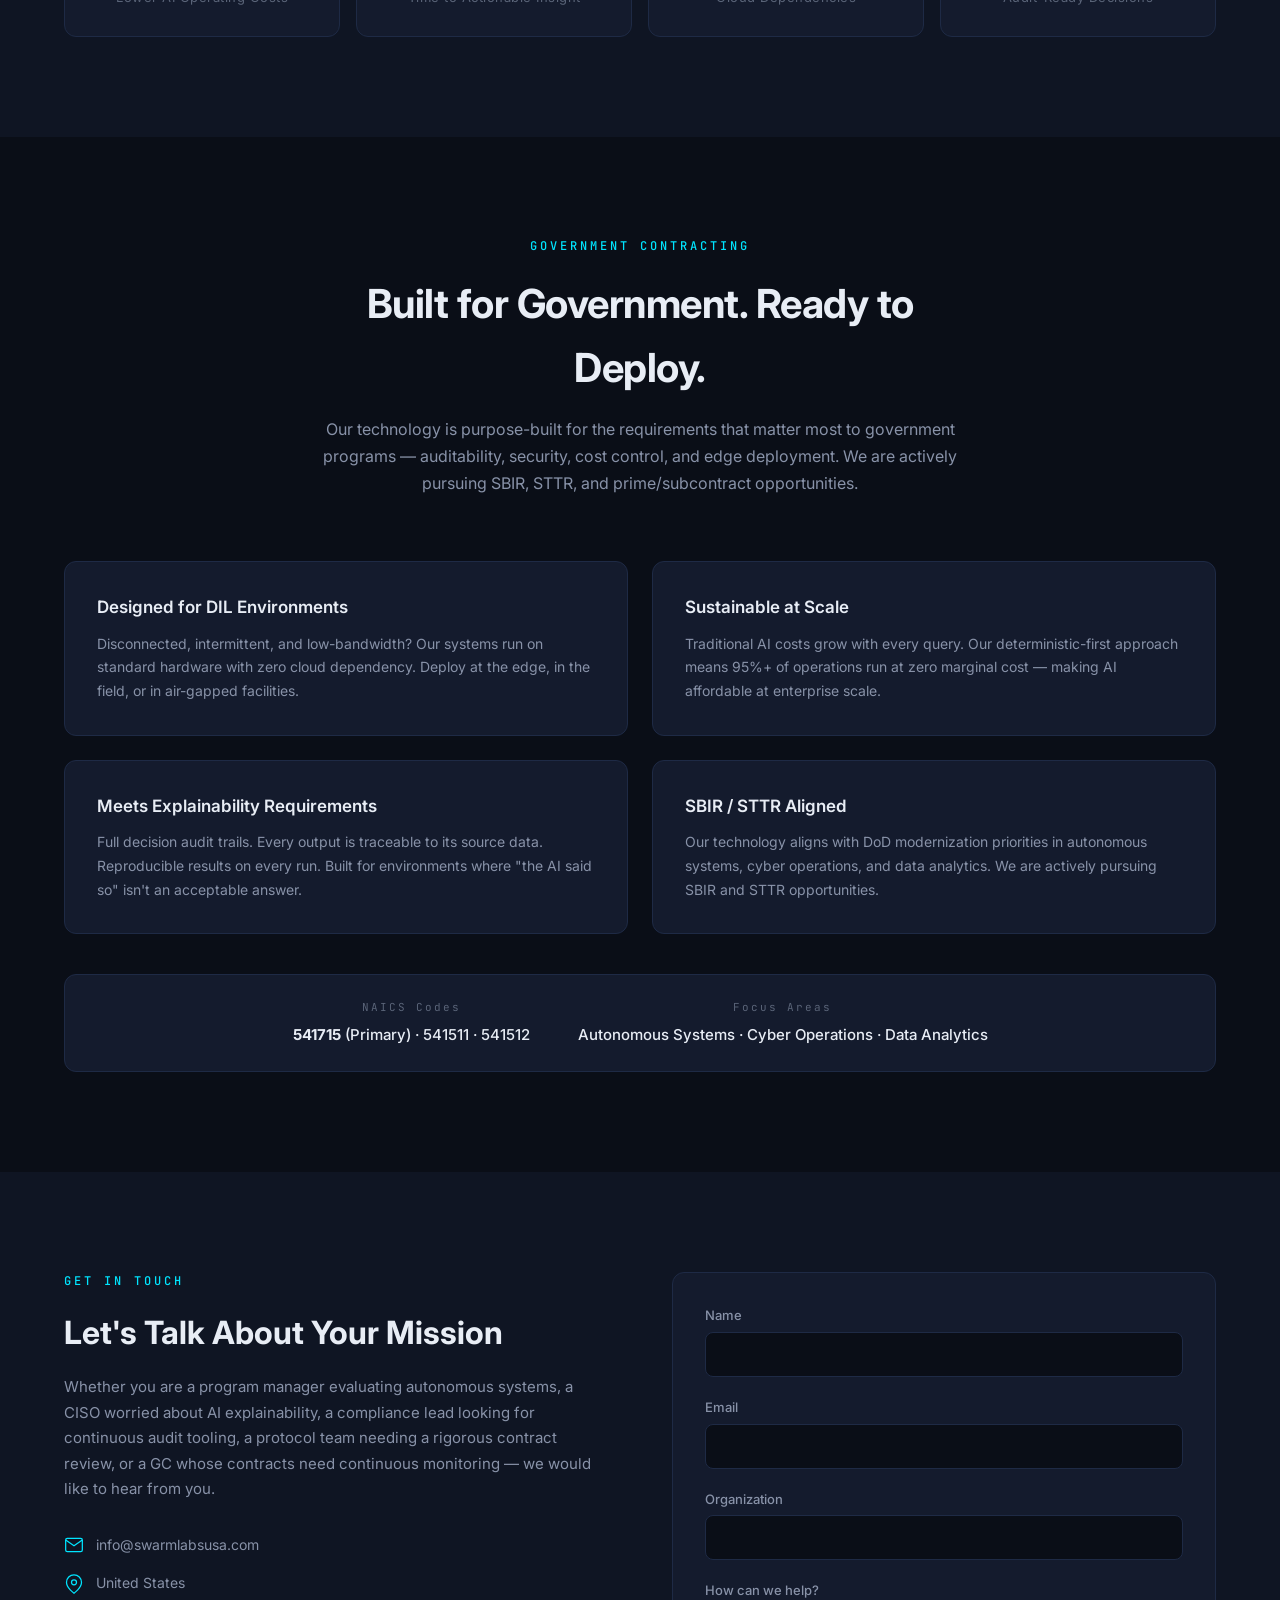
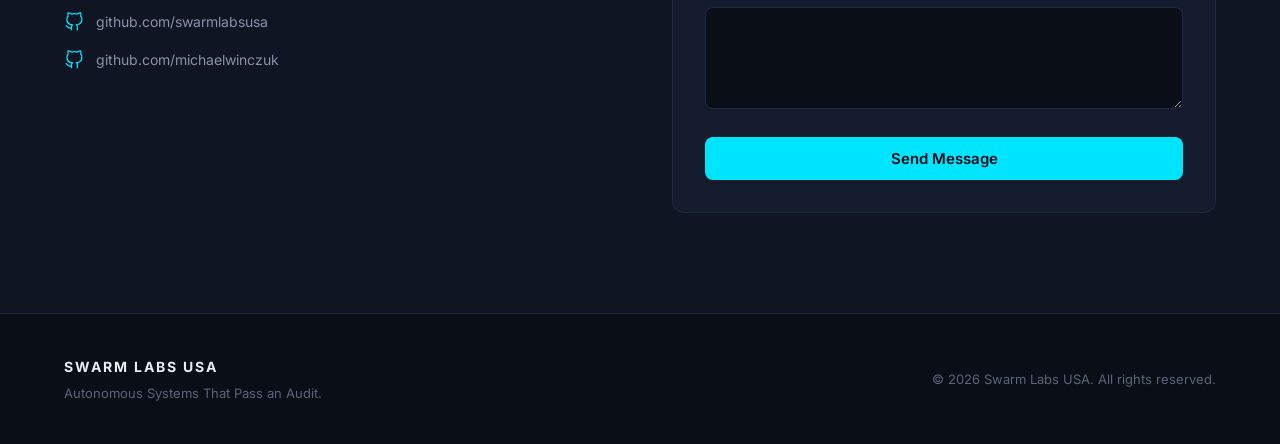
==== commit 3aeec268: "Reposition homepage around five principles and five industries New hero frames the pitch as "AI syst" ====
--- a/index.html
+++ b/index.html
@@ -3,25 +3,25 @@
 <head>
     <meta charset="UTF-8">
     <meta name="viewport" content="width=device-width, initial-scale=1.0">
-    <title>Swarm Labs USA — Autonomous AI Systems for Government & Defense</title>
-    <meta name="description" content="Swarm Labs USA builds autonomous AI systems that detect data errors, improper payments, and operational risks in real time. Edge-deployable, air-gap capable, fully auditable. SBIR/STTR aligned for DoD modernization.">
-    <meta name="keywords" content="autonomous AI, government AI, defense AI, SBIR, STTR, air-gapped AI, edge deployment, data integrity, cyber defense, military decision support, DoD modernization, autonomous systems, improper payment detection">
+    <title>Swarm Labs USA — Autonomous AI Systems Built to Pass an Audit</title>
+    <meta name="description" content="Swarm Labs USA builds autonomous AI systems for regulated industries — defense, financial services, compliance, smart contract security, and legal. Secure, accountable, accurate, auditable, and automated. Edge-deployable. Fully reproducible.">
+    <meta name="keywords" content="autonomous AI, audit AI, compliance AI, financial services AI, smart contract audit, legal AI, government AI, defense AI, SBIR, STTR, air-gapped AI, edge deployment, explainable AI, auditable AI, reproducible AI">
     <meta name="author" content="Swarm Labs USA">
     <meta name="robots" content="index, follow">
     <link rel="canonical" href="https://swarmlabsusa.com/">
 
-    <!-- Open Graph (Facebook, LinkedIn, Government Portals) -->
+    <!-- Open Graph -->
     <meta property="og:type" content="website">
-    <meta property="og:title" content="Swarm Labs USA — Autonomous AI Systems for Government & Defense">
-    <meta property="og:description" content="Autonomous systems that detect data errors, improper payments, and operational risks in real time. Edge-deployable. Air-gap capable. Fully auditable. SBIR/STTR aligned.">
+    <meta property="og:title" content="Swarm Labs USA — AI Systems Built to Pass an Audit">
+    <meta property="og:description" content="Autonomous AI swarms for regulated industries — secure, accountable, accurate, auditable, automated. Defense, finance, compliance, smart contract, legal.">
     <meta property="og:url" content="https://swarmlabsusa.com/">
     <meta property="og:site_name" content="Swarm Labs USA">
     <meta property="og:locale" content="en_US">
 
     <!-- Twitter Card -->
     <meta name="twitter:card" content="summary">
-    <meta name="twitter:title" content="Swarm Labs USA — Autonomous AI for Government">
-    <meta name="twitter:description" content="Autonomous AI systems for data integrity, cyber defense, and military decision support. Edge-deployable. Air-gap capable. SBIR aligned.">
+    <meta name="twitter:title" content="Swarm Labs USA — AI Built to Pass an Audit">
+    <meta name="twitter:description" content="Autonomous AI swarms for regulated industries. Secure, accountable, accurate, auditable, automated.">
 
     <!-- Schema.org Structured Data — Organization -->
     <script type="application/ld+json">
@@ -30,17 +30,22 @@
         "@type": "Organization",
         "name": "Swarm Labs USA",
         "url": "https://swarmlabsusa.com",
-        "description": "Swarm Labs USA builds autonomous AI systems for government and defense that detect data errors, improper payments, and operational risks in real time. Edge-deployable, air-gap capable, fully auditable.",
+        "description": "Swarm Labs USA builds autonomous AI systems for regulated industries — defense, financial services, compliance, smart contract security, and legal. Secure, accountable, accurate, auditable, and automated.",
         "email": "info@swarmlabsusa.com",
         "foundingDate": "2026",
         "areaServed": "US",
         "knowsAbout": [
             "Autonomous AI Systems",
-            "Government AI Solutions",
+            "Multi-Agent Swarms",
+            "Regulated Industry AI",
+            "Financial Services AI",
+            "Compliance Monitoring",
+            "Smart Contract Security",
+            "Legal and Contract Review",
             "Defense Technology",
-            "Data Integrity Monitoring",
+            "Data Integrity",
             "Cyber Defense",
-            "Military Decision Support",
+            "Explainable AI",
             "Edge Computing",
             "Air-Gapped Systems",
             "SBIR/STTR Research"
@@ -53,23 +58,18 @@
     }
     </script>
 
-    <!-- Schema.org Structured Data — WebSite (enables sitelinks in search) -->
+    <!-- Schema.org — WebSite -->
     <script type="application/ld+json">
     {
         "@context": "https://schema.org",
         "@type": "WebSite",
         "name": "Swarm Labs USA",
         "url": "https://swarmlabsusa.com",
-        "description": "Autonomous AI systems for government data integrity, cyber defense, and military decision support.",
-        "potentialAction": {
-            "@type": "SearchAction",
-            "target": "https://swarmlabsusa.com/#{search_term_string}",
-            "query-input": "required name=search_term_string"
-        }
+        "description": "Autonomous AI systems for regulated industries — secure, accountable, accurate, auditable, automated."
     }
     </script>
 
-    <!-- Schema.org Structured Data — Product/Service offerings -->
+    <!-- Schema.org — Services -->
     <script type="application/ld+json">
     {
         "@context": "https://schema.org",
@@ -80,16 +80,16 @@
                 "@type": "Service",
                 "position": 1,
                 "name": "Autonomous Data Assurance",
-                "description": "Continuous automated validation that monitors data pipelines 24/7, detecting cross-system discrepancies, compliance gaps, and schema drift in disconnected environments.",
+                "description": "Continuous automated validation that monitors data pipelines 24/7, detecting cross-system discrepancies, compliance gaps, and schema drift — with a full audit trail behind every finding.",
                 "provider": {"@type": "Organization", "name": "Swarm Labs USA"},
                 "areaServed": "US",
-                "serviceType": "Data Integrity Monitoring"
+                "serviceType": "Data Integrity and Compliance Monitoring"
             },
             {
                 "@type": "Service",
                 "position": 2,
                 "name": "Autonomous Threat Detection",
-                "description": "AI agents that correlate threat indicators across environments, surface real threats, and recommend responses without alert fatigue. Includes novel attack pattern recognition and automated incident response.",
+                "description": "AI swarms that correlate threat indicators across environments, surface real threats, and recommend responses without alert fatigue. Deterministic, explainable, auditable.",
                 "provider": {"@type": "Organization", "name": "Swarm Labs USA"},
                 "areaServed": "US",
                 "serviceType": "Cyber Defense"
@@ -98,16 +98,34 @@
                 "@type": "Service",
                 "position": 3,
                 "name": "Autonomous Decision Support",
-                "description": "Multi-agent systems that analyze the operational environment, assess threats, and generate actionable recommendations for military commanders in real time.",
+                "description": "Multi-agent systems that analyze complex environments, assess risk, and generate actionable recommendations in real time — for commanders, compliance officers, and portfolio managers.",
                 "provider": {"@type": "Organization", "name": "Swarm Labs USA"},
                 "areaServed": "US",
-                "serviceType": "Military Decision Support"
+                "serviceType": "Decision Support"
+            },
+            {
+                "@type": "Service",
+                "position": 4,
+                "name": "Smart Contract Auditing",
+                "description": "Deterministic audit agents for Solidity contracts — reentrancy, access control, arithmetic safety. Reproducible findings, not LLM guesses.",
+                "provider": {"@type": "Organization", "name": "Swarm Labs USA"},
+                "areaServed": "US",
+                "serviceType": "Smart Contract Security"
+            },
+            {
+                "@type": "Service",
+                "position": 5,
+                "name": "Domain-Specialized Model Training",
+                "description": "Fine-tune language models on your doctrine, policy, or domain corpus using QLoRA. Sixteen-minute training runs on a single laptop. Zero cloud cost.",
+                "provider": {"@type": "Organization", "name": "Swarm Labs USA"},
+                "areaServed": "US",
+                "serviceType": "Custom AI Model Development"
             }
         ]
     }
     </script>
 
-    <!-- Schema.org Structured Data — Government Contracting -->
+    <!-- Schema.org — Government Contracting (retained for SBIR discovery) -->
     <script type="application/ld+json">
     {
         "@context": "https://schema.org",
@@ -119,10 +137,7 @@
             "name": "Swarm Labs USA",
             "naics": "541715"
         },
-        "areaServed": {
-            "@type": "Country",
-            "name": "United States"
-        },
+        "areaServed": {"@type": "Country", "name": "United States"},
         "serviceType": "Defense Technology Research and Development"
     }
     </script>
@@ -156,9 +171,9 @@
                 <span>SWARM LABS USA</span>
             </a>
             <div class="nav-links">
-                <a href="#outcomes">What We Do</a>
-                <a href="#solutions">Solutions</a>
-                <a href="#case-study">Results</a>
+                <a href="#pillars">Principles</a>
+                <a href="#industries">Industries</a>
+                <a href="#solutions">Capabilities</a>
                 <a href="#why-us">Why Us</a>
                 <a href="/blog.html">Blog</a>
                 <a href="/news.html">Intel Brief</a>
@@ -172,10 +187,12 @@
 
     <!-- Mobile Menu -->
     <div class="mobile-menu" id="mobileMenu">
-        <a href="#outcomes">What We Do</a>
-        <a href="#solutions">Solutions</a>
-        <a href="#case-study">Results</a>
+        <a href="#pillars">Principles</a>
+        <a href="#industries">Industries</a>
+        <a href="#solutions">Capabilities</a>
         <a href="#why-us">Why Us</a>
+        <a href="/blog.html">Blog</a>
+        <a href="/news.html">Intel Brief</a>
         <a href="#contact">Contact</a>
     </div>
 
@@ -183,11 +200,11 @@
     <section class="hero">
         <canvas id="heroCanvas"></canvas>
         <div class="hero-content">
-            <div class="hero-badge">AUTONOMOUS AI SYSTEMS FOR GOVERNMENT</div>
-            <h1>We Find Costly Problems<br><span class="accent">Before They Find You.</span></h1>
-            <p class="hero-sub">Autonomous systems that detect data errors, improper payments, and operational risks in real time — even in air-gapped environments. No cloud required. Fully auditable.</p>
+            <div class="hero-badge">AUTONOMOUS AI SWARMS FOR REGULATED INDUSTRIES</div>
+            <h1>AI Systems<br><span class="accent">Built to Pass an Audit.</span></h1>
+            <p class="hero-sub">We build autonomous AI swarms for environments where a wrong answer is not an option — defense, financial services, regulated compliance, smart contract security, and legal. Secure by design. Accountable by architecture. Reproducible every single run.</p>
             <div class="hero-actions">
-                <a href="#solutions" class="btn btn-primary">See Our Solutions</a>
+                <a href="#industries" class="btn btn-primary">See Industries</a>
                 <a href="#contact" class="btn btn-outline">Start a Conversation</a>
             </div>
             <div class="hero-stats">
@@ -203,29 +220,30 @@
                 <div class="stat-divider"></div>
                 <div class="stat">
                     <span class="stat-value">100%</span>
-                    <span class="stat-label">Offline Capable</span>
-                </div>
-            </div>
-        </div>
-    </section>
-
-    <!-- What This Means -->
-    <section class="section" id="outcomes">
+                    <span class="stat-label">Reproducible & Offline Capable</span>
+                </div>
+            </div>
+        </div>
+    </section>
+
+    <!-- Pillars -->
+    <section class="section" id="pillars">
         <div class="container">
             <div class="section-header">
-                <span class="section-tag">WHAT THIS MEANS FOR YOU</span>
-                <h2>Expensive Problems Caught Early</h2>
-                <p>Our autonomous systems work around the clock to find the issues that cost you money, time, and mission readiness.</p>
-            </div>
-            <div class="outcomes-grid">
+                <span class="section-tag">WHAT WE STAND FOR</span>
+                <h2>Five Principles. Every System. No Exceptions.</h2>
+                <p>These are not marketing words. They are architectural requirements baked into every swarm we ship — because the industries we serve do not tolerate the alternative.</p>
+            </div>
+            <div class="pillar-grid">
                 <div class="outcome-card">
                     <div class="outcome-icon">
                         <svg viewBox="0 0 24 24" fill="none" stroke="currentColor" stroke-width="1.5">
-                            <path d="M12 1v22M17 5H9.5a3.5 3.5 0 000 7h5a3.5 3.5 0 010 7H6"/>
+                            <rect x="3" y="11" width="18" height="11" rx="2"/>
+                            <path d="M7 11V7a5 5 0 0110 0v4"/>
                         </svg>
                     </div>
-                    <h3>Find Improper Payments Before Audits</h3>
-                    <p>Automatically cross-reference personnel, finance, and procurement systems to flag discrepancies — before they become audit findings.</p>
+                    <h3>Security</h3>
+                    <p>Runs locally, on your hardware, inside your security boundary. No cloud API calls required on the default path. Your data never leaves.</p>
                 </div>
                 <div class="outcome-card">
                     <div class="outcome-icon">
@@ -235,41 +253,173 @@
                             <path d="M9 15l2 2 4-4"/>
                         </svg>
                     </div>
-                    <h3>Detect Data Errors Across Disconnected Systems</h3>
-                    <p>Identify drift, corruption, and inconsistencies across systems that don't talk to each other — without requiring network connectivity between them.</p>
+                    <h3>Accountability</h3>
+                    <p>Every decision has an owner: a specific module, a specific input, a specific traversal. When a finding is wrong, you can see exactly where and fix it.</p>
                 </div>
                 <div class="outcome-card">
                     <div class="outcome-icon">
                         <svg viewBox="0 0 24 24" fill="none" stroke="currentColor" stroke-width="1.5">
-                            <path d="M12 22s8-4 8-10V5l-8-3-8 3v7c0 6 8 10 8 10z"/>
-                            <path d="M12 8v4M12 16h.01"/>
+                            <circle cx="12" cy="12" r="10"/>
+                            <circle cx="12" cy="12" r="6"/>
+                            <circle cx="12" cy="12" r="2"/>
                         </svg>
                     </div>
-                    <h3>Identify Threat Patterns Faster Than Manual Analysis</h3>
-                    <p>Correlate threat indicators across multiple data sources simultaneously. What takes analysts hours, our systems do in milliseconds.</p>
+                    <h3>Accuracy</h3>
+                    <p>Deterministic primitives do the work the language models cannot be trusted with. Zero hallucination on the fast path. Verifiable answers, not plausible prose.</p>
                 </div>
                 <div class="outcome-card">
                     <div class="outcome-icon">
                         <svg viewBox="0 0 24 24" fill="none" stroke="currentColor" stroke-width="1.5">
-                            <rect x="2" y="3" width="20" height="14" rx="2" ry="2"/>
-                            <line x1="2" y1="10" x2="22" y2="10"/>
-                            <path d="M12 17v4M8 21h8"/>
+                            <path d="M14 2H6a2 2 0 00-2 2v16a2 2 0 002 2h12a2 2 0 002-2V8z"/>
+                            <polyline points="14 2 14 8 20 8"/>
+                            <line x1="16" y1="13" x2="8" y2="13"/>
+                            <line x1="16" y1="17" x2="8" y2="17"/>
                         </svg>
                     </div>
-                    <h3>Operate Without Cloud Dependencies or High Compute Costs</h3>
-                    <p>Runs on standard hardware at the edge. No GPU clusters, no cloud API bills, no internet connection required. Deploy anywhere.</p>
-                </div>
-            </div>
-        </div>
-    </section>
-
-    <!-- Solutions -->
-    <section class="section section-dark" id="solutions">
+                    <h3>Auditability</h3>
+                    <p>Every conclusion traces back to its source. Every run is reproducible. &quot;The AI said so&quot; is not an answer we ship — full audit trails are.</p>
+                </div>
+                <div class="outcome-card">
+                    <div class="outcome-icon">
+                        <svg viewBox="0 0 24 24" fill="none" stroke="currentColor" stroke-width="1.5">
+                            <circle cx="12" cy="12" r="3"/>
+                            <path d="M19.4 15a1.65 1.65 0 00.33 1.82l.06.06a2 2 0 010 2.83 2 2 0 01-2.83 0l-.06-.06a1.65 1.65 0 00-1.82-.33 1.65 1.65 0 00-1 1.51V21a2 2 0 01-2 2 2 2 0 01-2-2v-.09A1.65 1.65 0 009 19.4a1.65 1.65 0 00-1.82.33l-.06.06a2 2 0 01-2.83 0 2 2 0 010-2.83l.06-.06a1.65 1.65 0 00.33-1.82 1.65 1.65 0 00-1.51-1H3a2 2 0 01-2-2 2 2 0 012-2h.09A1.65 1.65 0 004.6 9a1.65 1.65 0 00-.33-1.82l-.06-.06a2 2 0 010-2.83 2 2 0 012.83 0l.06.06a1.65 1.65 0 001.82.33H9a1.65 1.65 0 001-1.51V3a2 2 0 012-2 2 2 0 012 2v.09a1.65 1.65 0 001 1.51 1.65 1.65 0 001.82-.33l.06-.06a2 2 0 012.83 0 2 2 0 010 2.83l-.06.06a1.65 1.65 0 00-.33 1.82V9a1.65 1.65 0 001.51 1H21a2 2 0 012 2 2 2 0 01-2 2h-.09a1.65 1.65 0 00-1.51 1z"/>
+                        </svg>
+                    </div>
+                    <h3>Automation</h3>
+                    <p>Work that used to take days of human analyst time finishes in seconds, runs every night, and never calls in sick. Human judgment where it matters. Not where it doesn&apos;t.</p>
+                </div>
+            </div>
+        </div>
+    </section>
+
+    <!-- Industries -->
+    <section class="section section-dark" id="industries">
         <div class="container">
             <div class="section-header">
-                <span class="section-tag">OUR SOLUTIONS</span>
-                <h2>What We Build</h2>
-                <p>Purpose-built autonomous systems for the problems that keep program managers up at night.</p>
+                <span class="section-tag">WHO WE BUILD FOR</span>
+                <h2>Industries Where Wrong Is Not an Option</h2>
+                <p>We specialize in environments where AI output has to be traceable, reproducible, and defensible. These are the five verticals where our architecture has a structural advantage — and where we already have shipped proof points.</p>
+            </div>
+            <div class="solutions-grid">
+
+                <div class="solution-card">
+                    <div class="solution-header">
+                        <div class="solution-icon">
+                            <svg viewBox="0 0 24 24" fill="none" stroke="currentColor" stroke-width="1.5">
+                                <path d="M12 22s8-4 8-10V5l-8-3-8 3v7c0 6 8 10 8 10z"/>
+                                <path d="M9 12l2 2 4-4"/>
+                            </svg>
+                        </div>
+                        <span class="solution-label">DEFENSE &amp; GOVERNMENT</span>
+                    </div>
+                    <h3>Air-Gapped AI for Mission Environments</h3>
+                    <p class="solution-problem"><strong>The problem:</strong> Cloud AI does not work on ships, in SCIFs, in denied environments, or on classified networks. Most vendors assume it does.</p>
+                    <p class="solution-answer"><strong>What we deliver:</strong> Full autonomous AI swarms that run offline on a single laptop, fine-tuned on your doctrine, producing auditable intelligence outputs with zero cloud dependency.</p>
+                    <ul class="domain-features">
+                        <li>Fine-tuned 3B model on military doctrine in 16 minutes on an RTX 5070</li>
+                        <li>SBIR/STTR aligned — autonomous systems, cyber ops, data analytics</li>
+                        <li>Deploys to DIL (disconnected, intermittent, low-bandwidth) environments</li>
+                        <li>Full audit trail on every decision. Nothing phones home.</li>
+                    </ul>
+                </div>
+
+                <div class="solution-card">
+                    <div class="solution-header">
+                        <div class="solution-icon">
+                            <svg viewBox="0 0 24 24" fill="none" stroke="currentColor" stroke-width="1.5">
+                                <line x1="12" y1="1" x2="12" y2="23"/>
+                                <path d="M17 5H9.5a3.5 3.5 0 000 7h5a3.5 3.5 0 010 7H6"/>
+                            </svg>
+                        </div>
+                        <span class="solution-label">FINANCIAL SERVICES</span>
+                    </div>
+                    <h3>Continuous Monitoring &amp; Risk Intelligence</h3>
+                    <p class="solution-problem"><strong>The problem:</strong> Risk signals live across dozens of disconnected data sources. By the time a human analyst correlates them, the opportunity — or the loss — has already happened.</p>
+                    <p class="solution-answer"><strong>What we deliver:</strong> Autonomous swarms that watch portfolio, counterparty, supply-chain, and regulatory sources 24/7, correlate across them, and surface actionable signals with a full chain of evidence.</p>
+                    <ul class="domain-features">
+                        <li>Cross-source anomaly correlation with reproducible outputs</li>
+                        <li>Counterparty and supply-chain risk monitoring</li>
+                        <li>Audit-grade evidence trail for every alert</li>
+                        <li>Runs on commodity hardware — no data center required</li>
+                    </ul>
+                </div>
+
+                <div class="solution-card">
+                    <div class="solution-header">
+                        <div class="solution-icon">
+                            <svg viewBox="0 0 24 24" fill="none" stroke="currentColor" stroke-width="1.5">
+                                <path d="M14 2H6a2 2 0 00-2 2v16a2 2 0 002 2h12a2 2 0 002-2V8z"/>
+                                <polyline points="14 2 14 8 20 8"/>
+                                <path d="M9 15l2 2 4-4"/>
+                            </svg>
+                        </div>
+                        <span class="solution-label">REGULATED COMPLIANCE</span>
+                    </div>
+                    <h3>Audit Prep &amp; Continuous Compliance</h3>
+                    <p class="solution-problem"><strong>The problem:</strong> Compliance work is the perfect job for AI — repetitive, high-stakes, rule-based — and the worst job for black-box cloud LLMs. A wrong answer here gets you a fine.</p>
+                    <p class="solution-answer"><strong>What we deliver:</strong> Swarms purpose-built for licensing, audit prep, and ongoing compliance monitoring. Deterministic where the rules are clear; guided where judgment is required; auditable throughout.</p>
+                    <ul class="domain-features">
+                        <li>Licensing and credential tracking across multi-jurisdiction operations</li>
+                        <li>Audit prep automation with a full reasoning trail</li>
+                        <li>Regulatory change monitoring with cited sources</li>
+                        <li>Built for environments hyperscalers cannot legally serve</li>
+                    </ul>
+                </div>
+
+                <div class="solution-card">
+                    <div class="solution-header">
+                        <div class="solution-icon">
+                            <svg viewBox="0 0 24 24" fill="none" stroke="currentColor" stroke-width="1.5">
+                                <path d="M9 11l3 3L22 4"/>
+                                <path d="M21 12v7a2 2 0 01-2 2H5a2 2 0 01-2-2V5a2 2 0 012-2h11"/>
+                            </svg>
+                        </div>
+                        <span class="solution-label">SMART CONTRACT SECURITY</span>
+                    </div>
+                    <h3>Deterministic Smart Contract Auditing</h3>
+                    <p class="solution-problem"><strong>The problem:</strong> LLM-based contract audit tools hallucinate vulnerabilities that do not exist and miss ones that do. For protocols that hold real money, that is unacceptable.</p>
+                    <p class="solution-answer"><strong>What we deliver:</strong> Modular audit swarms for Solidity contracts — reentrancy, access control, arithmetic safety — with deterministic primitives where possible and grounded guided reasoning where deeper judgment is needed.</p>
+                    <ul class="domain-features">
+                        <li>Reentrancy, access control, and arithmetic-overflow auditors</li>
+                        <li>Grounded retrieval against a curated crypto knowledge graph</li>
+                        <li>Reproducible findings — same contract, same answer, every time</li>
+                        <li>Results you can hand to a security committee without a disclaimer</li>
+                    </ul>
+                </div>
+
+                <div class="solution-card">
+                    <div class="solution-header">
+                        <div class="solution-icon">
+                            <svg viewBox="0 0 24 24" fill="none" stroke="currentColor" stroke-width="1.5">
+                                <path d="M4 19.5A2.5 2.5 0 016.5 17H20"/>
+                                <path d="M6.5 2H20v20H6.5A2.5 2.5 0 014 19.5v-15A2.5 2.5 0 016.5 2z"/>
+                            </svg>
+                        </div>
+                        <span class="solution-label">LEGAL &amp; CONTRACT</span>
+                    </div>
+                    <h3>Contract Drift &amp; Clause Review</h3>
+                    <p class="solution-problem"><strong>The problem:</strong> Contracts change. Amendments, regulatory shifts, counterparty moves, and clause drift across renewals all create legal exposure that no one has time to monitor continuously.</p>
+                    <p class="solution-answer"><strong>What we deliver:</strong> Ambient contract monitoring swarms that watch every contract you care about, flag material changes, and explain exactly which clauses moved and why it matters.</p>
+                    <ul class="domain-features">
+                        <li>Continuous clause-drift detection across contract renewals</li>
+                        <li>Regulatory-change alerts tied to specific contract language</li>
+                        <li>Counterparty risk monitoring with an evidence trail</li>
+                        <li>Structured output that maps to standard contract review workflows</li>
+                    </ul>
+                </div>
+
+            </div>
+        </div>
+    </section>
+
+    <!-- Capabilities (was Solutions) -->
+    <section class="section" id="solutions">
+        <div class="container">
+            <div class="section-header">
+                <span class="section-tag">WHAT WE BUILD</span>
+                <h2>Three Core Capabilities. One Shared Architecture.</h2>
+                <p>Every industry above runs on top of the same three foundational capabilities. We assemble them differently per domain — the engine underneath is the same.</p>
             </div>
             <div class="solutions-grid">
                 <div class="solution-card">
@@ -281,7 +431,7 @@
                                 <path d="M3 5v14c0 1.66 4 3 9 3s9-1.34 9-3V5"/>
                             </svg>
                         </div>
-                        <span class="solution-label">DATA INTEGRITY</span>
+                        <span class="solution-label">DATA ASSURANCE</span>
                     </div>
                     <h3>Autonomous Data Assurance</h3>
                     <p class="solution-problem"><strong>The problem:</strong> Data errors, stale rules, and compliance gaps hide across disconnected systems until an audit or failure exposes them.</p>
@@ -301,14 +451,14 @@
                                 <path d="M7 11V7a5 5 0 0110 0v4"/>
                             </svg>
                         </div>
-                        <span class="solution-label">CYBER DEFENSE</span>
-                    </div>
-                    <h3>Autonomous Threat Detection</h3>
-                    <p class="solution-problem"><strong>The problem:</strong> Adversaries move faster than manual analysis. Signature-based tools miss novel attack patterns. Alert fatigue buries real threats.</p>
-                    <p class="solution-answer"><strong>What we deliver:</strong> AI agents that correlate indicators across your environment, surface real threats, and recommend responses — without the noise.</p>
+                        <span class="solution-label">THREAT DETECTION</span>
+                    </div>
+                    <h3>Autonomous Threat &amp; Risk Detection</h3>
+                    <p class="solution-problem"><strong>The problem:</strong> Adversaries — whether nation-state actors or counterparty fraud — move faster than manual analysis. Signature-based tools miss novel patterns. Alert fatigue buries real threats.</p>
+                    <p class="solution-answer"><strong>What we deliver:</strong> AI swarms that correlate indicators across your environment, surface real threats, and recommend responses — without the noise.</p>
                     <ul class="domain-features">
-                        <li>Novel attack pattern recognition</li>
-                        <li>Automated incident response</li>
+                        <li>Novel attack and anomaly pattern recognition</li>
+                        <li>Automated incident and exception response</li>
                         <li>Continuous posture hardening</li>
                         <li>Adversarial simulation and red-teaming</li>
                     </ul>
@@ -321,16 +471,16 @@
                                 <path d="M9 12l2 2 4-4"/>
                             </svg>
                         </div>
-                        <span class="solution-label">DEFENSE</span>
+                        <span class="solution-label">DECISION SUPPORT</span>
                     </div>
                     <h3>Autonomous Decision Support</h3>
-                    <p class="solution-problem"><strong>The problem:</strong> Commanders need faster threat assessment and course-of-action analysis. Manual processes can't match adversary tempo.</p>
-                    <p class="solution-answer"><strong>What we deliver:</strong> Multi-agent systems that analyze the operational environment, assess threats, and generate actionable recommendations in real time.</p>
+                    <p class="solution-problem"><strong>The problem:</strong> Decision-makers need faster analysis under uncertainty. Manual processes cannot match the tempo. Generic LLMs cannot be trusted with the stakes.</p>
+                    <p class="solution-answer"><strong>What we deliver:</strong> Multi-agent swarms that analyze the environment, assess risk, and generate actionable recommendations — for commanders, compliance officers, and portfolio managers alike.</p>
                     <ul class="domain-features">
-                        <li>Real-time threat environment analysis</li>
-                        <li>Force ratio and overmatch assessment</li>
-                        <li>Supply chain risk identification</li>
-                        <li>Course of action generation</li>
+                        <li>Real-time environment analysis</li>
+                        <li>Risk and overmatch assessment</li>
+                        <li>Course-of-action generation</li>
+                        <li>Full reasoning trace on every recommendation</li>
                     </ul>
                 </div>
             </div>
@@ -338,7 +488,7 @@
     </section>
 
     <!-- Case Study -->
-    <section class="section" id="case-study">
+    <section class="section section-dark" id="case-study">
         <div class="container">
             <div class="section-header">
                 <span class="section-tag">REAL-WORLD RESULTS</span>
@@ -346,22 +496,22 @@
             </div>
             <div class="case-study-card">
                 <div class="case-badge">CAPABILITY DEMONSTRATION</div>
-                <h3>Improper Payment Detection Across Personnel and Finance Systems</h3>
+                <h3>Cross-System Discrepancy Detection for Audit Preparation</h3>
                 <div class="case-grid">
                     <div class="case-section">
                         <h4>The Challenge</h4>
-                        <p>Large-scale personnel and finance systems often contain discrepancies that go undetected until formal audits — leading to improper payments, compliance findings, and wasted resources.</p>
+                        <p>Large institutional systems — personnel, finance, procurement, contract management — routinely contain discrepancies that go undetected until formal audits, leading to findings, penalties, and remediation spend that dwarf the cost of catching the errors earlier.</p>
                     </div>
                     <div class="case-section">
                         <h4>Our Approach</h4>
-                        <p>We deployed a multi-agent system that cross-references records across disconnected databases, identifies anomalous patterns, and flags high-risk transactions — all without requiring system integration or cloud connectivity.</p>
+                        <p>We deploy a multi-agent system that cross-references records across disconnected databases, identifies anomalous patterns, and flags high-risk transactions — all without requiring system integration or cloud connectivity.</p>
                     </div>
                     <div class="case-section">
                         <h4>Key Results</h4>
                         <ul class="case-results">
-                            <li>Discrepancies identified across personnel and finance records in seconds</li>
+                            <li>Discrepancies identified across disconnected systems in seconds</li>
                             <li>Anomalous transaction patterns surfaced automatically</li>
-                            <li>High-risk records prioritized for human review</li>
+                            <li>High-risk records prioritized with a full evidence trail</li>
                             <li>Zero cloud dependency — runs entirely on local hardware</li>
                         </ul>
                     </div>
@@ -377,27 +527,27 @@
                     </div>
                     <div class="case-stat">
                         <span class="case-stat-value">100%</span>
-                        <span class="case-stat-label">Reproducible & auditable</span>
-                    </div>
-                </div>
-            </div>
-        </div>
-    </section>
-
-    <!-- How It Works (simplified) -->
-    <section class="section section-dark" id="how-it-works">
+                        <span class="case-stat-label">Reproducible &amp; auditable</span>
+                    </div>
+                </div>
+            </div>
+        </div>
+    </section>
+
+    <!-- How It Works -->
+    <section class="section" id="how-it-works">
         <div class="container">
             <div class="section-header">
                 <span class="section-tag">HOW IT WORKS</span>
-                <h2>Smart Systems That Don't Waste Money</h2>
-                <p>Most AI systems send every question to an expensive cloud API. Ours doesn't. We built a fundamentally different architecture that solves problems locally first — and only reaches out when it has to.</p>
+                <h2>Smart Systems That Don&apos;t Waste Money</h2>
+                <p>Most AI systems send every question to an expensive cloud API. Ours doesn&apos;t. We built a fundamentally different architecture that solves problems locally first — and only reaches out when it has to.</p>
             </div>
             <div class="pipeline">
                 <div class="pipeline-step">
                     <div class="step-number">01</div>
                     <div class="step-content">
                         <h3>Understand the Problem</h3>
-                        <p>Your mission is broken down into specific, structured objectives. The system checks what it already knows against what it needs to find out.</p>
+                        <p>The incoming task is decomposed into specific, structured objectives. The system checks what it already knows against what it needs to find out.</p>
                     </div>
                     <div class="step-tag free-tag">NO COST</div>
                 </div>
@@ -423,7 +573,7 @@
                 <div class="pipeline-step">
                     <div class="step-number">04</div>
                     <div class="step-content">
-                        <h3>Fill Only What's Missing</h3>
+                        <h3>Fill Only What&apos;s Missing</h3>
                         <p>If there are gaps in knowledge, one targeted request gets just the missing information — not a broad, expensive search. Most runs need zero external calls.</p>
                     </div>
                     <div class="step-tag">ONLY IF NEEDED</div>
@@ -445,12 +595,12 @@
     </section>
 
     <!-- Why Us -->
-    <section class="section" id="why-us">
+    <section class="section section-dark" id="why-us">
         <div class="container">
             <div class="section-header">
                 <span class="section-tag">WHY SWARM LABS USA</span>
                 <h2>What Makes Us Different</h2>
-                <p>We didn't bolt AI onto an existing product. We built a new kind of system from the ground up — designed to be affordable, auditable, and deployable anywhere.</p>
+                <p>We didn&apos;t bolt AI onto an existing product. We built a new kind of system from the ground up — designed to be affordable, auditable, and deployable anywhere regulated work happens.</p>
             </div>
             <div class="diff-grid">
                 <div class="diff-card">
@@ -470,7 +620,7 @@
                         </div>
                         <div class="diff-row">
                             <span class="diff-ours">Every output traceable to its source</span>
-                            <span class="diff-theirs">Black-box answers you can't verify</span>
+                            <span class="diff-theirs">Black-box answers you can&apos;t verify</span>
                         </div>
                         <div class="diff-row">
                             <span class="diff-ours">Runs offline, on standard hardware, at the edge</span>
@@ -508,13 +658,13 @@
         </div>
     </section>
 
-    <!-- SBIR -->
-    <section class="section section-dark" id="government">
+    <!-- Government Contracting (retained as SBIR-specific section) -->
+    <section class="section" id="government">
         <div class="container">
             <div class="section-header">
                 <span class="section-tag">GOVERNMENT CONTRACTING</span>
                 <h2>Built for Government. Ready to Deploy.</h2>
-                <p>Our technology is purpose-built for the requirements that matter most to government programs — auditability, security, cost control, and edge deployment.</p>
+                <p>Our technology is purpose-built for the requirements that matter most to government programs — auditability, security, cost control, and edge deployment. We are actively pursuing SBIR, STTR, and prime/subcontract opportunities.</p>
             </div>
             <div class="sbir-grid">
                 <div class="sbir-card">
@@ -527,11 +677,11 @@
                 </div>
                 <div class="sbir-card">
                     <h3>Meets Explainability Requirements</h3>
-                    <p>Full decision audit trails. Every output is traceable to its source data. Reproducible results on every run. Built for environments where "the AI said so" isn't an acceptable answer.</p>
+                    <p>Full decision audit trails. Every output is traceable to its source data. Reproducible results on every run. Built for environments where &quot;the AI said so&quot; isn&apos;t an acceptable answer.</p>
                 </div>
                 <div class="sbir-card">
                     <h3>SBIR / STTR Aligned</h3>
-                    <p>Our technology aligns with DoD modernization priorities in autonomous systems, cyber operations, and data analytics. We're actively pursuing SBIR and STTR opportunities.</p>
+                    <p>Our technology aligns with DoD modernization priorities in autonomous systems, cyber operations, and data analytics. We are actively pursuing SBIR and STTR opportunities.</p>
                 </div>
             </div>
             <div class="sbir-certs">
@@ -548,13 +698,13 @@
     </section>
 
     <!-- Contact -->
-    <section class="section" id="contact">
+    <section class="section section-dark" id="contact">
         <div class="container">
             <div class="contact-layout">
                 <div class="contact-info">
                     <span class="section-tag">GET IN TOUCH</span>
-                    <h2>Let's Talk About Your Mission</h2>
-                    <p>Whether you're a program manager exploring autonomous systems, a prime looking for an innovative subcontractor, or a contracting officer evaluating SBIR proposals — we'd like to hear from you.</p>
+                    <h2>Let&apos;s Talk About Your Mission</h2>
+                    <p>Whether you are a program manager evaluating autonomous systems, a CISO worried about AI explainability, a compliance lead looking for continuous audit tooling, a protocol team needing a rigorous contract review, or a GC whose contracts need continuous monitoring — we would like to hear from you.</p>
                     <div class="contact-details">
                         <div class="contact-item">
                             <svg viewBox="0 0 24 24" fill="none" stroke="currentColor" stroke-width="1.5" width="20" height="20">
@@ -598,7 +748,7 @@
                         <input type="text" id="org" name="org">
                     </div>
                     <div class="form-group">
-                        <label for="message">Message</label>
+                        <label for="message">How can we help?</label>
                         <textarea id="message" name="message" rows="4" required></textarea>
                     </div>
                     <button type="submit" class="btn btn-primary btn-full">Send Message</button>
@@ -613,7 +763,7 @@
             <div class="footer-content">
                 <div class="footer-brand">
                     <span class="footer-logo">SWARM LABS USA</span>
-                    <p>Autonomous Systems That Deliver Results.</p>
+                    <p>Autonomous Systems That Pass an Audit.</p>
                 </div>
                 <div class="footer-legal">
                     <p>&copy; 2026 Swarm Labs USA. All rights reserved.</p>
--- a/styles.css
+++ b/styles.css
@@ -1125,3 +1125,43 @@
         grid-template-columns: 1fr;
     }
 }
+
+/* ========================================
+   Pillar grid (5 principles — horizontal strip)
+   ======================================== */
+
+.pillar-grid {
+    display: grid;
+    grid-template-columns: repeat(5, 1fr);
+    gap: 20px;
+}
+
+.pillar-grid .outcome-card {
+    padding: 24px;
+}
+
+.pillar-grid .outcome-card h3 {
+    font-size: 17px;
+}
+
+.pillar-grid .outcome-card p {
+    font-size: 13px;
+}
+
+@media (max-width: 1100px) {
+    .pillar-grid {
+        grid-template-columns: repeat(3, 1fr);
+    }
+}
+
+@media (max-width: 768px) {
+    .pillar-grid {
+        grid-template-columns: repeat(2, 1fr);
+    }
+}
+
+@media (max-width: 520px) {
+    .pillar-grid {
+        grid-template-columns: 1fr;
+    }
+}
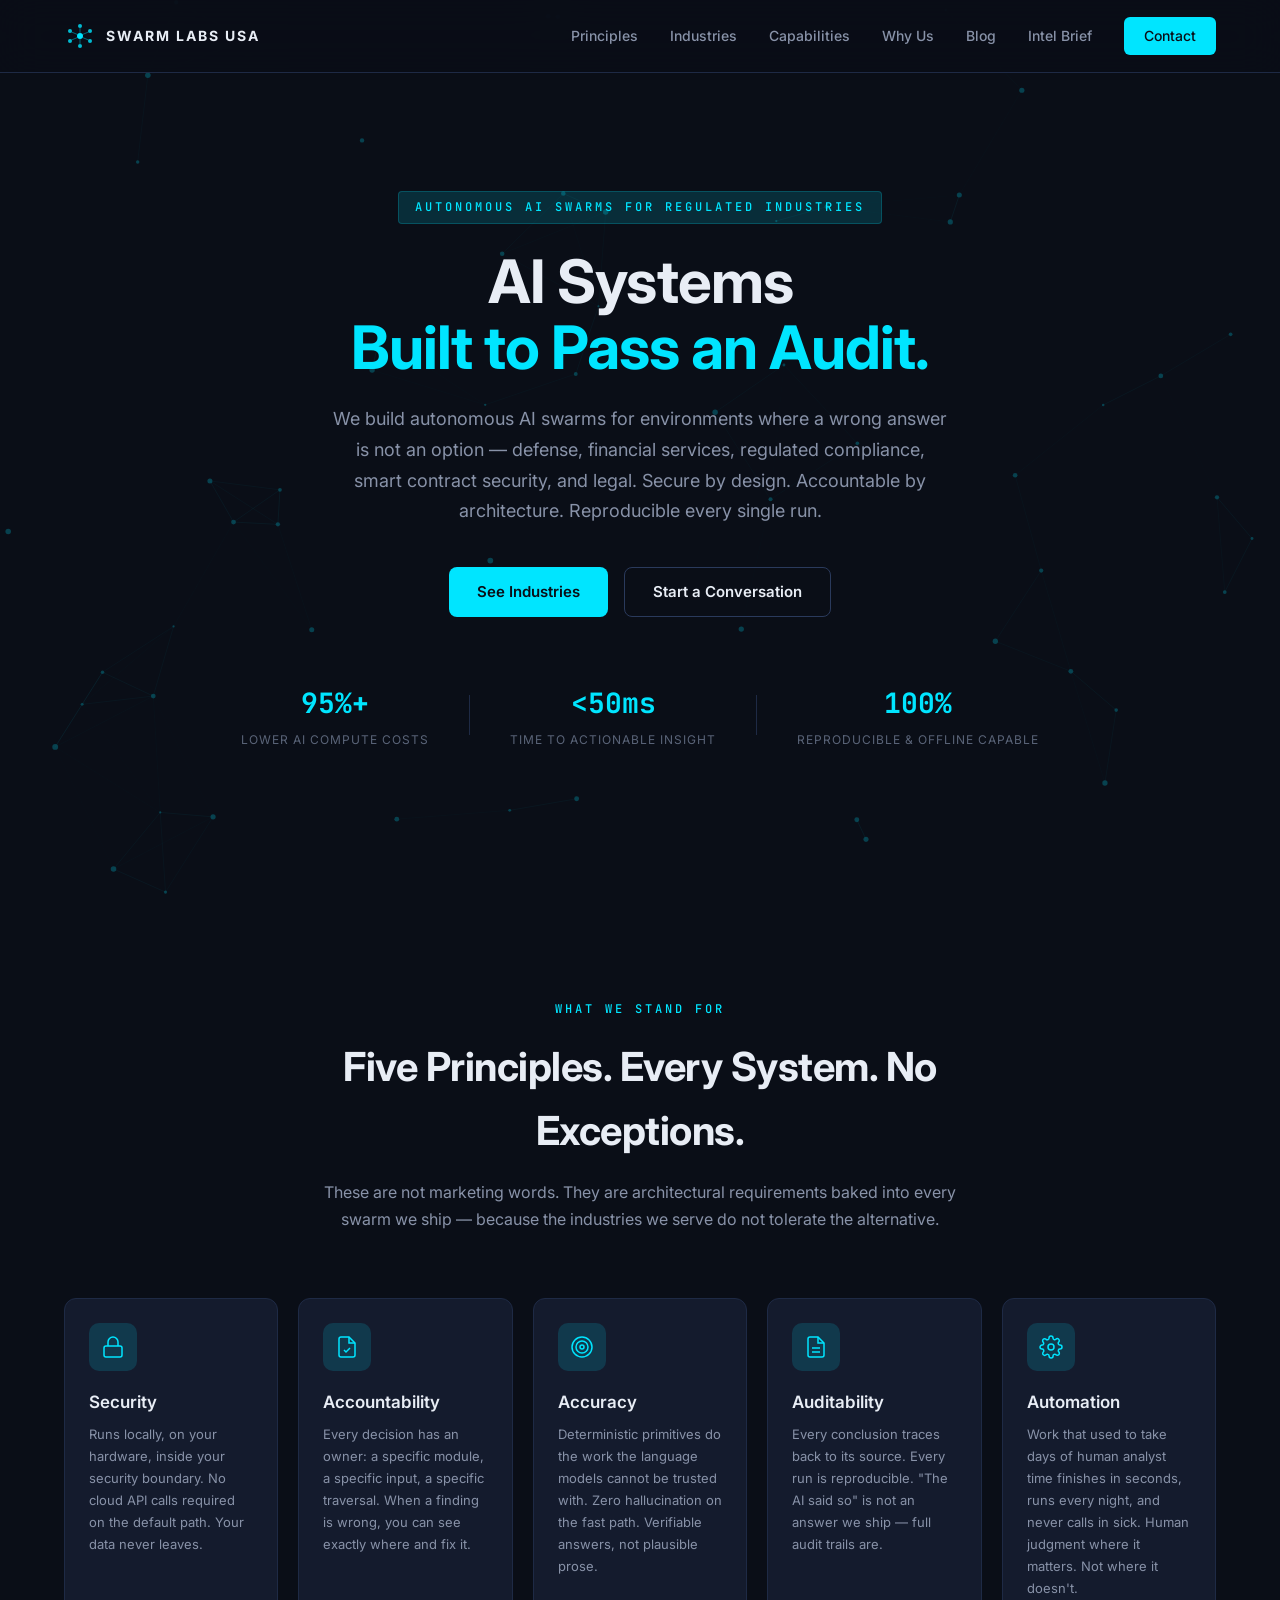
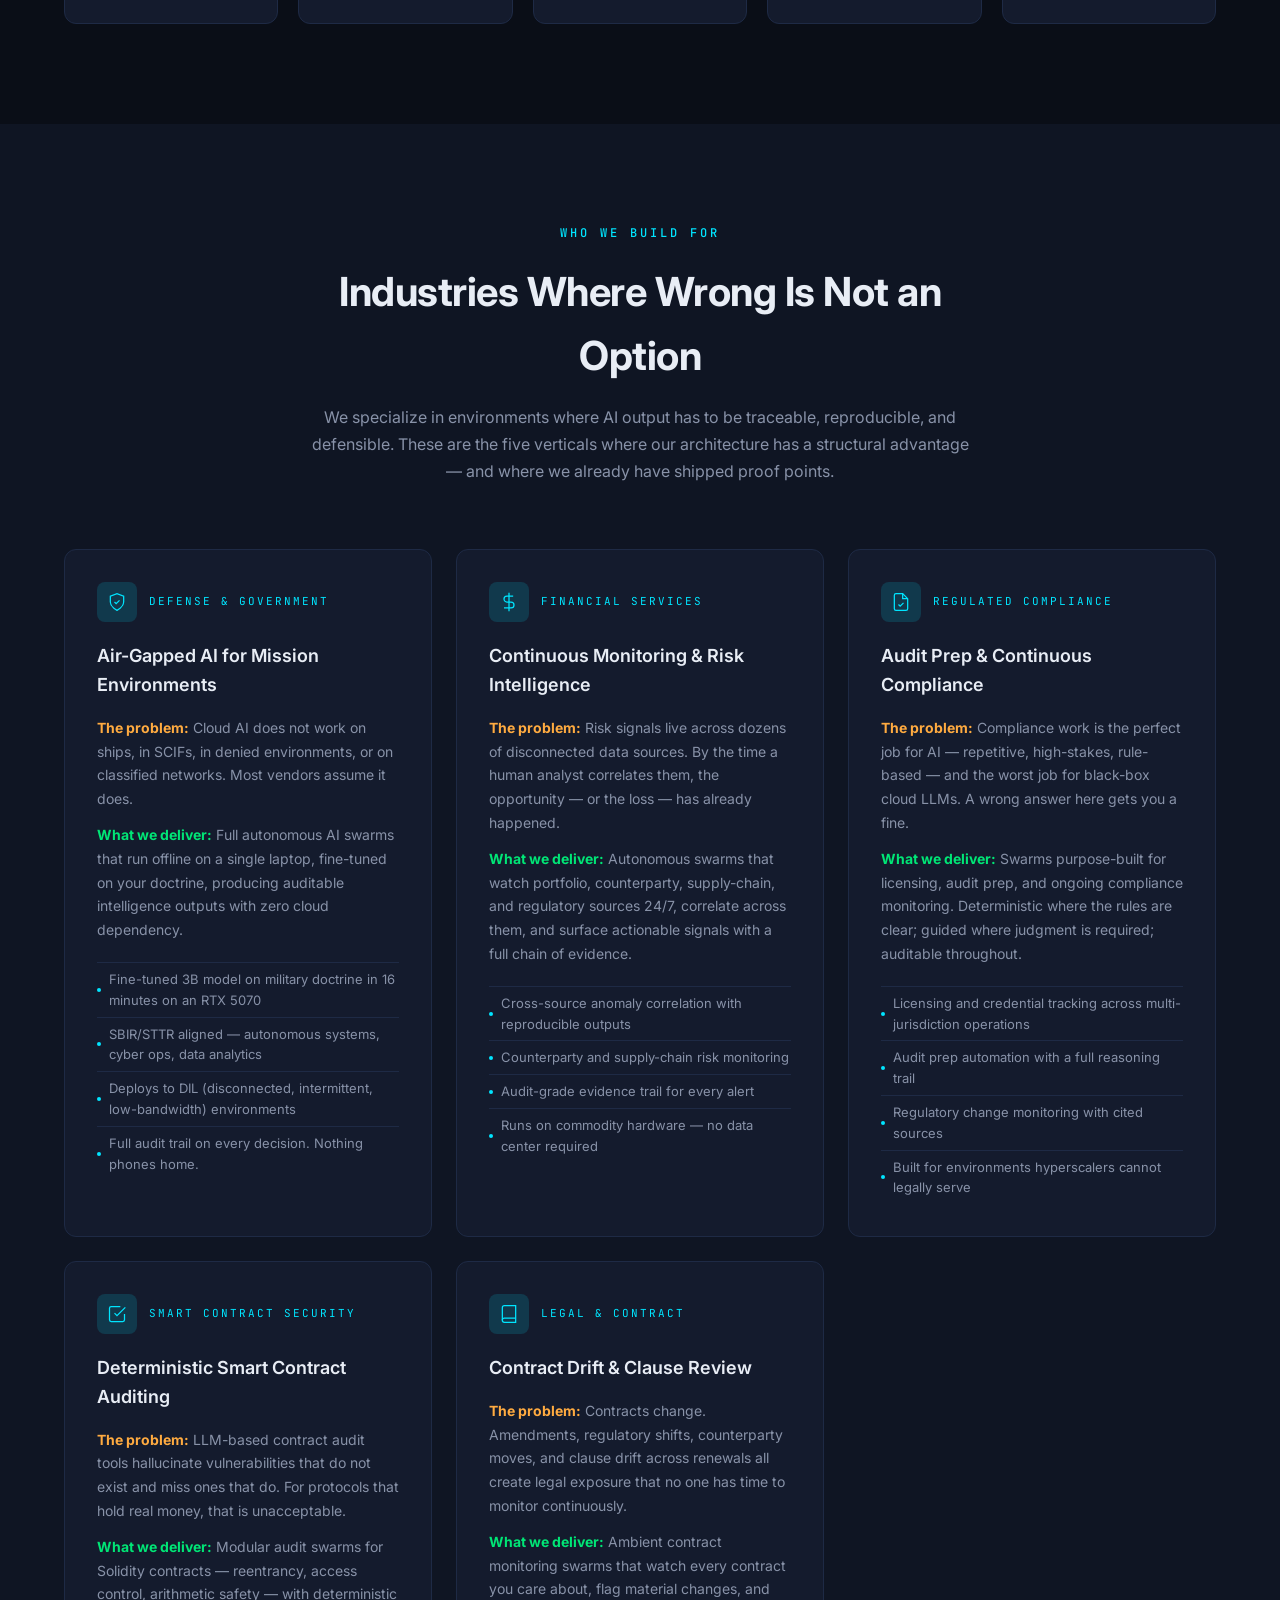
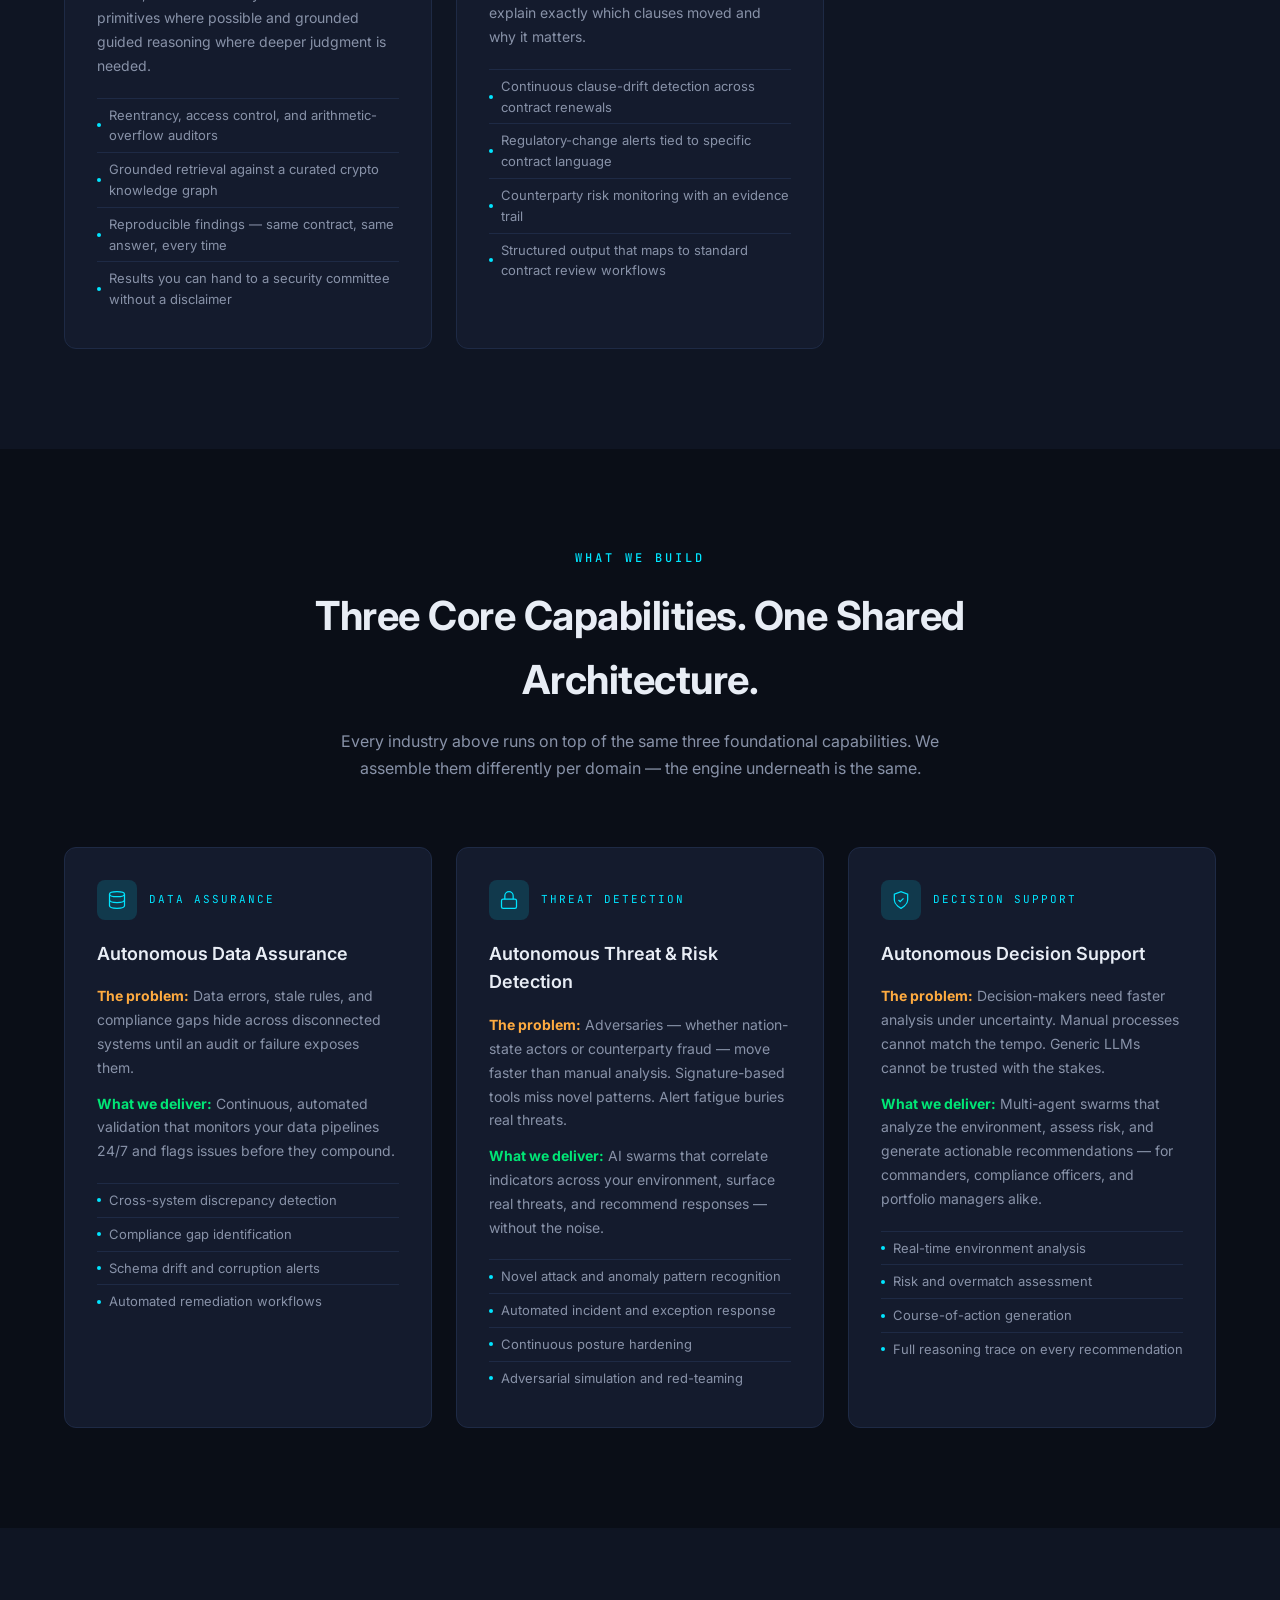
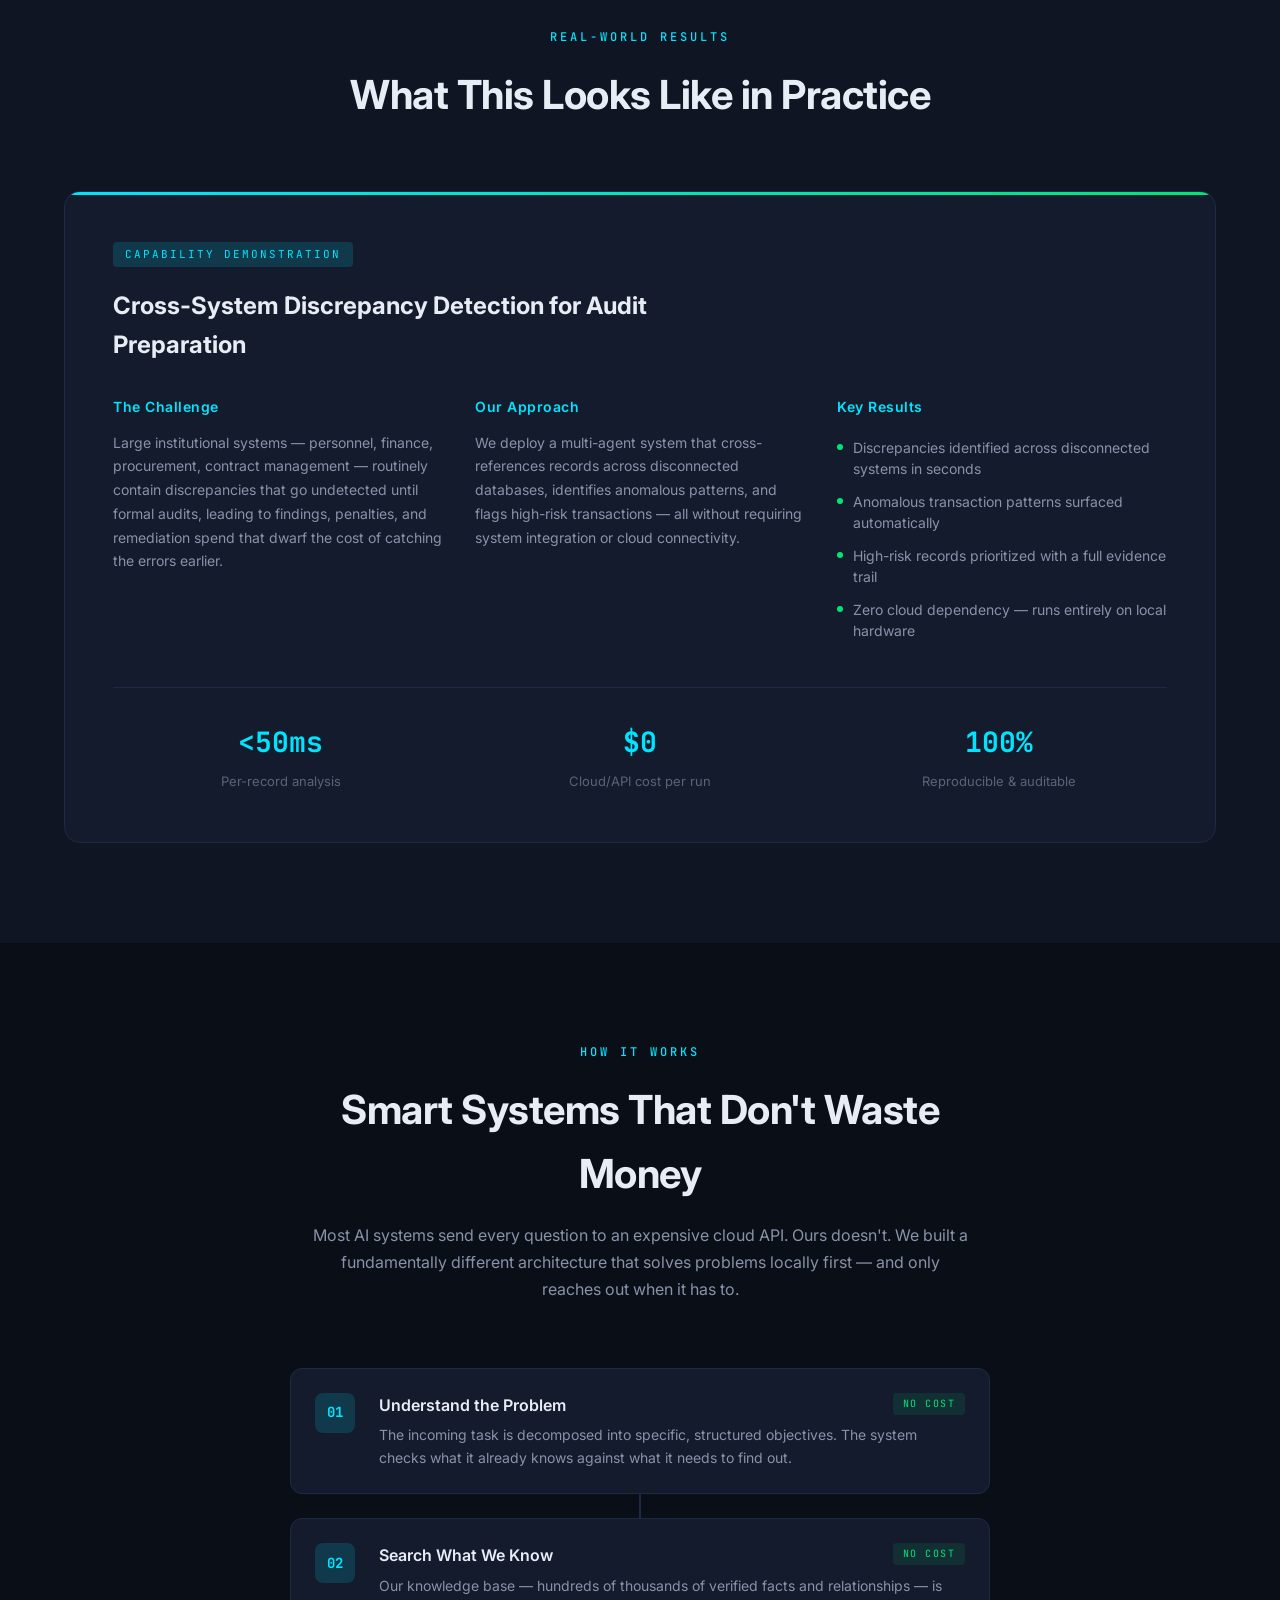
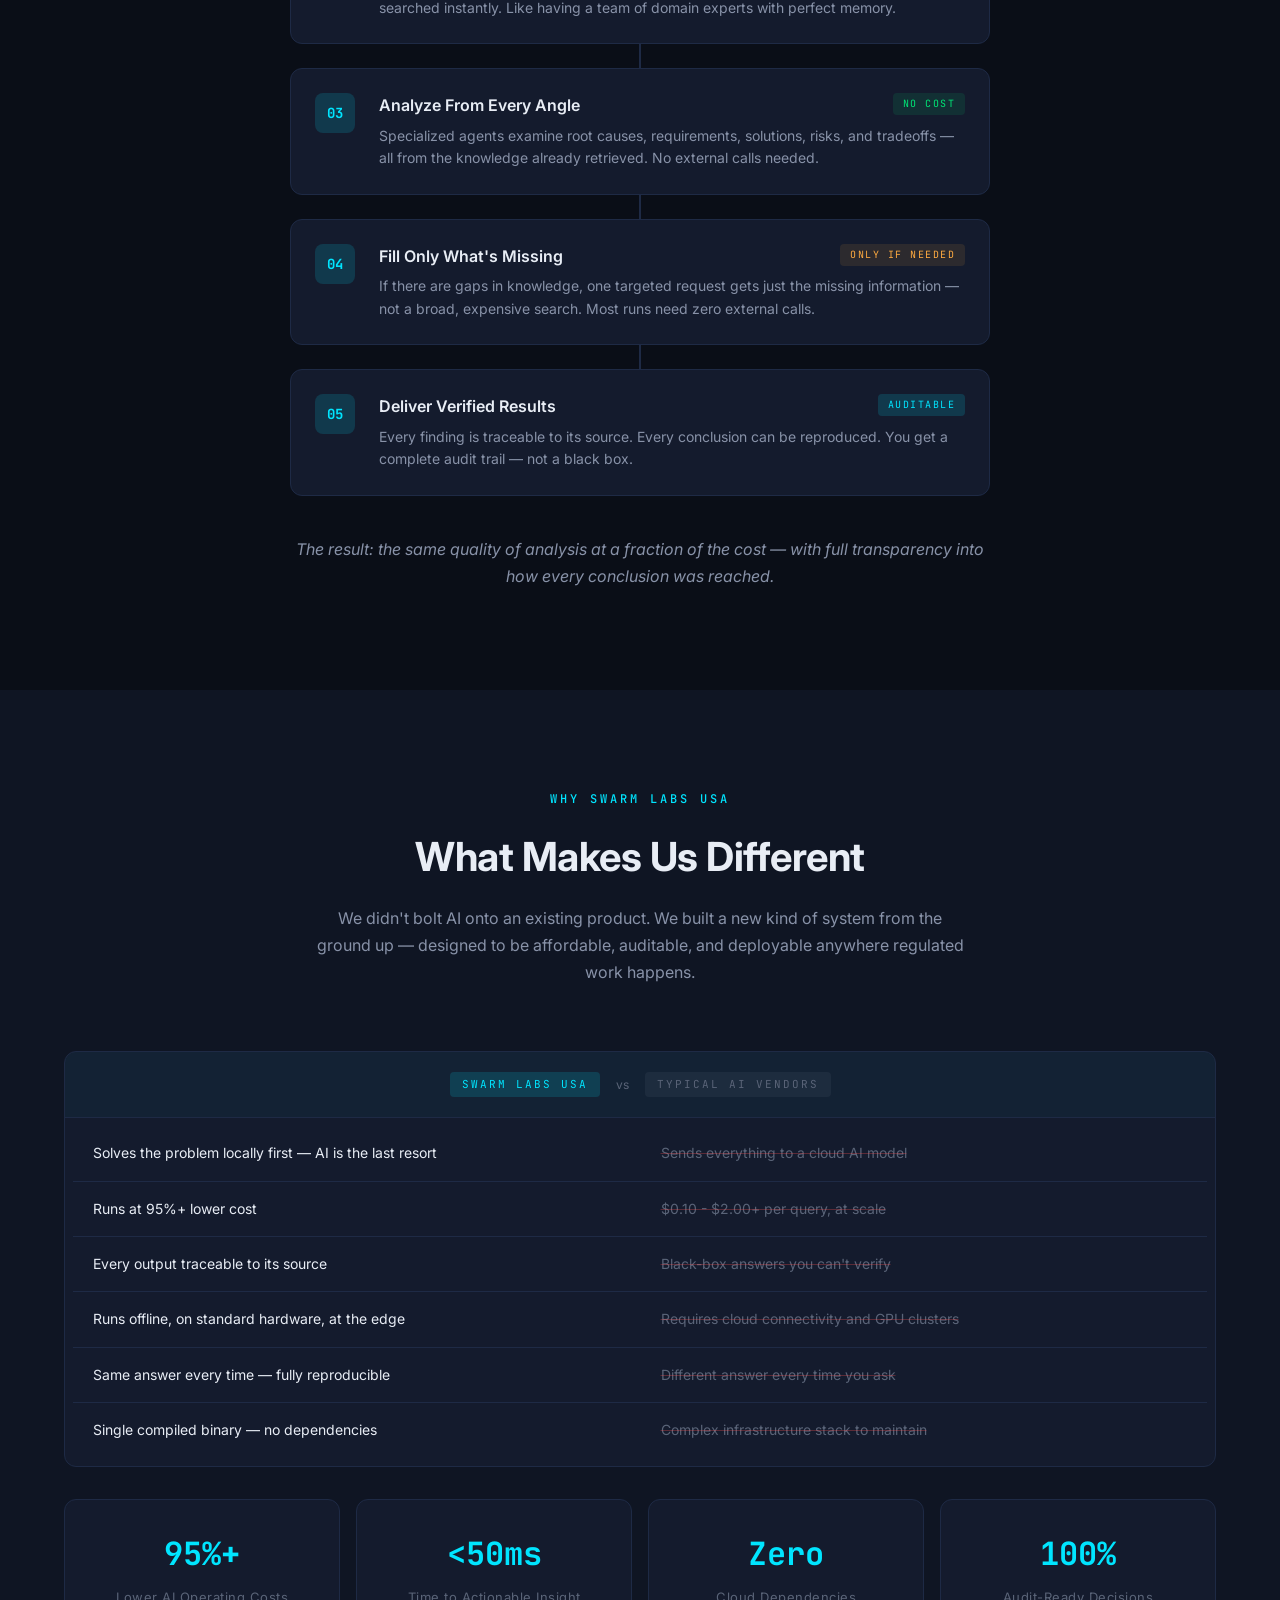
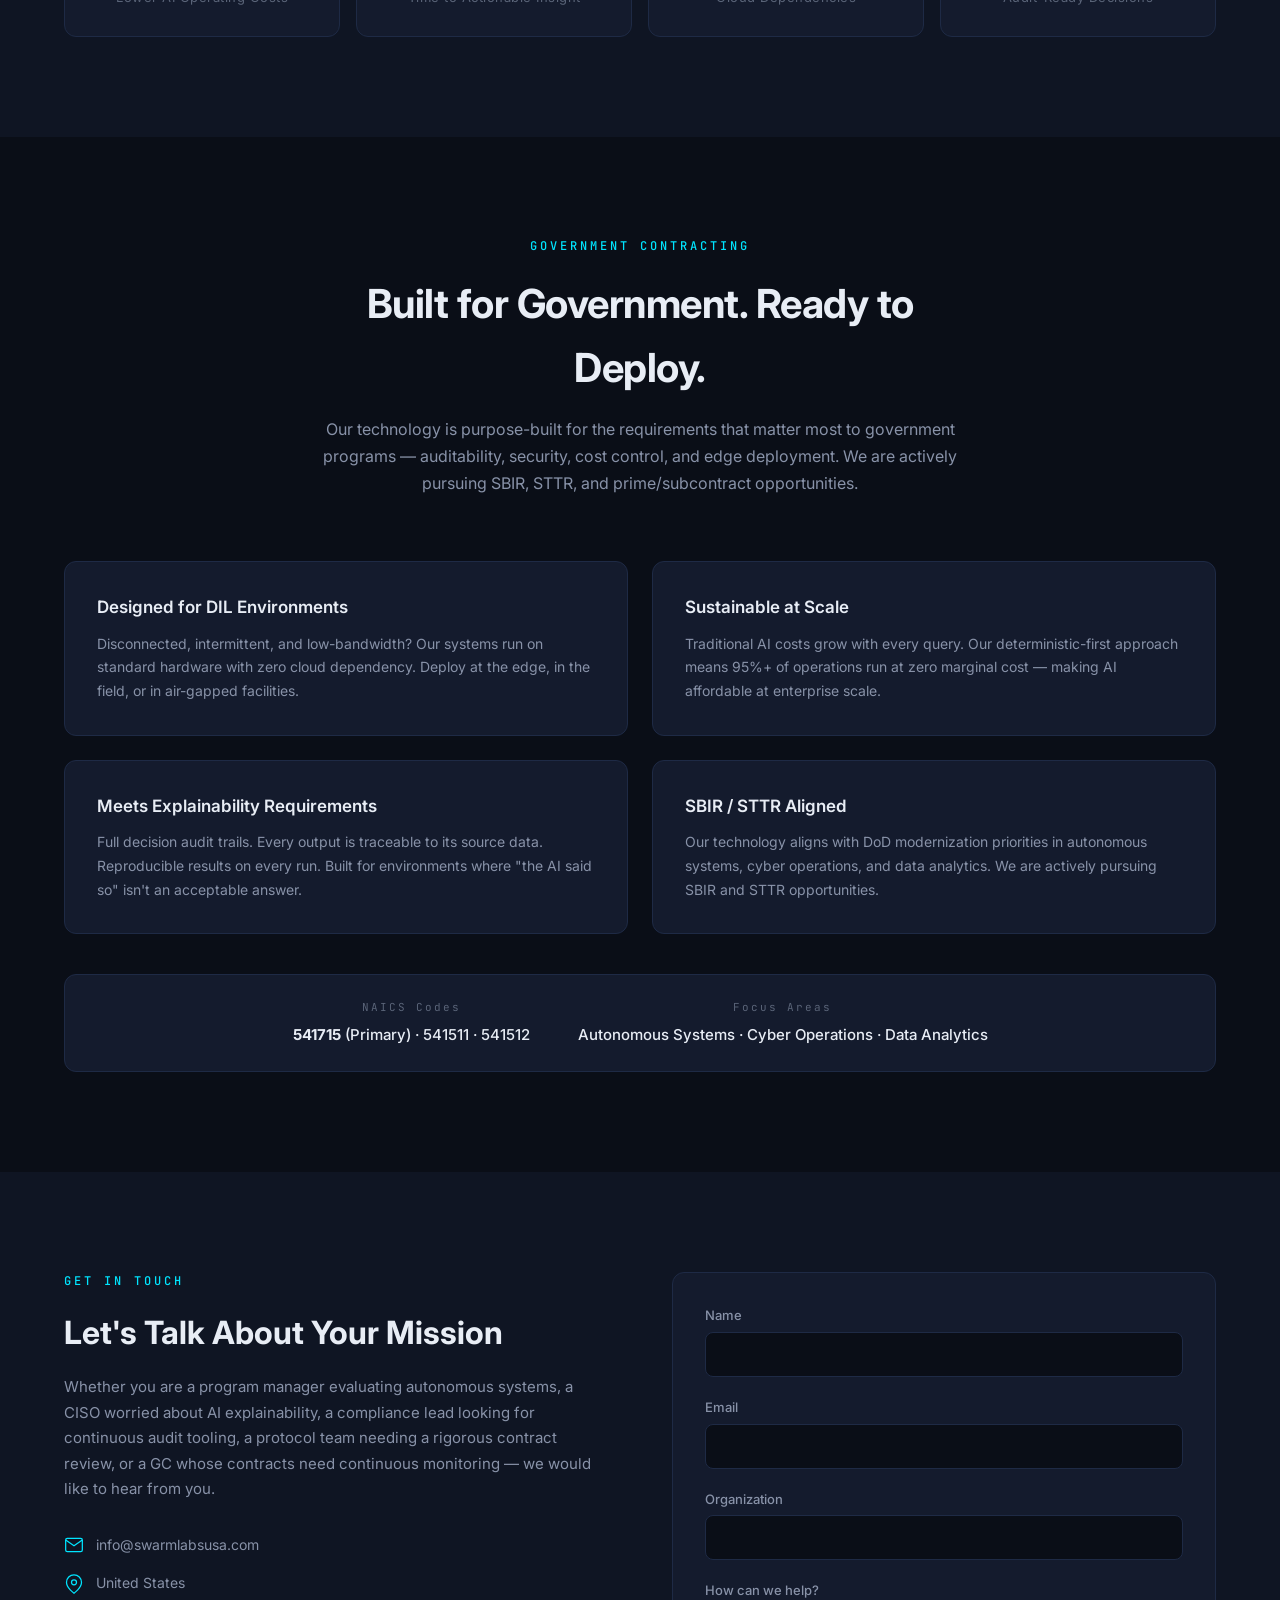
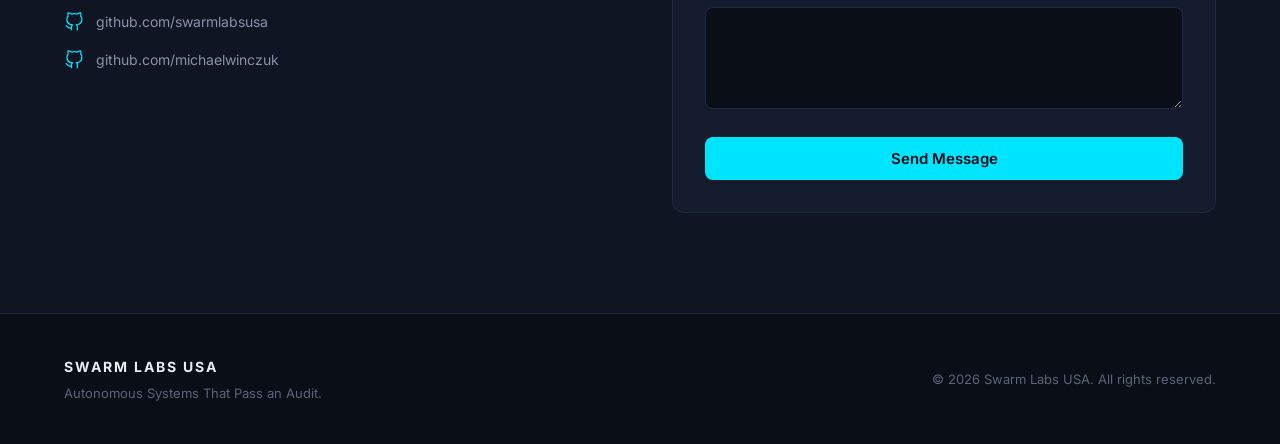
==== commit 15983126: "Add five industry landing pages and link from homepage cards New /industries/ directory with dedicat" ====
--- a/index.html
+++ b/index.html
@@ -303,7 +303,7 @@
             </div>
             <div class="solutions-grid">
 
-                <div class="solution-card">
+                <a href="/industries/defense-and-government.html" class="solution-card">
                     <div class="solution-header">
                         <div class="solution-icon">
                             <svg viewBox="0 0 24 24" fill="none" stroke="currentColor" stroke-width="1.5">
@@ -322,9 +322,9 @@
                         <li>Deploys to DIL (disconnected, intermittent, low-bandwidth) environments</li>
                         <li>Full audit trail on every decision. Nothing phones home.</li>
                     </ul>
-                </div>
-
-                <div class="solution-card">
+                </a>
+
+                <a href="/industries/financial-services.html" class="solution-card">
                     <div class="solution-header">
                         <div class="solution-icon">
                             <svg viewBox="0 0 24 24" fill="none" stroke="currentColor" stroke-width="1.5">
@@ -343,9 +343,9 @@
                         <li>Audit-grade evidence trail for every alert</li>
                         <li>Runs on commodity hardware — no data center required</li>
                     </ul>
-                </div>
-
-                <div class="solution-card">
+                </a>
+
+                <a href="/industries/regulated-compliance.html" class="solution-card">
                     <div class="solution-header">
                         <div class="solution-icon">
                             <svg viewBox="0 0 24 24" fill="none" stroke="currentColor" stroke-width="1.5">
@@ -365,9 +365,9 @@
                         <li>Regulatory change monitoring with cited sources</li>
                         <li>Built for environments hyperscalers cannot legally serve</li>
                     </ul>
-                </div>
-
-                <div class="solution-card">
+                </a>
+
+                <a href="/industries/smart-contract-security.html" class="solution-card">
                     <div class="solution-header">
                         <div class="solution-icon">
                             <svg viewBox="0 0 24 24" fill="none" stroke="currentColor" stroke-width="1.5">
@@ -386,9 +386,9 @@
                         <li>Reproducible findings — same contract, same answer, every time</li>
                         <li>Results you can hand to a security committee without a disclaimer</li>
                     </ul>
-                </div>
-
-                <div class="solution-card">
+                </a>
+
+                <a href="/industries/legal-and-contract.html" class="solution-card">
                     <div class="solution-header">
                         <div class="solution-icon">
                             <svg viewBox="0 0 24 24" fill="none" stroke="currentColor" stroke-width="1.5">
@@ -407,7 +407,7 @@
                         <li>Counterparty risk monitoring with an evidence trail</li>
                         <li>Structured output that maps to standard contract review workflows</li>
                     </ul>
-                </div>
+                </a>
 
             </div>
         </div>
--- a/styles.css
+++ b/styles.css
@@ -1127,6 +1127,20 @@
 }
 
 /* ========================================
+   Anchor override for clickable solution cards
+   ======================================== */
+
+a.solution-card {
+    text-decoration: none;
+    color: inherit;
+    display: block;
+}
+
+a.solution-card:hover {
+    text-decoration: none;
+}
+
+/* ========================================
    Pillar grid (5 principles — horizontal strip)
    ======================================== */
 
